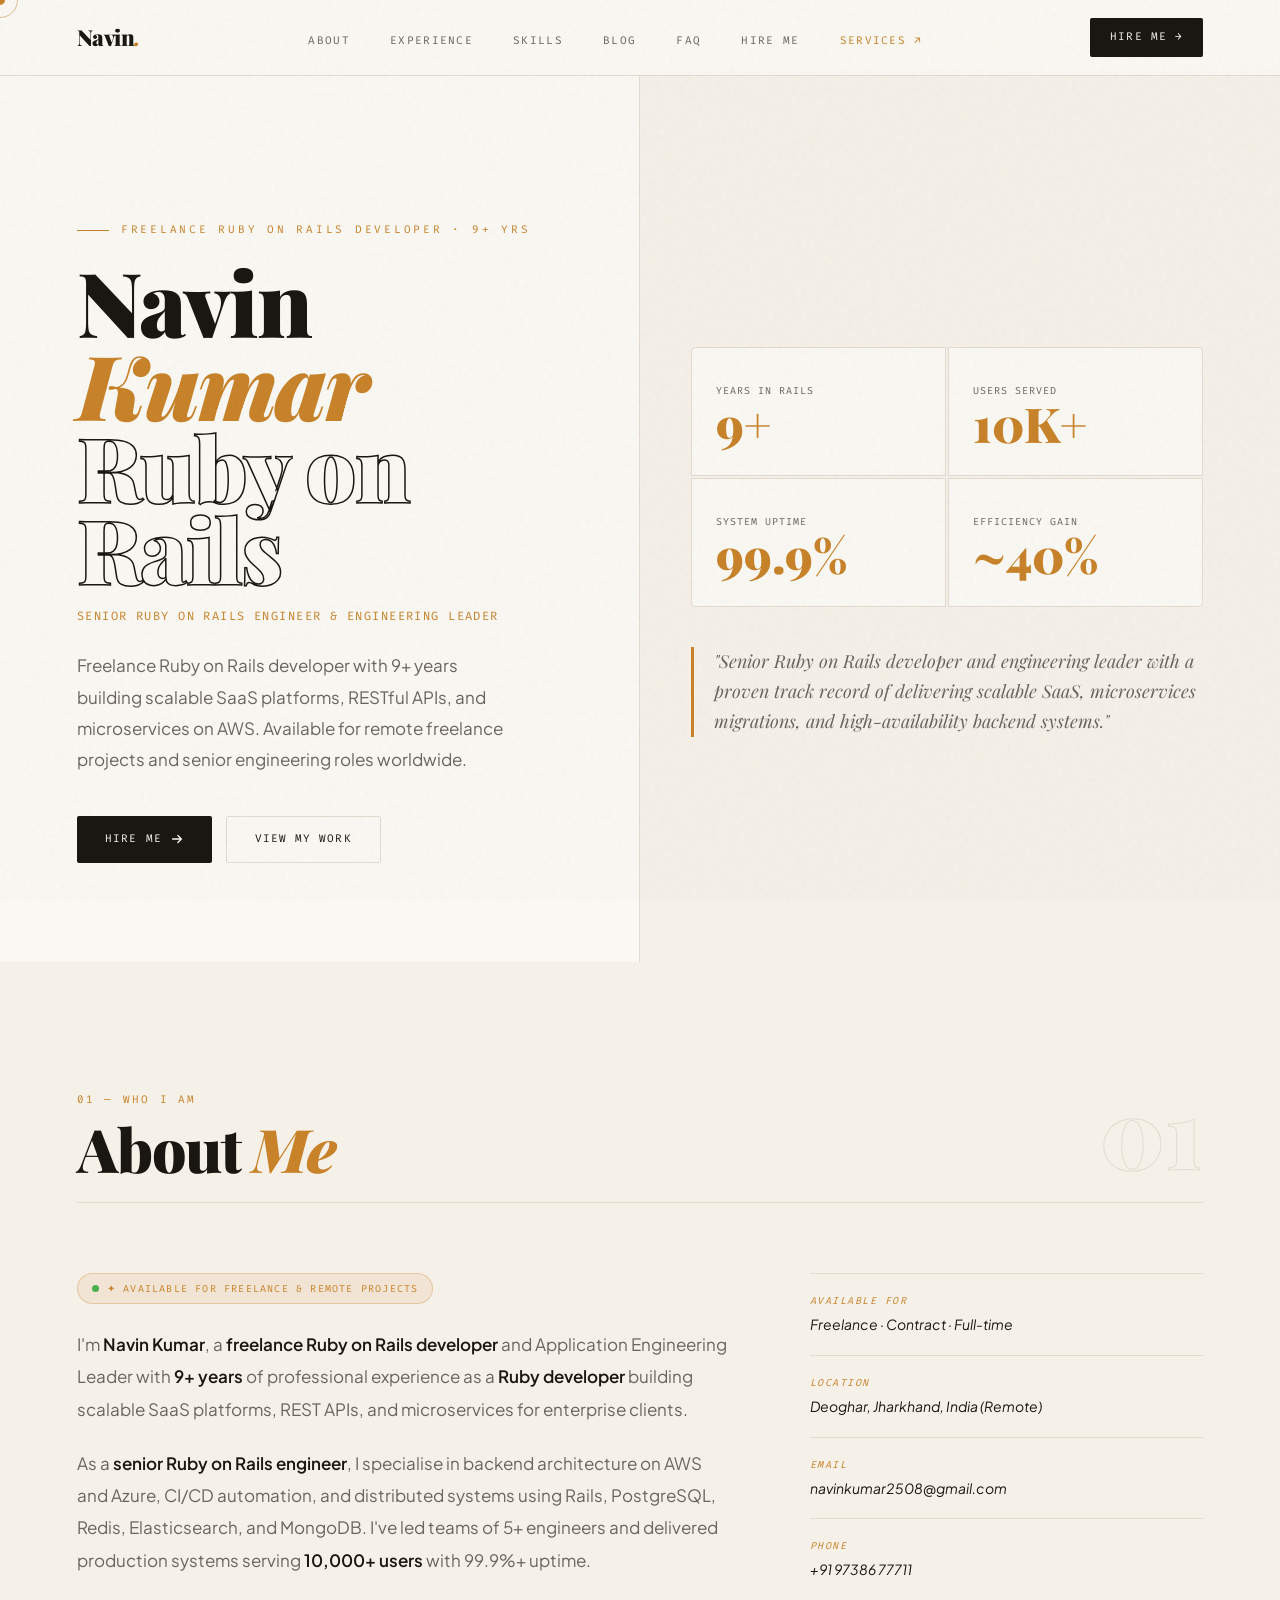
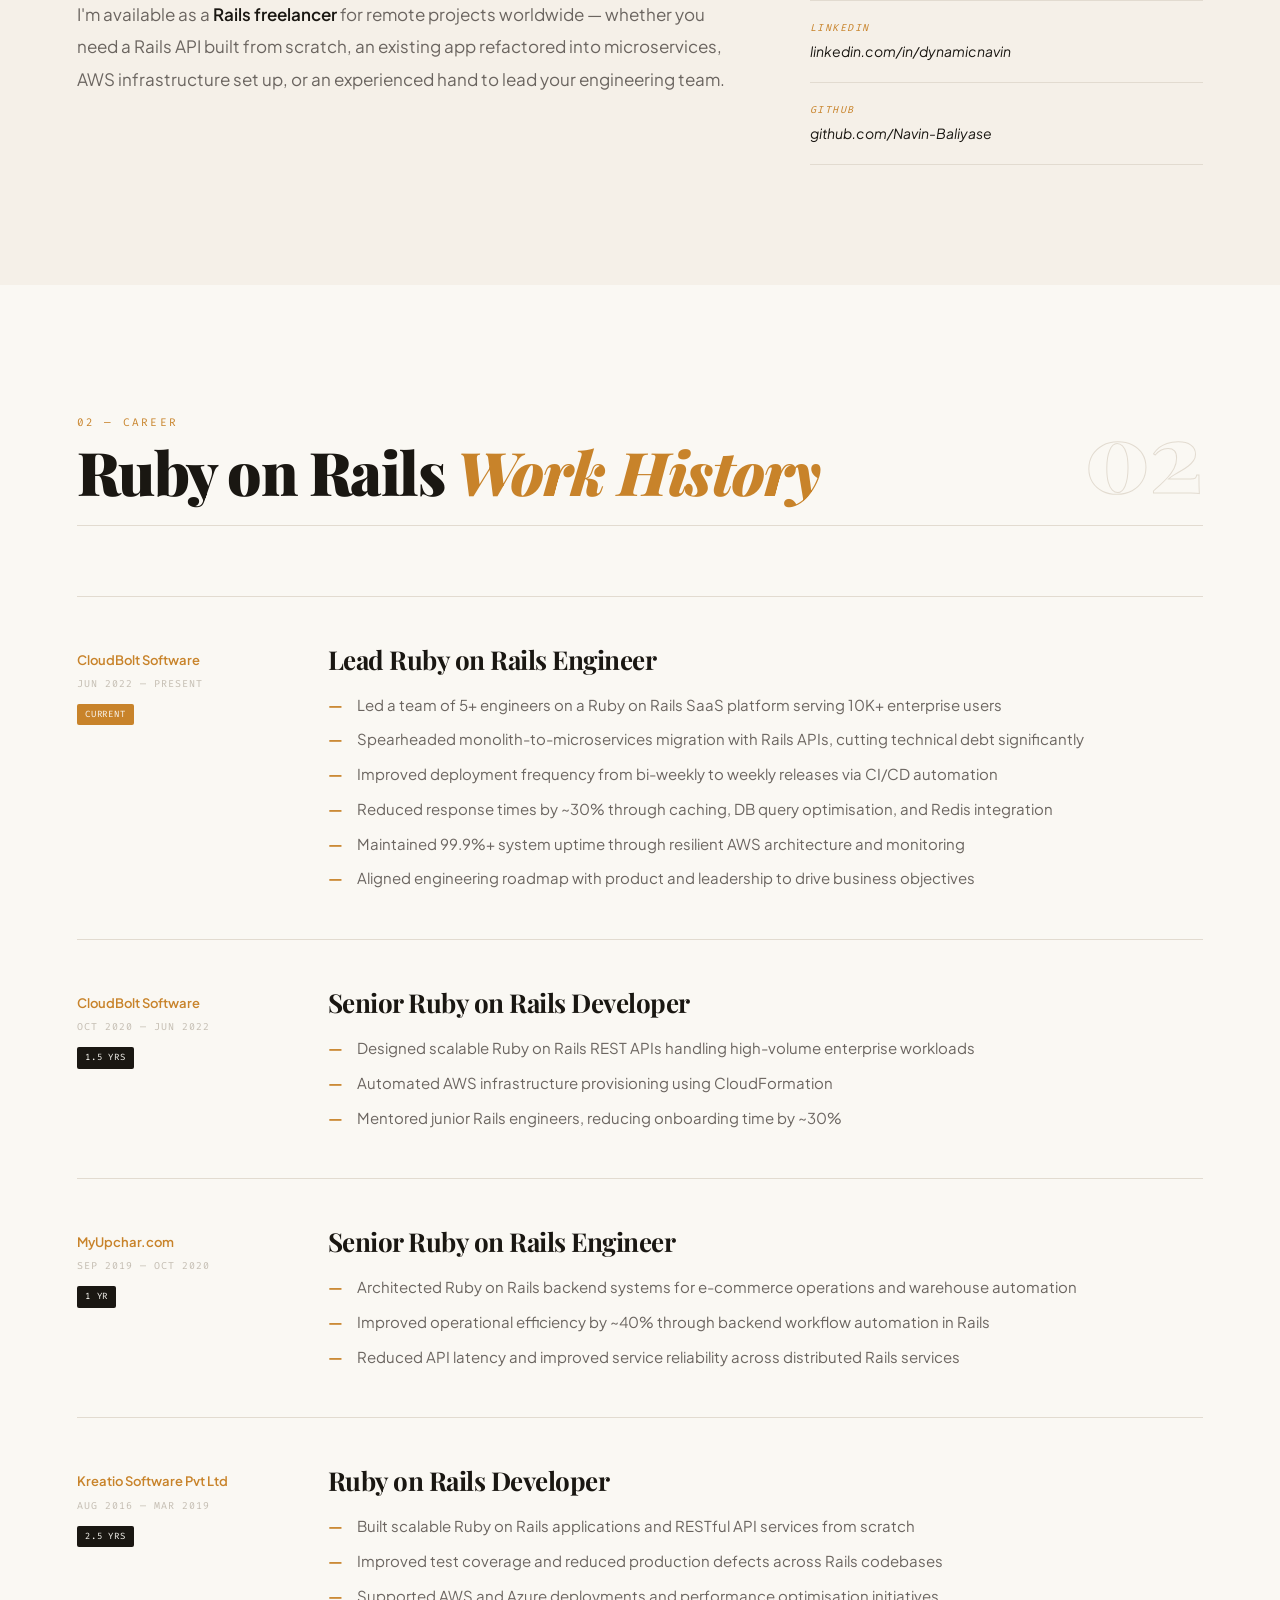
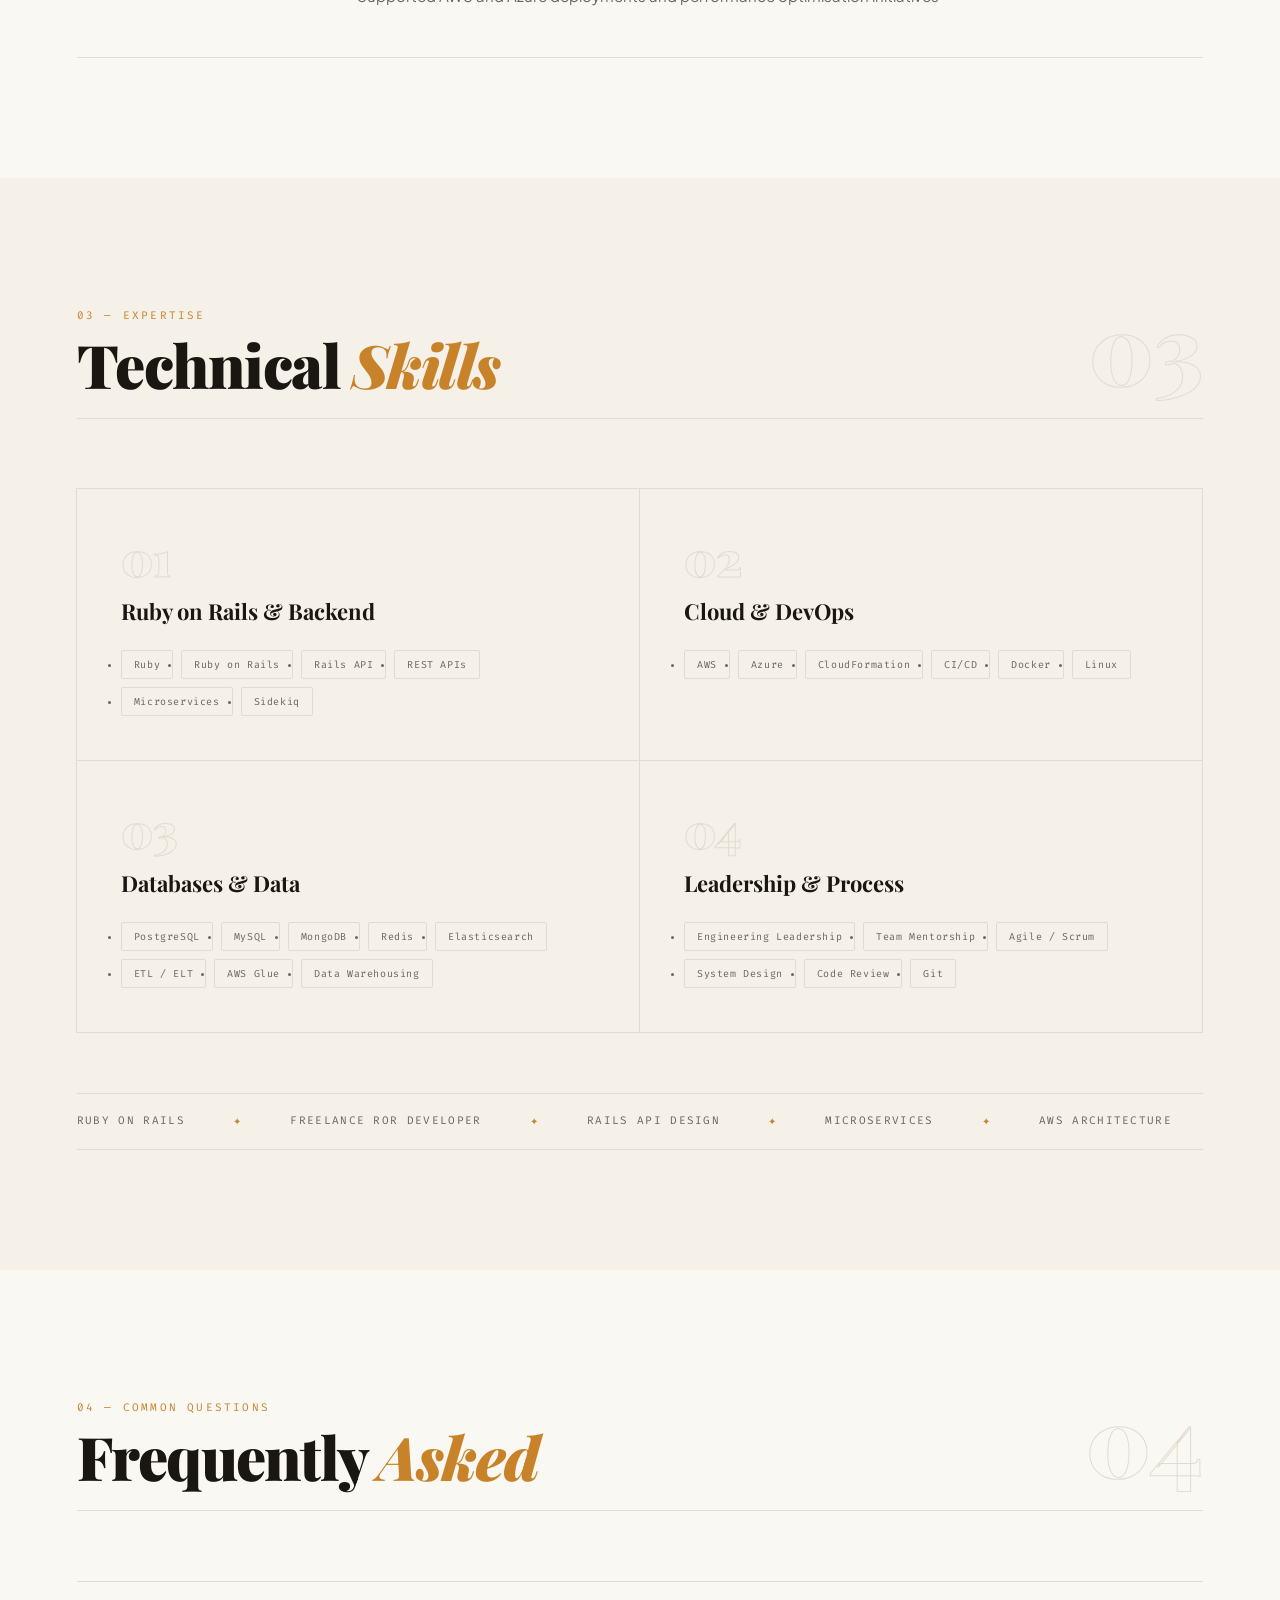
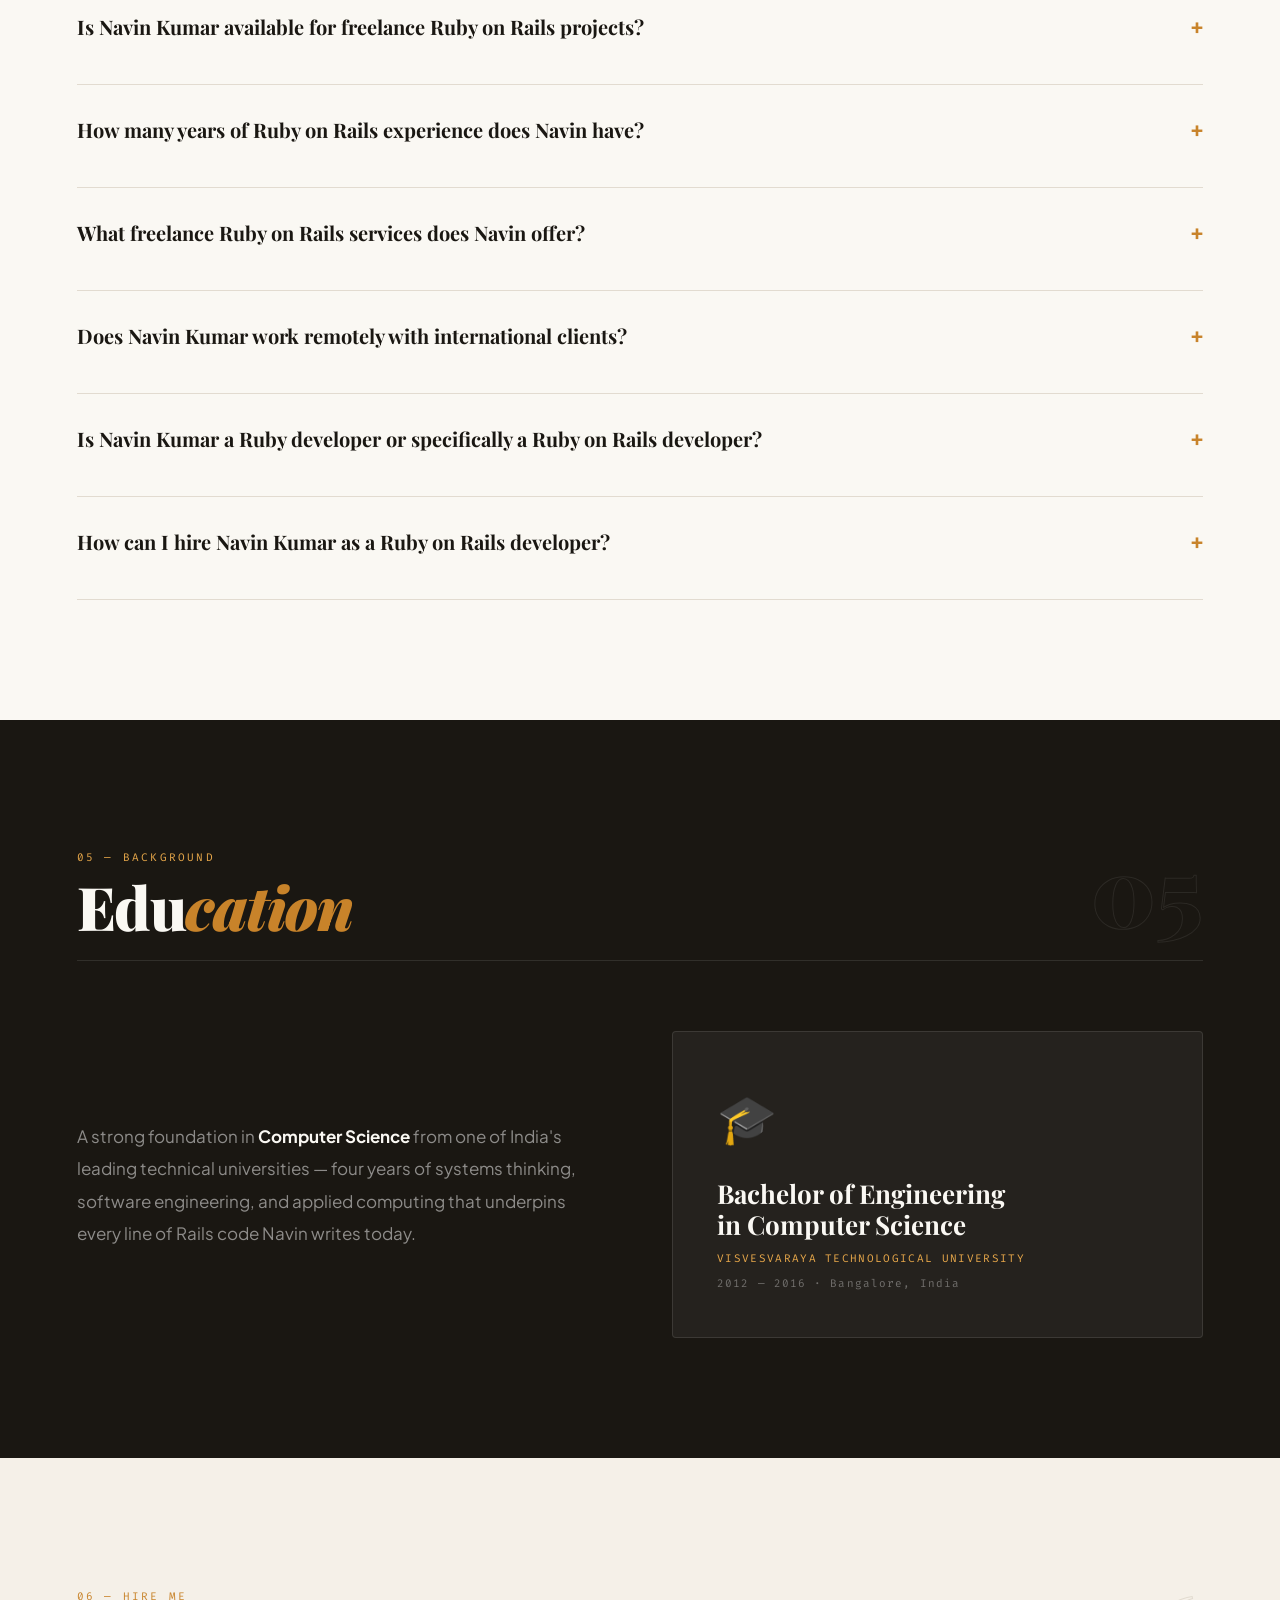
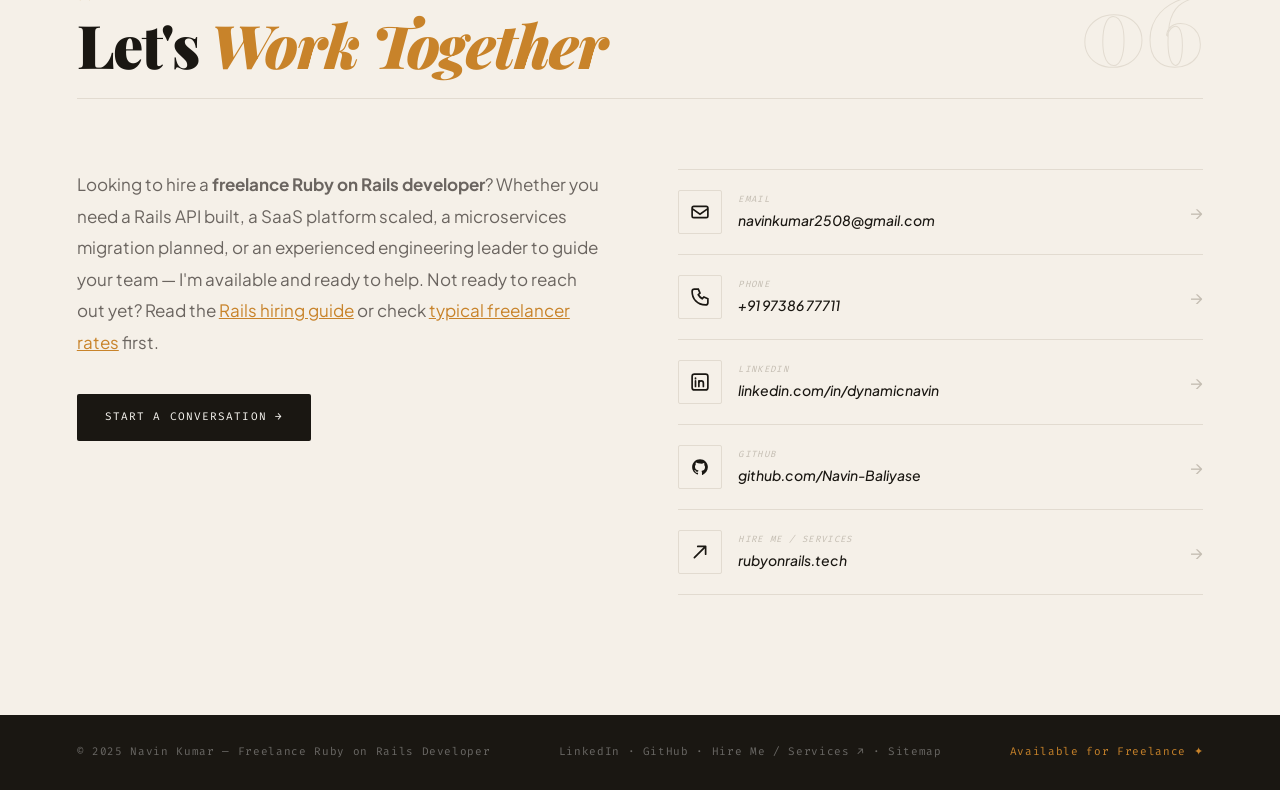
==== index.html @ 0f0fa9a9 "Add missing "Ruby developer" / "Rails freelancer" phrasing Audited visible body text against the tar" ====
<!DOCTYPE html>
<html lang="en-IN" prefix="og: https://ogp.me/ns#">
<head>
  <meta charset="UTF-8"/>
  <meta name="viewport" content="width=device-width, initial-scale=1.0"/>

  <!--
  ══════════════════════════════════════════════════════════════
   CORE SEO  — keyword-rich, intent-matched, SERP-optimised
   Target queries:
     • "ruby on rails developer"
     • "ruby on rails freelancer"
     • "hire ruby on rails developer india"
     • "freelance ruby on rails developer"
     • "senior ruby on rails engineer"
     • "navin kumar"
  ══════════════════════════════════════════════════════════════
  -->

  <!-- PRIMARY TITLE  — lead keyword | brand | secondary -->
  <title>Navin Kumar — Freelance Ruby on Rails Developer</title>

  <!-- META DESCRIPTION  — matches search intent, under 160 chars, CTA-driven -->
  <meta name="description" content="Hire Navin Kumar, a senior freelance Ruby on Rails developer with 9+ years building scalable SaaS, APIs, and microservices on AWS. India-based, works globally."/>

  <!-- KEYWORDS — long-tail + short-tail blend -->
  <meta name="keywords" content="Ruby on Rails developer, freelance Ruby on Rails, hire Ruby on Rails developer, RoR freelancer, senior Ruby on Rails engineer, Ruby on Rails India, backend developer for hire, Navin Kumar, Ruby on Rails consultant, microservices developer, AWS developer, SaaS developer, Rails API developer, freelance backend developer India, Ruby developer remote"/>

  <meta name="author"       content="Navin Kumar"/>
  <meta name="robots"       content="index, follow, max-snippet:-1, max-image-preview:large, max-video-preview:-1"/>
  <meta name="theme-color"  content="#faf8f3"/>
  <meta name="geo.region"   content="IN-JH"/>
  <meta name="geo.placename" content="Deoghar, Jharkhand, India"/>
  <meta name="rating"       content="general"/>
  <meta name="revisit-after" content="7 days"/>

  <!-- CANONICAL -->
  <link rel="canonical" href="https://rubyonrails.info/"/>

  <!--
  ══════════════════════════════════════════════════════════════
   OPEN GRAPH  — LinkedIn shares, WhatsApp previews
  ══════════════════════════════════════════════════════════════
  -->
  <meta property="og:type"             content="profile"/>
  <meta property="og:site_name"        content="Navin Kumar — Freelance Ruby on Rails Developer"/>
  <meta property="og:title"            content="Hire Navin Kumar — Freelance Ruby on Rails Developer &amp; Engineering Leader"/>
  <meta property="og:description"      content="9+ years building scalable SaaS on Ruby on Rails. Expert in microservices, AWS, Azure, PostgreSQL &amp; CI/CD. Available for freelance &amp; senior engineering roles globally."/>
  <meta property="og:url"              content="https://rubyonrails.info/"/>
  <meta property="og:image"            content="https://rubyonrails.info/og-image.png"/>
  <meta property="og:image:secure_url" content="https://rubyonrails.info/og-image.png"/>
  <meta property="og:image:type"       content="image/png"/>
  <meta property="og:image:width"      content="1200"/>
  <meta property="og:image:height"     content="630"/>
  <meta property="og:image:alt"        content="Navin Kumar — Freelance Ruby on Rails Developer"/>
  <meta property="og:locale"           content="en_IN"/>
  <meta property="og:locale:alternate" content="en_US"/>
  <meta property="og:locale:alternate" content="en_GB"/>
  <meta property="profile:first_name"  content="Navin"/>
  <meta property="profile:last_name"   content="Kumar"/>
  <meta property="profile:username"    content="dynamicnavin"/>

  <!--
  ══════════════════════════════════════════════════════════════
   TWITTER / X CARD
  ══════════════════════════════════════════════════════════════
  -->
  <meta name="twitter:card"        content="summary_large_image"/>
  <meta name="twitter:title"       content="Hire Navin Kumar — Freelance Ruby on Rails Developer"/>
  <meta name="twitter:description" content="Senior Ruby on Rails developer &amp; engineering leader. 9+ yrs · SaaS · Microservices · AWS · Available for freelance &amp; remote projects."/>
  <meta name="twitter:image"       content="https://rubyonrails.info/og-image.png"/>
  <meta name="twitter:image:alt"   content="Navin Kumar Ruby on Rails Developer"/>
  <meta name="twitter:creator"     content="@dynamicnavin"/>
  <meta name="twitter:site"        content="@dynamicnavin"/>

  <!--
  ══════════════════════════════════════════════════════════════
   JSON-LD STRUCTURED DATA
   • Person (with freelance offer + knowsAbout keywords)
   • ProfilePage
   • BreadcrumbList
   • FAQPage  ← generates rich results in Google SERP
   • ItemList (work history)
  ══════════════════════════════════════════════════════════════
  -->
  <script type="application/ld+json">
  {
    "@context": "https://schema.org",
    "@graph": [

      {
        "@type": "Person",
        "@id": "https://rubyonrails.info/#person",
        "name": "Navin Kumar",
        "givenName": "Navin",
        "familyName": "Kumar",
        "jobTitle": "Freelance Ruby on Rails Developer &amp; Engineering Leader",
        "description": "Senior Ruby on Rails developer and Engineering Leader with 9+ years building scalable SaaS platforms. Available as a freelancer for Ruby on Rails projects, microservices architecture, AWS integrations, and backend engineering.",
        "url": "https://rubyonrails.info/",
        "email": "mailto:navinkumar2508@gmail.com",
        "telephone": "+919738677711",
        "image": "https://rubyonrails.info/og-image.png",
        "address": {
          "@type": "PostalAddress",
          "addressLocality": "Deoghar",
          "addressRegion": "Jharkhand",
          "addressCountry": "IN",
          "postalCode": "814112"
        },
        "sameAs": [
          "https://linkedin.com/in/dynamicnavin",
          "https://github.com/Navin-Baliyase",
          "https://rubyonrails.tech/"
        ],
        "knowsAbout": [
          "Ruby on Rails",
          "Ruby",
          "Freelance Ruby on Rails Development",
          "Ruby on Rails API Development",
          "Microservices Architecture",
          "Amazon Web Services",
          "Microsoft Azure",
          "AWS CloudFormation",
          "CI/CD Pipeline Automation",
          "DevOps",
          "PostgreSQL",
          "MySQL",
          "MongoDB",
          "Redis",
          "Elasticsearch",
          "ETL Data Pipelines",
          "Data Warehousing",
          "AWS Glue",
          "RESTful API Design",
          "SaaS Platform Development",
          "Engineering Leadership",
          "System Architecture",
          "Agile Scrum",
          "Git"
        ],
        "hasOccupation": [
          {
            "@type": "Occupation",
            "name": "Ruby on Rails Developer",
            "description": "Freelance and senior Ruby on Rails developer specialising in scalable backend APIs, SaaS platforms, and microservices.",
            "occupationLocation": {
              "@type": "Country",
              "name": "India"
            },
            "skills": "Ruby on Rails, PostgreSQL, Redis, AWS, Microservices, REST APIs, CI/CD",
            "estimatedSalary": {
              "@type": "MonetaryAmountDistribution",
              "currency": "USD",
              "duration": "P1H",
              "percentile10": 50,
              "median": 80,
              "percentile90": 120
            }
          },
          {
            "@type": "Occupation",
            "name": "Engineering Leader",
            "description": "Lead Software Engineer managing distributed teams delivering enterprise SaaS for 10K+ users.",
            "occupationLocation": { "@type": "Country", "name": "India" }
          }
        ],
        "makesOffer": {
          "@type": "Offer",
          "name": "Freelance Ruby on Rails Development",
          "description": "Available for freelance Ruby on Rails projects: API development, SaaS platforms, microservices migration, AWS integrations, performance optimisation, and code reviews.",
          "seller": { "@id": "https://rubyonrails.info/#person" },
          "areaServed": "Worldwide",
          "availableChannel": {
            "@type": "ServiceChannel",
            "serviceUrl": "https://rubyonrails.info/#contact",
            "servicePhone": "+919738677711",
            "serviceEmail": "navinkumar2508@gmail.com"
          }
        },
        "alumniOf": {
          "@type": "CollegeOrUniversity",
          "name": "Visvesvaraya Technological University",
          "address": {
            "@type": "PostalAddress",
            "addressLocality": "Bangalore",
            "addressCountry": "IN"
          }
        },
        "worksFor": {
          "@type": "Organization",
          "name": "CloudBolt Software",
          "url": "https://www.cloudbolt.io"
        }
      },

      {
        "@type": "ProfilePage",
        "@id": "https://rubyonrails.info/#page",
        "name": "Navin Kumar — Freelance Ruby on Rails Developer &amp; Engineering Leader",
        "description": "Portfolio of Navin Kumar, a senior freelance Ruby on Rails developer with 9+ years experience in SaaS, microservices, AWS, and backend engineering.",
        "url": "https://rubyonrails.info/",
        "inLanguage": "en-IN",
        "mainEntity": { "@id": "https://rubyonrails.info/#person" },
        "datePublished": "2025-01-01",
        "dateModified": "2026-03-28",
        "breadcrumb": { "@id": "https://rubyonrails.info/#breadcrumb" }
      },

      {
        "@type": "BreadcrumbList",
        "@id": "https://rubyonrails.info/#breadcrumb",
        "itemListElement": [
          { "@type": "ListItem", "position": 1, "name": "Home",        "item": "https://rubyonrails.info/" },
          { "@type": "ListItem", "position": 2, "name": "About",       "item": "https://rubyonrails.info/#about" },
          { "@type": "ListItem", "position": 3, "name": "Experience",  "item": "https://rubyonrails.info/#experience" },
          { "@type": "ListItem", "position": 4, "name": "Skills",      "item": "https://rubyonrails.info/#skills" },
          { "@type": "ListItem", "position": 5, "name": "Education",   "item": "https://rubyonrails.info/#education" },
          { "@type": "ListItem", "position": 6, "name": "Hire Me",     "item": "https://rubyonrails.info/#contact" }
        ]
      },

      {
        "@type": "FAQPage",
        "@id": "https://rubyonrails.info/#faq",
        "mainEntity": [
          {
            "@type": "Question",
            "name": "Is Navin Kumar available for freelance Ruby on Rails projects?",
            "acceptedAnswer": {
              "@type": "Answer",
              "text": "Yes. Navin Kumar is available for freelance Ruby on Rails development projects worldwide. He specialises in Rails API development, SaaS platform building, microservices architecture, and AWS-backed backend systems."
            }
          },
          {
            "@type": "Question",
            "name": "How many years of Ruby on Rails experience does Navin Kumar have?",
            "acceptedAnswer": {
              "@type": "Answer",
              "text": "Navin Kumar has 9+ years of professional Ruby on Rails experience, having worked on enterprise SaaS platforms serving 10,000+ users, building RESTful APIs, and leading engineering teams at companies like CloudBolt Software."
            }
          },
          {
            "@type": "Question",
            "name": "What services does Navin Kumar offer as a freelance Ruby on Rails developer?",
            "acceptedAnswer": {
              "@type": "Answer",
              "text": "Navin offers freelance services including: Ruby on Rails API development, SaaS platform engineering, monolith-to-microservices migration, AWS infrastructure setup (CloudFormation, Glue), PostgreSQL/Redis/Elasticsearch optimisation, CI/CD pipeline setup, code review, and technical leadership consulting."
            }
          },
          {
            "@type": "Question",
            "name": "Does Navin Kumar work remotely with international clients?",
            "acceptedAnswer": {
              "@type": "Answer",
              "text": "Yes. Navin is based in India and works remotely with clients globally. He has collaborated with international product and engineering teams throughout his 9+ year career."
            }
          },
          {
            "@type": "Question",
            "name": "Is Navin Kumar a Ruby developer or specifically a Ruby on Rails developer?",
            "acceptedAnswer": {
              "@type": "Answer",
              "text": "Both. Ruby on Rails is a framework built on the Ruby language, so day-to-day work as a Rails developer is also Ruby developer work — ActiveRecord, background jobs, and gem-level code all sit on top of core Ruby. Navin writes plain Ruby (scripts, gems, backend services) as comfortably as Rails-specific code, and takes on either kind of engagement."
            }
          },
          {
            "@type": "Question",
            "name": "How can I hire Navin Kumar as a Ruby on Rails developer?",
            "acceptedAnswer": {
              "@type": "Answer",
              "text": "You can contact Navin directly by email at navinkumar2508@gmail.com, by phone at +91 97386 77711, or via LinkedIn at linkedin.com/in/dynamicnavin. He is open to freelance projects, contract roles, and senior full-time engineering positions."
            }
          }
        ]
      },

      {
        "@type": "ItemList",
        "@id": "https://rubyonrails.info/#workhistory",
        "name": "Navin Kumar — Ruby on Rails Work History",
        "itemListElement": [
          {
            "@type": "ListItem", "position": 1,
            "item": {
              "@type": "WorkExperience",
              "name": "Lead Software Engineer (Ruby on Rails) — CloudBolt Software",
              "description": "Led 5+ engineers on enterprise SaaS for 10K+ users. Drove monolith-to-microservices with Ruby on Rails, improved deployments from bi-weekly to weekly, cut response times ~30%, maintained 99.9%+ uptime.",
              "startDate": "2022-06",
              "worksFor": { "@type": "Organization", "name": "CloudBolt Software", "url": "https://www.cloudbolt.io" }
            }
          },
          {
            "@type": "ListItem", "position": 2,
            "item": {
              "@type": "WorkExperience",
              "name": "Senior Ruby on Rails Engineer — CloudBolt Software",
              "description": "Designed scalable REST APIs with Ruby on Rails, automated AWS CloudFormation infra, mentored engineers reducing onboarding by ~30%.",
              "startDate": "2020-10", "endDate": "2022-06",
              "worksFor": { "@type": "Organization", "name": "CloudBolt Software" }
            }
          },
          {
            "@type": "ListItem", "position": 3,
            "item": {
              "@type": "WorkExperience",
              "name": "Senior Software Development Engineer — MyUpchar.com",
              "description": "Architected Ruby on Rails backend systems for e-commerce and warehouse automation. Improved operational efficiency ~40%.",
              "startDate": "2019-09", "endDate": "2020-10",
              "worksFor": { "@type": "Organization", "name": "MyUpchar.com" }
            }
          },
          {
            "@type": "ListItem", "position": 4,
            "item": {
              "@type": "WorkExperience",
              "name": "Ruby on Rails Software Engineer — Kreatio Software",
              "description": "Built scalable Ruby on Rails applications and RESTful services, improved test coverage, supported AWS/Azure deployments.",
              "startDate": "2016-08", "endDate": "2019-03",
              "worksFor": { "@type": "Organization", "name": "Kreatio Software Pvt Ltd" }
            }
          }
        ]
      }

    ]
  }
  </script>

  <!-- Feeds -->
  <link rel="alternate" type="application/atom+xml"  title="Navin Kumar — Atom Feed" href="https://rubyonrails.info/feed.xml"/>
  <link rel="alternate" type="application/rss+xml"   title="Navin Kumar — RSS Feed"  href="https://rubyonrails.info/rss.xml"/>
  <link rel="alternate" type="application/feed+json" title="Navin Kumar — JSON Feed" href="https://rubyonrails.info/feed.json"/>

  <!-- Favicon & Manifest -->
  <link rel="icon"             type="image/svg+xml" href="/favicon.svg"/>
  <link rel="icon"             type="image/x-icon"  href="/favicon.ico"/>
  <link rel="apple-touch-icon"                      href="/apple-touch-icon.png" sizes="180x180"/>
  <link rel="manifest"                              href="/site.webmanifest"/>
  <link rel="sitemap"          type="application/xml" href="/sitemap.xml"/>

  <!-- Performance -->
  <link rel="preconnect" href="https://fonts.googleapis.com"/>
  <link rel="preconnect" href="https://fonts.gstatic.com" crossorigin/>
  <link href="https://fonts.googleapis.com/css2?family=Playfair+Display:ital,wght@0,400;0,700;0,900;1,400;1,700&family=Plus+Jakarta+Sans:wght@300;400;500;600;700&family=Fira+Code:wght@300;400;500&display=swap" rel="stylesheet"/>

  <style>
    *, *::before, *::after { box-sizing: border-box; margin: 0; padding: 0; }

    :root {
      --cream:   #f5f0e8;
      --paper:   #faf8f3;
      --ink:     #1a1712;
      --mid:     #6b6560;
      --light:   #c4bdb2;
      --amber:   #c8832a;
      --amber-l: #e8a84a;
      --border:  #e2dbd0;
      --serif: 'Playfair Display', Georgia, serif;
      --sans:  'Plus Jakarta Sans', sans-serif;
      --mono:  'Fira Code', monospace;
      --px:  clamp(20px, 6vw, 80px);
      --spy: clamp(64px, 10vw, 120px);
    }

    html { scroll-behavior: smooth; }

    body {
      background: var(--paper);
      color: var(--ink);
      font-family: var(--sans);
      font-size: 15px;
      line-height: 1.7;
      overflow-x: hidden;
      cursor: none;
    }

    body::before {
      content: ''; position: fixed; inset: 0; z-index: 9000;
      pointer-events: none;
      background-image: url("data:image/svg+xml,%3Csvg viewBox='0 0 256 256' xmlns='http://www.w3.org/2000/svg'%3E%3Cfilter id='n'%3E%3CfeTurbulence type='fractalNoise' baseFrequency='0.75' numOctaves='4' stitchTiles='stitch'/%3E%3C/filter%3E%3Crect width='100%25' height='100%25' filter='url(%23n)' opacity='0.055'/%3E%3C/svg%3E");
      mix-blend-mode: multiply;
    }

    .skip-link {
      position: absolute; top: -44px; left: 16px;
      background: var(--amber); color: var(--ink);
      padding: 8px 16px; border-radius: 0 0 4px 4px;
      font-family: var(--mono); font-size: 12px;
      text-decoration: none; z-index: 10000; transition: top .2s;
    }
    .skip-link:focus { top: 0; }

    /* cursor */
    .cursor      { position: fixed; width: 10px; height: 10px; background: var(--amber); border-radius: 50%; pointer-events: none; z-index: 9999; transform: translate(-50%,-50%); }
    .cursor-ring { position: fixed; width: 36px; height: 36px; border: 1.5px solid var(--amber); border-radius: 50%; pointer-events: none; z-index: 9998; transform: translate(-50%,-50%); opacity: .5; transition: width .2s, height .2s, opacity .2s; }

    /* ── NAV ── */
    .site-nav {
      position: fixed; top: 0; left: 0; right: 0; z-index: 500;
      background: rgba(250,248,243,.93); backdrop-filter: blur(14px);
      border-bottom: 1px solid var(--border);
    }
    .site-nav__inner {
      display: flex; align-items: center; justify-content: space-between;
      padding: 18px var(--px); max-width: 1440px; margin: 0 auto;
    }
    .logo { font-family: var(--serif); font-size: 22px; font-weight: 900; color: var(--ink); text-decoration: none; letter-spacing: -.5px; }
    .logo em { color: var(--amber); font-style: italic; }

    .nav-list { display: flex; gap: 40px; list-style: none; }
    .nav-list a {
      font-family: var(--mono); font-size: 11px; letter-spacing: .12em; text-transform: uppercase;
      color: var(--mid); text-decoration: none; position: relative; transition: color .2s;
    }
    .nav-list a::after {
      content: ''; position: absolute; bottom: -2px; left: 0; right: 0;
      height: 1px; background: var(--amber);
      transform: scaleX(0); transform-origin: left; transition: transform .25s;
    }
    .nav-list a:hover, .nav-list a.active { color: var(--ink); }
    .nav-list a:hover::after, .nav-list a.active::after { transform: scaleX(1); }

    .nav-cta {
      font-family: var(--mono); font-size: 11px; letter-spacing: .1em; text-transform: uppercase;
      background: var(--ink); color: var(--paper); padding: 10px 20px; border-radius: 2px;
      text-decoration: none; transition: background .2s;
    }
    .nav-cta:hover { background: var(--amber); }

    .burger { display: none; flex-direction: column; gap: 5px; background: none; border: none; cursor: none; padding: 6px; }
    .burger span { display: block; width: 22px; height: 1.5px; background: var(--ink); transition: all .3s; }
    .burger.open span:nth-child(1) { transform: translateY(6.5px) rotate(45deg); }
    .burger.open span:nth-child(2) { opacity: 0; }
    .burger.open span:nth-child(3) { transform: translateY(-6.5px) rotate(-45deg); }

    .drawer {
      display: none; position: fixed; inset: 0; z-index: 400;
      background: var(--cream); flex-direction: column;
      align-items: flex-start; justify-content: center; gap: 24px; padding: 0 var(--px);
    }
    .drawer.open { display: flex; }
    .drawer a { font-family: var(--serif); font-size: clamp(32px,10vw,56px); font-weight: 900; color: var(--ink); text-decoration: none; transition: color .2s; }
    .drawer a:hover { color: var(--amber); }

    /* ── MAIN ── */
    main { padding-top: 62px; }
    section { position: relative; }

    .sec-wrap { max-width: 1280px; margin: 0 auto; padding: var(--spy) var(--px); }

    /* section heading row — always a <div>, NEVER a <header> tag */
    .sec-header {
      display: flex; align-items: flex-end; justify-content: space-between;
      flex-wrap: wrap; gap: 16px;
      margin-bottom: clamp(40px,6vw,70px);
      border-bottom: 1px solid var(--border); padding-bottom: 24px;
    }
    .sec-label { font-family: var(--mono); font-size: 11px; letter-spacing: .2em; text-transform: uppercase; color: var(--amber); margin-bottom: 8px; }
    h2 { font-family: var(--serif); font-size: clamp(32px,5vw,60px); font-weight: 900; letter-spacing: -1.5px; line-height: 1; }
    h2 em { font-style: italic; color: var(--amber); }
    .sec-count { font-family: var(--serif); font-size: clamp(60px,8vw,96px); font-weight: 900; -webkit-text-stroke: 1px var(--border); color: transparent; flex-shrink: 0; line-height: 1; }

    /* ── HERO ── */
    #hero { min-height: 100svh; display: grid; grid-template-columns: 1fr 1fr; }

    .hero-left {
      padding: clamp(60px,10vw,120px) clamp(20px,4vw,60px) 60px var(--px);
      display: flex; flex-direction: column; justify-content: center;
      border-right: 1px solid var(--border);
    }
    .hero-eyebrow { font-family: var(--mono); font-size: 11px; letter-spacing: .25em; text-transform: uppercase; color: var(--amber); margin-bottom: 20px; display: flex; align-items: center; gap: 12px; }
    .hero-eyebrow::before { content: ''; width: 32px; height: 1px; background: var(--amber); }

    h1 { font-family: var(--serif); font-size: clamp(48px,7vw,100px); font-weight: 900; line-height: .92; letter-spacing: -2px; margin-bottom: 16px; animation: slideUp .9s ease both; }
    h1 .italic { font-style: italic; color: var(--amber); display: block; }
    h1 .stroke { -webkit-text-stroke: 1.5px var(--ink); color: transparent; display: block; }

    /* Keyword-rich subtitle visible to Google */
    .hero-role {
      font-family: var(--mono); font-size: 12px; letter-spacing: .12em; text-transform: uppercase;
      color: var(--amber); margin-bottom: 24px;
      animation: slideUp .9s .08s ease both;
    }

    .hero-desc {
      font-family: var(--sans); font-size: clamp(15px,1.6vw,17px);
      color: var(--mid); line-height: 1.85; max-width: 440px;
      margin-bottom: 40px; animation: slideUp .9s .15s ease both;
    }
    .ctas { display: flex; gap: 14px; flex-wrap: wrap; animation: slideUp .9s .25s ease both; }

    .btn-solid { font-family: var(--mono); font-size: 11px; letter-spacing: .1em; text-transform: uppercase; background: var(--ink); color: var(--paper); padding: 14px 28px; border-radius: 2px; text-decoration: none; display: inline-flex; align-items: center; gap: 8px; transition: background .2s; }
    .btn-solid:hover { background: var(--amber); }
    .btn-outline { font-family: var(--mono); font-size: 11px; letter-spacing: .1em; text-transform: uppercase; background: transparent; color: var(--ink); padding: 13px 28px; border-radius: 2px; border: 1px solid var(--border); text-decoration: none; display: inline-flex; align-items: center; gap: 8px; transition: border-color .2s; }
    .btn-outline:hover { border-color: var(--ink); }

    .hero-right {
      padding: clamp(60px,10vw,120px) var(--px) 60px clamp(20px,4vw,60px);
      display: flex; flex-direction: column; justify-content: center; gap: 40px;
      background: var(--cream);
    }
    .stat-strip { display: grid; grid-template-columns: 1fr 1fr; gap: 2px; }
    .stat-box { background: var(--paper); padding: 28px 24px; border: 1px solid var(--border); }
    .stat-box:nth-child(1){border-radius:4px 0 0 0} .stat-box:nth-child(2){border-radius:0 4px 0 0}
    .stat-box:nth-child(3){border-radius:0 0 0 4px} .stat-box:nth-child(4){border-radius:0 0 4px 0}
    .stat-n { font-family: var(--serif); font-size: clamp(32px,4vw,48px); font-weight: 900; color: var(--amber); line-height: 1; }
    .stat-l { font-family: var(--mono); font-size: 10px; letter-spacing: .1em; text-transform: uppercase; color: var(--mid); margin-top: 6px; }
    .hero-quote { font-family: var(--serif); font-style: italic; font-size: clamp(15px,1.8vw,18px); color: var(--mid); line-height: 1.65; padding-left: 20px; border-left: 3px solid var(--amber); }

    @keyframes slideUp { from{opacity:0;transform:translateY(28px)} to{opacity:1;transform:translateY(0)} }

    /* ── ABOUT ── */
    #about { background: var(--cream); }
    .about-layout { display: grid; grid-template-columns: 5fr 3fr; gap: clamp(40px,6vw,80px); }
    .about-body p { font-family: var(--sans); font-size: clamp(15px,1.6vw,17px); color: var(--mid); line-height: 1.9; margin-bottom: 22px; }
    .about-body p strong { color: var(--ink); font-weight: 600; }

    /* availability badge */
    .available-badge {
      display: inline-flex; align-items: center; gap: 8px;
      background: rgba(200,131,42,.1); border: 1px solid rgba(200,131,42,.3);
      border-radius: 100px; padding: 6px 14px;
      font-family: var(--mono); font-size: 10px; letter-spacing: .12em; text-transform: uppercase;
      color: var(--amber); margin-bottom: 24px;
    }
    .available-badge::before { content: ''; width: 7px; height: 7px; background: #4caf50; border-radius: 50%; animation: pulse 2s infinite; }
    @keyframes pulse { 0%,100%{opacity:1;transform:scale(1)} 50%{opacity:.5;transform:scale(1.4)} }

    .about-aside { display: flex; flex-direction: column; }
    .info-row { padding: 18px 0; border-bottom: 1px solid var(--border); }
    .info-row:first-child { border-top: 1px solid var(--border); }
    .info-key { font-family: var(--mono); font-size: 10px; letter-spacing: .15em; text-transform: uppercase; color: var(--amber); margin-bottom: 4px; }
    .info-val { font-family: var(--sans); font-size: 14px; color: var(--ink); }
    .info-val a { color: var(--ink); text-decoration: none; transition: color .2s; }
    .info-val a:hover { color: var(--amber); }

    /* ── EXPERIENCE ── */
    #experience { background: var(--paper); }
    .exp-item {
      display: grid; grid-template-columns: 200px 1fr; gap: clamp(24px,4vw,60px);
      padding: clamp(32px,4vw,48px) 0; border-bottom: 1px solid var(--border);
      opacity: 1; transform: none; transition: opacity .6s ease, transform .6s ease;
    }
    .exp-item:first-child { border-top: 1px solid var(--border); }
    .exp-item.will-animate { opacity: 0; transform: translateY(20px); }
    .exp-item.will-animate.vis { opacity: 1; transform: translateY(0); }

    .exp-left { padding-top: 4px; }
    .exp-co { font-family: var(--sans); font-size: 13px; font-weight: 600; color: var(--amber); margin-bottom: 4px; }
    .exp-dt { font-family: var(--mono); font-size: 10px; letter-spacing: .1em; text-transform: uppercase; color: var(--light); }
    .exp-badge { display: inline-block; margin-top: 12px; font-family: var(--mono); font-size: 9px; letter-spacing: .1em; text-transform: uppercase; background: var(--ink); color: var(--paper); padding: 3px 8px; border-radius: 2px; }
    .exp-item:first-child .exp-badge { background: var(--amber); }
    .exp-title { font-family: var(--serif); font-size: clamp(18px,2.5vw,26px); font-weight: 700; letter-spacing: -.5px; margin-bottom: 18px; line-height: 1.15; }
    .exp-bullets { list-style: none; display: flex; flex-direction: column; gap: 10px; }
    .exp-bullets li { display: flex; gap: 14px; font-family: var(--sans); font-size: clamp(13px,1.4vw,15px); color: var(--mid); line-height: 1.65; }
    .exp-bullets li::before { content: '—'; color: var(--amber); flex-shrink: 0; font-weight: 700; }

    /* ── SKILLS ── */
    #skills { background: var(--cream); }
    .skills-layout { display: grid; grid-template-columns: repeat(2,1fr); gap: 0; }
    .sk-group {
      padding: clamp(28px,4vw,44px); border: 1px solid var(--border); margin: -1px 0 0 -1px;
      opacity: 1; transform: none; transition: opacity .5s ease, transform .5s ease, background .2s;
    }
    .sk-group.will-animate { opacity: 0; transform: translateY(16px); }
    .sk-group.will-animate.vis { opacity: 1; transform: translateY(0); }
    .sk-group:hover { background: var(--paper); position: relative; z-index: 1; }
    .sk-num { font-family: var(--serif); font-size: 48px; font-weight: 900; -webkit-text-stroke: 1px var(--border); color: transparent; margin-bottom: 12px; line-height: 1; }
    .sk-name { font-family: var(--serif); font-size: clamp(18px,2vw,22px); font-weight: 700; margin-bottom: 20px; }
    .sk-tags { display: flex; flex-wrap: wrap; gap: 8px; }
    .sk-tag { font-family: var(--mono); font-size: 10px; letter-spacing: .06em; border: 1px solid var(--border); color: var(--mid); padding: 5px 12px; border-radius: 2px; transition: all .2s; }
    .sk-tag:hover { border-color: var(--amber); color: var(--amber); background: rgba(200,131,42,.06); }

    /* marquee */
    .marquee-wrap { margin-top: 60px; overflow: hidden; border-top: 1px solid var(--border); border-bottom: 1px solid var(--border); padding: 18px 0; }
    .marquee-track { display: flex; gap: 48px; width: max-content; animation: marquee 30s linear infinite; }
    .marquee-item { font-family: var(--mono); font-size: 11px; letter-spacing: .12em; text-transform: uppercase; color: var(--mid); white-space: nowrap; display: flex; align-items: center; gap: 48px; }
    .marquee-item::after { content: '✦'; color: var(--amber); font-size: 10px; }
    @keyframes marquee { to { transform: translateX(-50%); } }

    /* ── FAQ  (SEO rich result section) ── */
    #faq { background: var(--paper); }
    .faq-list { display: flex; flex-direction: column; gap: 0; }
    .faq-item {
      border-bottom: 1px solid var(--border); padding: 28px 0;
      opacity: 1; transform: none; transition: opacity .5s ease, transform .5s ease;
    }
    .faq-item:first-child { border-top: 1px solid var(--border); }
    .faq-item.will-animate { opacity: 0; transform: translateY(12px); }
    .faq-item.will-animate.vis { opacity: 1; transform: translateY(0); }

    .faq-q {
      font-family: var(--serif); font-size: clamp(16px,2vw,20px);
      font-weight: 700; color: var(--ink); margin-bottom: 12px;
      cursor: pointer; display: flex; justify-content: space-between;
      align-items: flex-start; gap: 16px;
    }
    .faq-q::after { content: '+'; font-family: var(--mono); font-size: 20px; color: var(--amber); flex-shrink: 0; transition: transform .25s; }
    .faq-item.open .faq-q::after { transform: rotate(45deg); }
    .faq-a {
      font-family: var(--sans); font-size: clamp(14px,1.5vw,16px);
      color: var(--mid); line-height: 1.85;
      display: none;
    }
    .faq-item.open .faq-a { display: block; }

    /* ── EDUCATION ── */
    #education { background: var(--ink); color: var(--paper); }
    #education .sec-label { color: var(--amber-l); }
    #education h2 { color: var(--paper); }
    #education .sec-count { -webkit-text-stroke-color: rgba(255,255,255,.08); }
    #education .sec-header { border-bottom-color: rgba(255,255,255,.1); }
    .edu-layout { display: grid; grid-template-columns: 1fr 1fr; gap: clamp(32px,5vw,80px); align-items: center; }
    .edu-big { font-family: var(--sans); font-size: clamp(15px,1.6vw,17px); color: rgba(255,255,255,.5); line-height: 1.9; }
    .edu-big strong { color: var(--paper); }
    .edu-card { background: rgba(255,255,255,.05); border: 1px solid rgba(255,255,255,.1); border-radius: 4px; padding: clamp(28px,4vw,44px); }
    .edu-icon { font-size: 48px; margin-bottom: 20px; }
    .edu-degree { font-family: var(--serif); font-size: clamp(18px,2.5vw,26px); font-weight: 700; margin-bottom: 10px; color: var(--paper); line-height: 1.2; }
    .edu-school { font-family: var(--mono); font-size: 11px; letter-spacing: .12em; text-transform: uppercase; color: var(--amber-l); margin-bottom: 6px; }
    .edu-period { font-family: var(--mono); font-size: 11px; color: rgba(255,255,255,.35); letter-spacing: .1em; }

    /* ── CONTACT ── */
    #contact { background: var(--cream); }
    .contact-layout { display: grid; grid-template-columns: 1fr 1fr; gap: clamp(40px,6vw,80px); align-items: start; }
    .contact-desc { font-family: var(--sans); font-size: clamp(15px,1.6vw,17px); color: var(--mid); line-height: 1.85; margin-bottom: 36px; }

    .c-link { display: flex; align-items: center; gap: 16px; padding: 20px 0; border-bottom: 1px solid var(--border); text-decoration: none; color: var(--ink); transition: all .2s; }
    .c-link:first-child { border-top: 1px solid var(--border); }
    .c-link:hover .c-icon { background: var(--amber); color: var(--paper); border-color: var(--amber); }
    .c-link:hover .c-label { color: var(--amber); }
    .c-icon { width: 44px; height: 44px; flex-shrink: 0; display: flex; align-items: center; justify-content: center; border: 1px solid var(--border); border-radius: 2px; transition: all .2s; }
    .c-icon svg { width: 18px; height: 18px; }
    .c-meta { flex: 1; }
    .c-key { font-family: var(--mono); font-size: 9px; letter-spacing: .15em; text-transform: uppercase; color: var(--light); margin-bottom: 2px; }
    .c-label { font-family: var(--sans); font-size: 14px; font-weight: 500; color: var(--ink); transition: color .2s; word-break: break-all; }
    .c-arrow { color: var(--light); font-size: 18px; margin-left: auto; }

    /* ── FOOTER ── */
    footer { background: var(--ink); color: rgba(255,255,255,.35); padding: 28px var(--px); display: flex; justify-content: space-between; align-items: center; flex-wrap: wrap; gap: 10px; font-family: var(--mono); font-size: 11px; letter-spacing: .06em; }
    footer a { color: rgba(255,255,255,.35); text-decoration: none; transition: color .2s; }
    footer a:hover { color: var(--amber-l); }
    .f-amber { color: var(--amber); }

    ::-webkit-scrollbar { width: 4px; }
    ::-webkit-scrollbar-track { background: var(--paper); }
    ::-webkit-scrollbar-thumb { background: var(--border); border-radius: 2px; }

    /* ── RESPONSIVE ── */
    @media (max-width: 1024px) {
      #hero           { grid-template-columns: 1fr; }
      .hero-right     { border-top: 1px solid var(--border); }
      .about-layout   { grid-template-columns: 1fr; }
      .edu-layout     { grid-template-columns: 1fr; }
      .contact-layout { grid-template-columns: 1fr; }
    }
    @media (max-width: 768px) {
      .nav-list, .nav-cta { display: none; }
      .burger             { display: flex; }
      .exp-item           { grid-template-columns: 1fr; gap: 12px; }
      .skills-layout      { grid-template-columns: 1fr; }
    }
    @media (max-width: 480px) {
      h1 { letter-spacing: -1.5px; }
      body { cursor: auto; }
      .cursor, .cursor-ring { display: none; }
    }
    @media (prefers-reduced-motion: reduce) {
      *, *::before, *::after { animation: none !important; transition-duration: .01ms !important; }
    }
  </style>
</head>
<body>

  <a class="skip-link" href="#main-content">Skip to main content</a>
  <div class="cursor"      id="cur"  aria-hidden="true"></div>
  <div class="cursor-ring" id="ring" aria-hidden="true"></div>

  <!-- NAV -->
  <div class="site-nav" role="navigation" aria-label="Primary navigation">
    <div class="site-nav__inner">
      <a class="logo" href="#hero" aria-label="Navin Kumar — Freelance Ruby on Rails Developer">Navin<em>.</em></a>
      <ul class="nav-list" id="navList" role="list">
        <li><a href="#about">About</a></li>
        <li><a href="#experience">Experience</a></li>
        <li><a href="#skills">Skills</a></li>
        <li><a href="/blog/">Blog</a></li>
        <li><a href="#faq">FAQ</a></li>
        <li><a href="#contact">Hire Me</a></li>
        <li><a href="https://rubyonrails.tech/" target="_blank" rel="noopener me" style="color:var(--amber);">Services ↗</a></li>
      </ul>
      <a href="mailto:navinkumar2508@gmail.com" class="nav-cta" aria-label="Hire Navin Kumar as Ruby on Rails developer">Hire Me →</a>
      <button class="burger" id="burger" aria-label="Open menu" aria-expanded="false" aria-controls="drawer">
        <span></span><span></span><span></span>
      </button>
    </div>
  </div>

  <!-- Mobile Drawer -->
  <nav class="drawer" id="drawer" aria-label="Mobile navigation" aria-hidden="true">
    <a href="#about"      onclick="closeDrawer()">About</a>
    <a href="#experience" onclick="closeDrawer()">Experience</a>
    <a href="#skills"     onclick="closeDrawer()">Skills</a>
    <a href="/blog/"      onclick="closeDrawer()">Blog</a>
    <a href="#faq"        onclick="closeDrawer()">FAQ</a>
    <a href="#contact"    onclick="closeDrawer()">Hire Me</a>
    <a href="https://rubyonrails.tech/" target="_blank" rel="noopener me" style="color:var(--amber);">Services ↗</a>
  </nav>

  <!-- MAIN -->
  <main id="main-content">

    <!-- ═══ HERO ═══ -->
    <section id="hero" aria-label="Introduction">
      <div class="hero-left">
        <!-- keyword-visible eyebrow -->
        <p class="hero-eyebrow">Freelance Ruby on Rails Developer · 9+ Yrs</p>
        <h1>
          Navin<br>
          <span class="italic">Kumar</span>
          <span class="stroke">Ruby on Rails</span>
        </h1>
        <!-- keyword-rich sub-role — indexed by Google -->
        <p class="hero-role">Senior Ruby on Rails Engineer &amp; Engineering Leader</p>
        <p class="hero-desc">
          Freelance Ruby on Rails developer with 9+ years building scalable SaaS platforms,
          RESTful APIs, and microservices on AWS. Available for remote freelance projects
          and senior engineering roles worldwide.
        </p>
        <div class="ctas">
          <a href="#contact" class="btn-solid">
            Hire Me
            <svg width="14" height="14" viewBox="0 0 16 16" fill="none" aria-hidden="true">
              <path d="M3 8h10M9 4l4 4-4 4" stroke="currentColor" stroke-width="1.5" stroke-linecap="round"/>
            </svg>
          </a>
          <a href="#experience" class="btn-outline">View My Work</a>
        </div>
      </div>

      <aside class="hero-right" aria-label="Key statistics">
        <dl class="stat-strip">
          <div class="stat-box"><dt class="stat-l">Years in Rails</dt><dd class="stat-n">9+</dd></div>
          <div class="stat-box"><dt class="stat-l">Users served</dt><dd class="stat-n">10K+</dd></div>
          <div class="stat-box"><dt class="stat-l">System uptime</dt><dd class="stat-n">99.9%</dd></div>
          <div class="stat-box"><dt class="stat-l">Efficiency gain</dt><dd class="stat-n">~40%</dd></div>
        </dl>
        <blockquote class="hero-quote">
          "Senior Ruby on Rails developer and engineering leader with a proven track record of
          delivering scalable SaaS, microservices migrations, and high-availability backend systems."
        </blockquote>
      </aside>
    </section>

    <!-- ═══ ABOUT ═══ -->
    <section id="about" aria-labelledby="about-h2">
      <div class="sec-wrap">
        <div class="sec-header">
          <div>
            <p class="sec-label">01 — Who I Am</p>
            <h2 id="about-h2">About <em>Me</em></h2>
          </div>
          <span class="sec-count" aria-hidden="true">01</span>
        </div>

        <div class="about-layout">
          <div class="about-body">
            <!-- Green availability badge — signals "available for hire" to visitors and crawlers -->
            <div class="available-badge">✦ Available for freelance &amp; remote projects</div>

            <p>
              I'm <strong>Navin Kumar</strong>, a <strong>freelance Ruby on Rails developer</strong>
              and Application Engineering Leader with <strong>9+ years</strong> of professional
              experience as a <strong>Ruby developer</strong> building scalable SaaS platforms, REST APIs, and microservices
              for enterprise clients.
            </p>
            <p>
              As a <strong>senior Ruby on Rails engineer</strong>, I specialise in backend
              architecture on AWS and Azure, CI/CD automation, and distributed systems
              using Rails, PostgreSQL, Redis, Elasticsearch, and MongoDB.
              I've led teams of 5+ engineers and delivered production systems serving
              <strong>10,000+ users</strong> with 99.9%+ uptime.
            </p>
            <p>
              I'm available as a <strong>Rails freelancer</strong> for
              remote projects worldwide — whether you need a Rails API built from scratch,
              an existing app refactored into microservices, AWS infrastructure set up,
              or an experienced hand to lead your engineering team.
            </p>
          </div>

          <aside class="about-aside" aria-label="Contact details">
            <address>
              <div class="info-row">
                <p class="info-key">Available for</p>
                <p class="info-val">Freelance · Contract · Full-time</p>
              </div>
              <div class="info-row">
                <p class="info-key">Location</p>
                <p class="info-val">Deoghar, Jharkhand, India (Remote)</p>
              </div>
              <div class="info-row">
                <p class="info-key">Email</p>
                <p class="info-val"><a href="mailto:navinkumar2508@gmail.com">navinkumar2508@gmail.com</a></p>
              </div>
              <div class="info-row">
                <p class="info-key">Phone</p>
                <p class="info-val"><a href="tel:+919738677711">+91 97386 77711</a></p>
              </div>
              <div class="info-row">
                <p class="info-key">LinkedIn</p>
                <p class="info-val"><a href="https://linkedin.com/in/dynamicnavin" target="_blank" rel="noopener me">linkedin.com/in/dynamicnavin</a></p>
              </div>
              <div class="info-row">
                <p class="info-key">GitHub</p>
                <p class="info-val"><a href="https://github.com/Navin-Baliyase" target="_blank" rel="noopener me">github.com/Navin-Baliyase</a></p>
              </div>
            </address>
          </aside>
        </div>
      </div>
    </section>

    <!-- ═══ EXPERIENCE ═══ -->
    <section id="experience" aria-labelledby="exp-h2">
      <div class="sec-wrap">
        <div class="sec-header">
          <div>
            <p class="sec-label">02 — Career</p>
            <h2 id="exp-h2">Ruby on Rails <em>Work History</em></h2>
          </div>
          <span class="sec-count" aria-hidden="true">02</span>
        </div>

        <ol aria-label="Ruby on Rails work history" style="list-style:none;">

          <li class="exp-item will-animate">
            <div class="exp-left">
              <p class="exp-co">CloudBolt Software</p>
              <p class="exp-dt">Jun 2022 — Present</p>
              <span class="exp-badge">Current</span>
            </div>
            <div class="exp-right">
              <h3 class="exp-title">Lead Ruby on Rails Engineer</h3>
              <ul class="exp-bullets">
                <li>Led a team of 5+ engineers on a Ruby on Rails SaaS platform serving 10K+ enterprise users</li>
                <li>Spearheaded monolith-to-microservices migration with Rails APIs, cutting technical debt significantly</li>
                <li>Improved deployment frequency from bi-weekly to weekly releases via CI/CD automation</li>
                <li>Reduced response times by ~30% through caching, DB query optimisation, and Redis integration</li>
                <li>Maintained 99.9%+ system uptime through resilient AWS architecture and monitoring</li>
                <li>Aligned engineering roadmap with product and leadership to drive business objectives</li>
              </ul>
            </div>
          </li>

          <li class="exp-item will-animate">
            <div class="exp-left">
              <p class="exp-co">CloudBolt Software</p>
              <p class="exp-dt">Oct 2020 — Jun 2022</p>
              <span class="exp-badge">1.5 yrs</span>
            </div>
            <div class="exp-right">
              <h3 class="exp-title">Senior Ruby on Rails Developer</h3>
              <ul class="exp-bullets">
                <li>Designed scalable Ruby on Rails REST APIs handling high-volume enterprise workloads</li>
                <li>Automated AWS infrastructure provisioning using CloudFormation</li>
                <li>Mentored junior Rails engineers, reducing onboarding time by ~30%</li>
              </ul>
            </div>
          </li>

          <li class="exp-item will-animate">
            <div class="exp-left">
              <p class="exp-co">MyUpchar.com</p>
              <p class="exp-dt">Sep 2019 — Oct 2020</p>
              <span class="exp-badge">1 yr</span>
            </div>
            <div class="exp-right">
              <h3 class="exp-title">Senior Ruby on Rails Engineer</h3>
              <ul class="exp-bullets">
                <li>Architected Ruby on Rails backend systems for e-commerce operations and warehouse automation</li>
                <li>Improved operational efficiency by ~40% through backend workflow automation in Rails</li>
                <li>Reduced API latency and improved service reliability across distributed Rails services</li>
              </ul>
            </div>
          </li>

          <li class="exp-item will-animate">
            <div class="exp-left">
              <p class="exp-co">Kreatio Software Pvt Ltd</p>
              <p class="exp-dt">Aug 2016 — Mar 2019</p>
              <span class="exp-badge">2.5 yrs</span>
            </div>
            <div class="exp-right">
              <h3 class="exp-title">Ruby on Rails Developer</h3>
              <ul class="exp-bullets">
                <li>Built scalable Ruby on Rails applications and RESTful API services from scratch</li>
                <li>Improved test coverage and reduced production defects across Rails codebases</li>
                <li>Supported AWS and Azure deployments and performance optimisation initiatives</li>
              </ul>
            </div>
          </li>

        </ol>
      </div>
    </section>

    <!-- ═══ SKILLS ═══ -->
    <section id="skills" aria-labelledby="skills-h2">
      <div class="sec-wrap">
        <div class="sec-header">
          <div>
            <p class="sec-label">03 — Expertise</p>
            <h2 id="skills-h2">Technical <em>Skills</em></h2>
          </div>
          <span class="sec-count" aria-hidden="true">03</span>
        </div>

        <div class="skills-layout">
          <div class="sk-group will-animate">
            <p class="sk-num" aria-hidden="true">01</p>
            <h3 class="sk-name">Ruby on Rails &amp; Backend</h3>
            <ul class="sk-tags" aria-label="Ruby on Rails and backend skills">
              <li class="sk-tag">Ruby</li>
              <li class="sk-tag">Ruby on Rails</li>
              <li class="sk-tag">Rails API</li>
              <li class="sk-tag">REST APIs</li>
              <li class="sk-tag">Microservices</li>
              <li class="sk-tag">Sidekiq</li>
            </ul>
          </div>

          <div class="sk-group will-animate">
            <p class="sk-num" aria-hidden="true">02</p>
            <h3 class="sk-name">Cloud &amp; DevOps</h3>
            <ul class="sk-tags" aria-label="Cloud and DevOps skills">
              <li class="sk-tag">AWS</li>
              <li class="sk-tag">Azure</li>
              <li class="sk-tag">CloudFormation</li>
              <li class="sk-tag">CI/CD</li>
              <li class="sk-tag">Docker</li>
              <li class="sk-tag">Linux</li>
            </ul>
          </div>

          <div class="sk-group will-animate">
            <p class="sk-num" aria-hidden="true">03</p>
            <h3 class="sk-name">Databases &amp; Data</h3>
            <ul class="sk-tags" aria-label="Database skills">
              <li class="sk-tag">PostgreSQL</li>
              <li class="sk-tag">MySQL</li>
              <li class="sk-tag">MongoDB</li>
              <li class="sk-tag">Redis</li>
              <li class="sk-tag">Elasticsearch</li>
              <li class="sk-tag">ETL / ELT</li>
              <li class="sk-tag">AWS Glue</li>
              <li class="sk-tag">Data Warehousing</li>
            </ul>
          </div>

          <div class="sk-group will-animate">
            <p class="sk-num" aria-hidden="true">04</p>
            <h3 class="sk-name">Leadership &amp; Process</h3>
            <ul class="sk-tags" aria-label="Leadership skills">
              <li class="sk-tag">Engineering Leadership</li>
              <li class="sk-tag">Team Mentorship</li>
              <li class="sk-tag">Agile / Scrum</li>
              <li class="sk-tag">System Design</li>
              <li class="sk-tag">Code Review</li>
              <li class="sk-tag">Git</li>
            </ul>
          </div>
        </div>

        <div class="marquee-wrap" aria-hidden="true">
          <div class="marquee-track">
            <span class="marquee-item">Ruby on Rails</span>
            <span class="marquee-item">Freelance RoR Developer</span>
            <span class="marquee-item">Rails API Design</span>
            <span class="marquee-item">Microservices</span>
            <span class="marquee-item">AWS Architecture</span>
            <span class="marquee-item">PostgreSQL</span>
            <span class="marquee-item">Redis</span>
            <span class="marquee-item">CI/CD Automation</span>
            <span class="marquee-item">Ruby on Rails</span>
            <span class="marquee-item">Freelance RoR Developer</span>
            <span class="marquee-item">Rails API Design</span>
            <span class="marquee-item">Microservices</span>
            <span class="marquee-item">AWS Architecture</span>
            <span class="marquee-item">PostgreSQL</span>
            <span class="marquee-item">Redis</span>
            <span class="marquee-item">CI/CD Automation</span>
          </div>
        </div>
      </div>
    </section>

    <!-- ═══ FAQ  (Google rich result / People Also Ask) ═══ -->
    <section id="faq" aria-labelledby="faq-h2">
      <div class="sec-wrap">
        <div class="sec-header">
          <div>
            <p class="sec-label">04 — Common Questions</p>
            <h2 id="faq-h2">Frequently <em>Asked</em></h2>
          </div>
          <span class="sec-count" aria-hidden="true">04</span>
        </div>

        <div class="faq-list" itemscope itemtype="https://schema.org/FAQPage">

          <div class="faq-item will-animate" itemscope itemprop="mainEntity" itemtype="https://schema.org/Question">
            <p class="faq-q" itemprop="name" tabindex="0">Is Navin Kumar available for freelance Ruby on Rails projects?</p>
            <div class="faq-a" itemscope itemprop="acceptedAnswer" itemtype="https://schema.org/Answer">
              <p itemprop="text">Yes — Navin is actively available for freelance Ruby on Rails development projects worldwide. He takes on remote projects covering Rails API development, SaaS platform builds, microservices migration, and AWS-backed backend engineering. Reach out via email or LinkedIn to discuss your project.</p>
            </div>
          </div>

          <div class="faq-item will-animate" itemscope itemprop="mainEntity" itemtype="https://schema.org/Question">
            <p class="faq-q" itemprop="name" tabindex="0">How many years of Ruby on Rails experience does Navin have?</p>
            <div class="faq-a" itemscope itemprop="acceptedAnswer" itemtype="https://schema.org/Answer">
              <p itemprop="text">Navin Kumar has 9+ years of professional Ruby on Rails experience — from building Rails APIs and full SaaS applications to leading multi-engineer Rails teams at enterprise software companies like CloudBolt Software, where he serves 10,000+ users.</p>
            </div>
          </div>

          <div class="faq-item will-animate" itemscope itemprop="mainEntity" itemtype="https://schema.org/Question">
            <p class="faq-q" itemprop="name" tabindex="0">What freelance Ruby on Rails services does Navin offer?</p>
            <div class="faq-a" itemscope itemprop="acceptedAnswer" itemtype="https://schema.org/Answer">
              <p itemprop="text">Navin offers: Ruby on Rails API development, Rails SaaS platform engineering, monolith-to-microservices migration, AWS infrastructure setup (CloudFormation, ECS, RDS), PostgreSQL / Redis / Elasticsearch optimisation, CI/CD pipeline implementation, Rails code review and consulting, and technical team leadership.</p>
            </div>
          </div>

          <div class="faq-item will-animate" itemscope itemprop="mainEntity" itemtype="https://schema.org/Question">
            <p class="faq-q" itemprop="name" tabindex="0">Does Navin Kumar work remotely with international clients?</p>
            <div class="faq-a" itemscope itemprop="acceptedAnswer" itemtype="https://schema.org/Answer">
              <p itemprop="text">Yes. Navin is India-based and works 100% remotely with clients across the US, Europe, and globally. He has collaborated with international product and engineering teams throughout his career and is comfortable with async and timezone-flexible workflows.</p>
            </div>
          </div>

          <div class="faq-item will-animate" itemscope itemprop="mainEntity" itemtype="https://schema.org/Question">
            <p class="faq-q" itemprop="name" tabindex="0">Is Navin Kumar a Ruby developer or specifically a Ruby on Rails developer?</p>
            <div class="faq-a" itemscope itemprop="acceptedAnswer" itemtype="https://schema.org/Answer">
              <p itemprop="text">Both. Ruby on Rails is a framework built on the Ruby language, so day-to-day work as a Rails developer is also Ruby developer work — ActiveRecord, background jobs, and gem-level code all sit on top of core Ruby. Navin writes plain Ruby (scripts, gems, backend services) as comfortably as Rails-specific code, and takes on either kind of engagement.</p>
            </div>
          </div>

          <div class="faq-item will-animate" itemscope itemprop="mainEntity" itemtype="https://schema.org/Question">
            <p class="faq-q" itemprop="name" tabindex="0">How can I hire Navin Kumar as a Ruby on Rails developer?</p>
            <div class="faq-a" itemscope itemprop="acceptedAnswer" itemtype="https://schema.org/Answer">
              <p itemprop="text">You can hire Navin by emailing navinkumar2508@gmail.com, calling +91 97386 77711, or messaging him on LinkedIn at linkedin.com/in/dynamicnavin. He is open to freelance projects, contract engagements, and senior full-time engineering positions.</p>
            </div>
          </div>

        </div>
      </div>
    </section>

    <!-- ═══ EDUCATION ═══ -->
    <section id="education" aria-labelledby="edu-h2">
      <div class="sec-wrap">
        <div class="sec-header">
          <div>
            <p class="sec-label">05 — Background</p>
            <h2 id="edu-h2" style="color:var(--paper)">Edu<em>cation</em></h2>
          </div>
          <span class="sec-count" aria-hidden="true">05</span>
        </div>
        <div class="edu-layout">
          <div class="edu-big">
            <p>A strong foundation in <strong>Computer Science</strong> from one of India's leading technical universities — four years of systems thinking, software engineering, and applied computing that underpins every line of Rails code Navin writes today.</p>
          </div>
          <div class="edu-card">
            <div class="edu-icon" aria-hidden="true">🎓</div>
            <h3 class="edu-degree">Bachelor of Engineering<br>in Computer Science</h3>
            <p class="edu-school">Visvesvaraya Technological University</p>
            <p class="edu-period">2012 — 2016 · Bangalore, India</p>
          </div>
        </div>
      </div>
    </section>

    <!-- ═══ CONTACT / HIRE ME ═══ -->
    <section id="contact" aria-labelledby="contact-h2">
      <div class="sec-wrap">
        <div class="sec-header">
          <div>
            <p class="sec-label">06 — Hire Me</p>
            <h2 id="contact-h2">Let's <em>Work Together</em></h2>
          </div>
          <span class="sec-count" aria-hidden="true">06</span>
        </div>

        <div class="contact-layout">
          <div>
            <p class="contact-desc">
              Looking to hire a <strong>freelance Ruby on Rails developer</strong>?
              Whether you need a Rails API built, a SaaS platform scaled, a
              microservices migration planned, or an experienced engineering leader
              to guide your team — I'm available and ready to help. Not ready to reach out yet?
              Read the <a href="/blog/how-to-hire-a-ruby-on-rails-developer.html" style="color:var(--amber);">Rails hiring guide</a>
              or check <a href="/blog/ruby-on-rails-freelancer-rates.html" style="color:var(--amber);">typical freelancer rates</a> first.
            </p>
            <a href="mailto:navinkumar2508@gmail.com" class="btn-solid" aria-label="Hire Navin Kumar as Ruby on Rails developer">
              Start a Conversation →
            </a>
          </div>

          <address aria-label="Contact links">
            <a href="mailto:navinkumar2508@gmail.com" class="c-link">
              <div class="c-icon" aria-hidden="true">
                <svg viewBox="0 0 16 16" fill="none"><rect x="1" y="3" width="14" height="10" rx="1.5" stroke="currentColor" stroke-width="1.5"/><path d="M1 5l7 5 7-5" stroke="currentColor" stroke-width="1.5"/></svg>
              </div>
              <div class="c-meta"><p class="c-key">Email</p><p class="c-label">navinkumar2508@gmail.com</p></div>
              <span class="c-arrow" aria-hidden="true">→</span>
            </a>
            <a href="tel:+919738677711" class="c-link">
              <div class="c-icon" aria-hidden="true">
                <svg viewBox="0 0 16 16" fill="none"><path d="M3 1h3.5l1.5 3.5L6.5 6a9 9 0 003.5 3.5l1.5-1.5L15 9.5V13a2 2 0 01-2 2C5.5 15 1 9.5 1 3a2 2 0 012-2z" stroke="currentColor" stroke-width="1.5"/></svg>
              </div>
              <div class="c-meta"><p class="c-key">Phone</p><p class="c-label">+91 97386 77711</p></div>
              <span class="c-arrow" aria-hidden="true">→</span>
            </a>
            <a href="https://linkedin.com/in/dynamicnavin" target="_blank" rel="noopener me" class="c-link">
              <div class="c-icon" aria-hidden="true">
                <svg viewBox="0 0 16 16" fill="none"><rect x="1" y="1" width="14" height="14" rx="2" stroke="currentColor" stroke-width="1.5"/><path d="M4 7v5M4 4.5v.5M7 12V9a2 2 0 014 0v3M7 7v5" stroke="currentColor" stroke-width="1.5" stroke-linecap="round"/></svg>
              </div>
              <div class="c-meta"><p class="c-key">LinkedIn</p><p class="c-label">linkedin.com/in/dynamicnavin</p></div>
              <span class="c-arrow" aria-hidden="true">→</span>
            </a>
            <a href="https://github.com/Navin-Baliyase" target="_blank" rel="noopener me" class="c-link">
              <div class="c-icon" aria-hidden="true">
                <svg viewBox="0 0 16 16" fill="none"><path d="M8 1C4.134 1 1 4.134 1 8c0 3.09 2.003 5.715 4.784 6.641.35.064.48-.152.48-.336v-1.18c-1.946.423-2.357-.94-2.357-.94-.318-.808-.777-1.023-.777-1.023-.635-.434.048-.425.048-.425.703.049 1.073.72 1.073.72.624 1.07 1.638.761 2.037.582.063-.452.244-.762.444-.937-1.554-.177-3.188-.777-3.188-3.457 0-.764.273-1.388.72-1.878-.072-.177-.312-.888.068-1.851 0 0 .587-.188 1.923.717A6.7 6.7 0 018 4.863a6.7 6.7 0 011.752.236c1.335-.905 1.921-.717 1.921-.717.381.963.141 1.674.069 1.851.448.49.72 1.114.72 1.878 0 2.687-1.638 3.278-3.197 3.45.251.217.475.645.475 1.3v1.926c0 .186.128.403.482.334C12.998 13.713 15 11.09 15 8c0-3.866-3.134-7-7-7z" fill="currentColor"/></svg>
              </div>
              <div class="c-meta"><p class="c-key">GitHub</p><p class="c-label">github.com/Navin-Baliyase</p></div>
              <span class="c-arrow" aria-hidden="true">→</span>
            </a>
            <a href="https://rubyonrails.tech/" target="_blank" rel="noopener me" class="c-link">
              <div class="c-icon" aria-hidden="true">
                <svg viewBox="0 0 16 16" fill="none"><path d="M6 3h7v7M13 3L3 13" stroke="currentColor" stroke-width="1.5" stroke-linecap="round" stroke-linejoin="round"/></svg>
              </div>
              <div class="c-meta"><p class="c-key">Hire Me / Services</p><p class="c-label">rubyonrails.tech</p></div>
              <span class="c-arrow" aria-hidden="true">→</span>
            </a>
          </address>
        </div>
      </div>
    </section>

  </main>

  <!-- FOOTER -->
  <footer>
    <span>© <time datetime="2025">2025</time> Navin Kumar — Freelance Ruby on Rails Developer</span>
    <nav aria-label="Footer links">
      <a href="https://linkedin.com/in/dynamicnavin" target="_blank" rel="noopener me">LinkedIn</a> ·
      <a href="https://github.com/Navin-Baliyase"    target="_blank" rel="noopener me">GitHub</a> ·
      <a href="https://rubyonrails.tech/" target="_blank" rel="noopener me">Hire Me / Services ↗</a> ·
      <a href="/sitemap.xml">Sitemap</a>
    </nav>
    <span class="f-amber">Available for Freelance ✦</span>
  </footer>

  <script>
    // ── Cursor ──────────────────────────────────────────────────────────────
    if (window.matchMedia('(pointer:fine)').matches) {
      var cur  = document.getElementById('cur');
      var ring = document.getElementById('ring');
      var mx = 0, my = 0, rx = 0, ry = 0;
      document.addEventListener('mousemove', function(e){ mx = e.clientX; my = e.clientY; });
      (function tick(){
        cur.style.left  = mx + 'px'; cur.style.top  = my + 'px';
        rx += (mx - rx) * 0.12;     ry += (my - ry) * 0.12;
        ring.style.left = rx + 'px'; ring.style.top = ry + 'px';
        requestAnimationFrame(tick);
      })();
      document.querySelectorAll('a, button, .sk-tag, .faq-q').forEach(function(el){
        el.addEventListener('mouseenter', function(){ ring.style.width='56px'; ring.style.height='56px'; ring.style.opacity='0.8'; });
        el.addEventListener('mouseleave', function(){ ring.style.width='36px'; ring.style.height='36px'; ring.style.opacity='0.5'; });
      });
    }

    // ── Hamburger ────────────────────────────────────────────────────────────
    var burger = document.getElementById('burger');
    var drawer = document.getElementById('drawer');
    function closeDrawer(){
      drawer.classList.remove('open');
      drawer.setAttribute('aria-hidden','true');
      burger.classList.remove('open');
      burger.setAttribute('aria-expanded','false');
      document.body.style.overflow = '';
    }
    burger.addEventListener('click', function(){
      var o = drawer.classList.toggle('open');
      drawer.setAttribute('aria-hidden', String(!o));
      burger.setAttribute('aria-expanded', String(o));
      burger.classList.toggle('open', o);
      document.body.style.overflow = o ? 'hidden' : '';
    });

    // ── Scroll-reveal (progressive enhancement) ──────────────────────────────
    var io = new IntersectionObserver(function(entries){
      entries.forEach(function(entry, i){
        if (entry.isIntersecting){
          setTimeout(function(){ entry.target.classList.add('vis'); }, i * 80);
          io.unobserve(entry.target);
        }
      });
    }, { threshold: 0.08 });
    document.querySelectorAll('.will-animate').forEach(function(el){ io.observe(el); });

    // ── Active nav ────────────────────────────────────────────────────────────
    var secs  = Array.prototype.slice.call(document.querySelectorAll('section[id]'));
    var navAs = Array.prototype.slice.call(document.querySelectorAll('.nav-list a'));
    window.addEventListener('scroll', function(){
      var y = window.scrollY + 140, cur2 = '';
      secs.forEach(function(s){ if(y >= s.offsetTop) cur2 = s.id; });
      navAs.forEach(function(a){
        var act = a.getAttribute('href') === '#' + cur2;
        a.classList.toggle('active', act);
        a.setAttribute('aria-current', act ? 'page' : 'false');
      });
    }, { passive: true });

    // ── FAQ accordion ─────────────────────────────────────────────────────────
    document.querySelectorAll('.faq-q').forEach(function(q){
      q.addEventListener('click', function(){
        var item = q.parentElement;
        var wasOpen = item.classList.contains('open');
        // close all
        document.querySelectorAll('.faq-item').forEach(function(i){ i.classList.remove('open'); });
        // open clicked if it was closed
        if (!wasOpen) item.classList.add('open');
      });
      q.addEventListener('keydown', function(e){
        if (e.key === 'Enter' || e.key === ' '){ e.preventDefault(); q.click(); }
      });
    });
  </script>

</body>
</html>
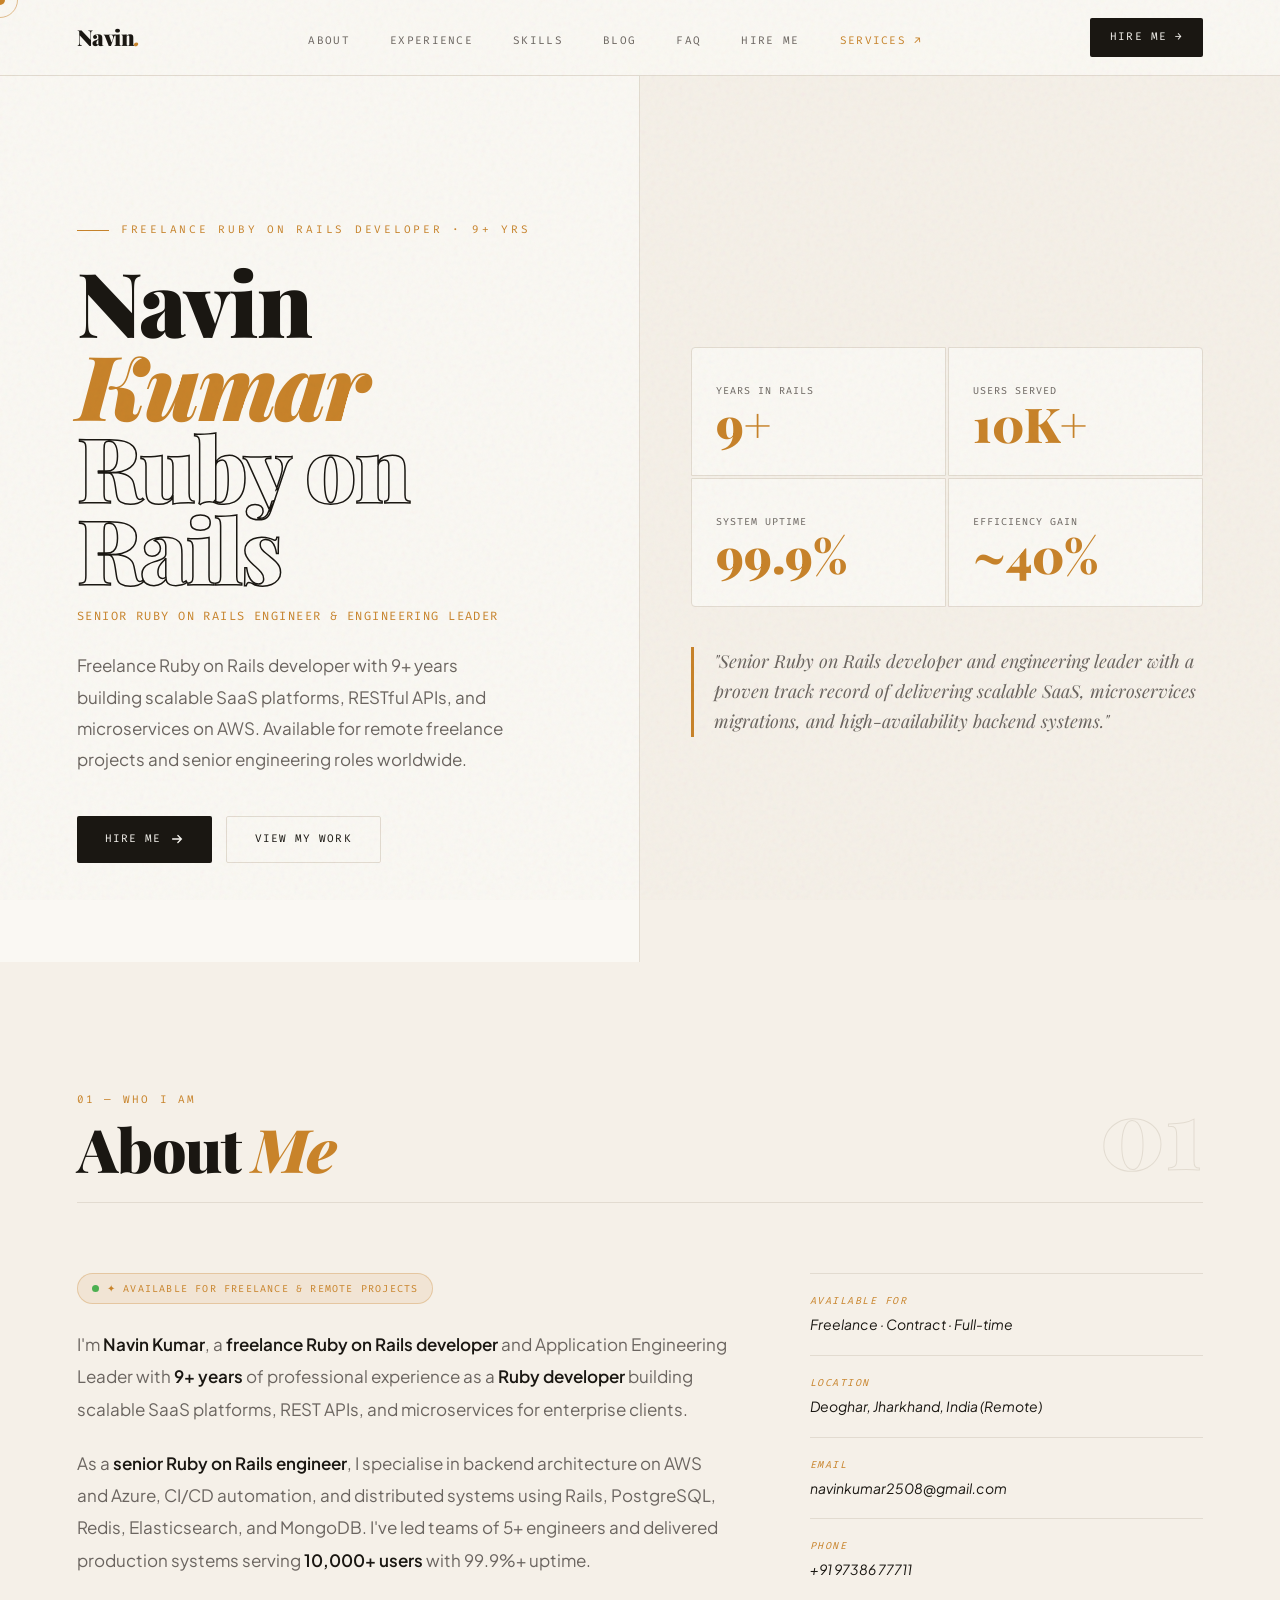
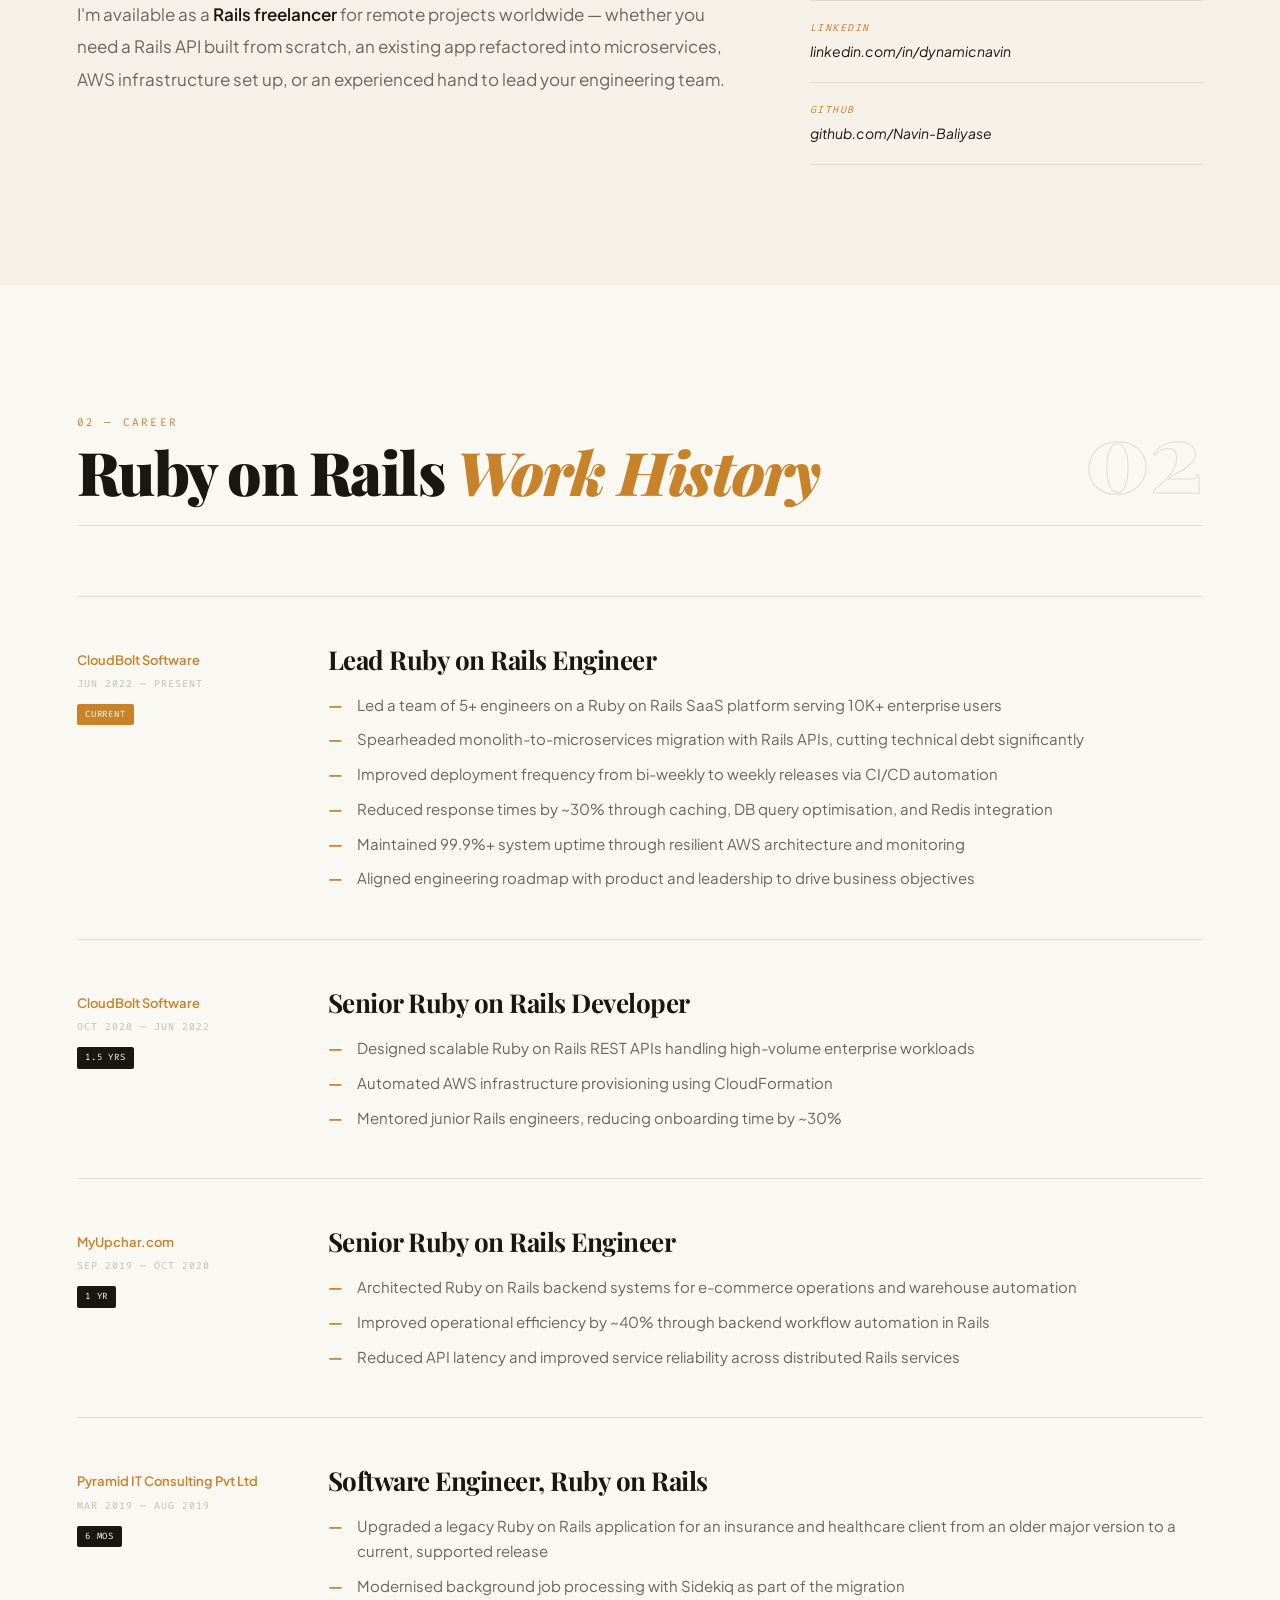
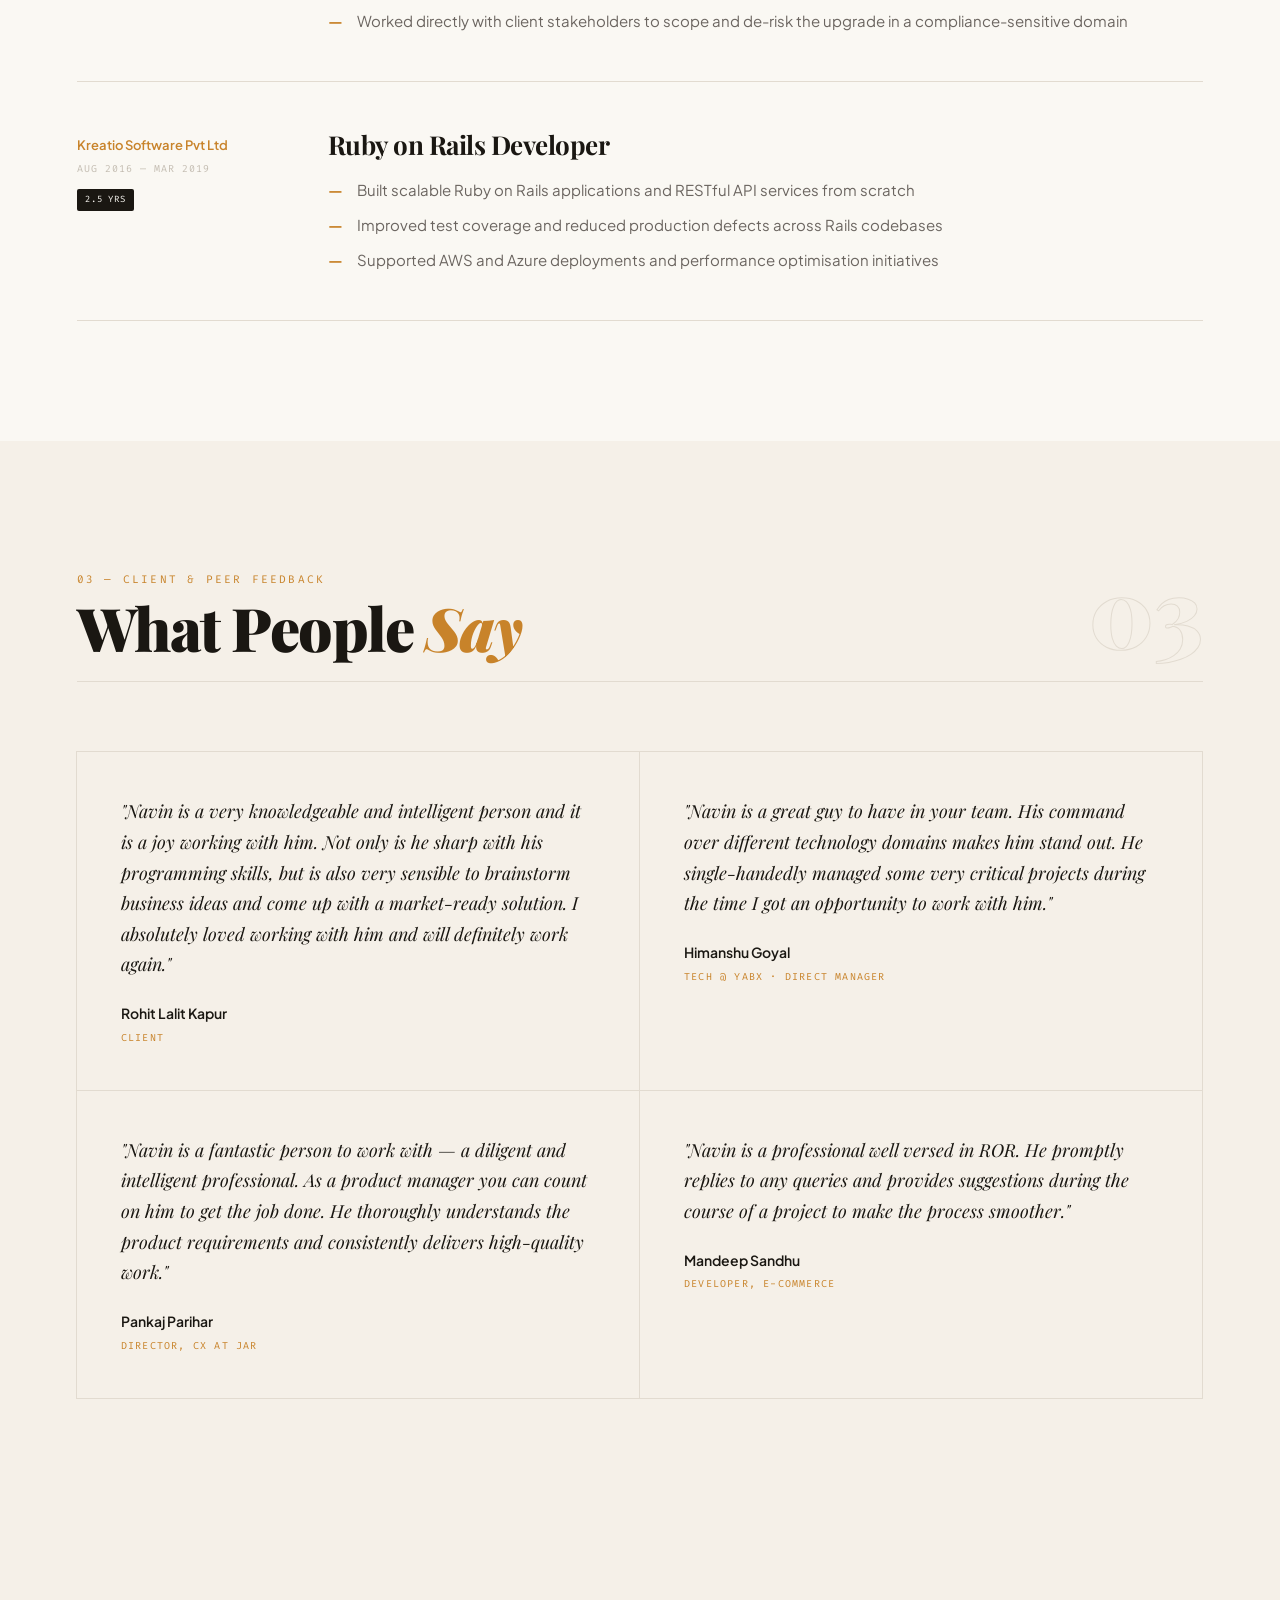
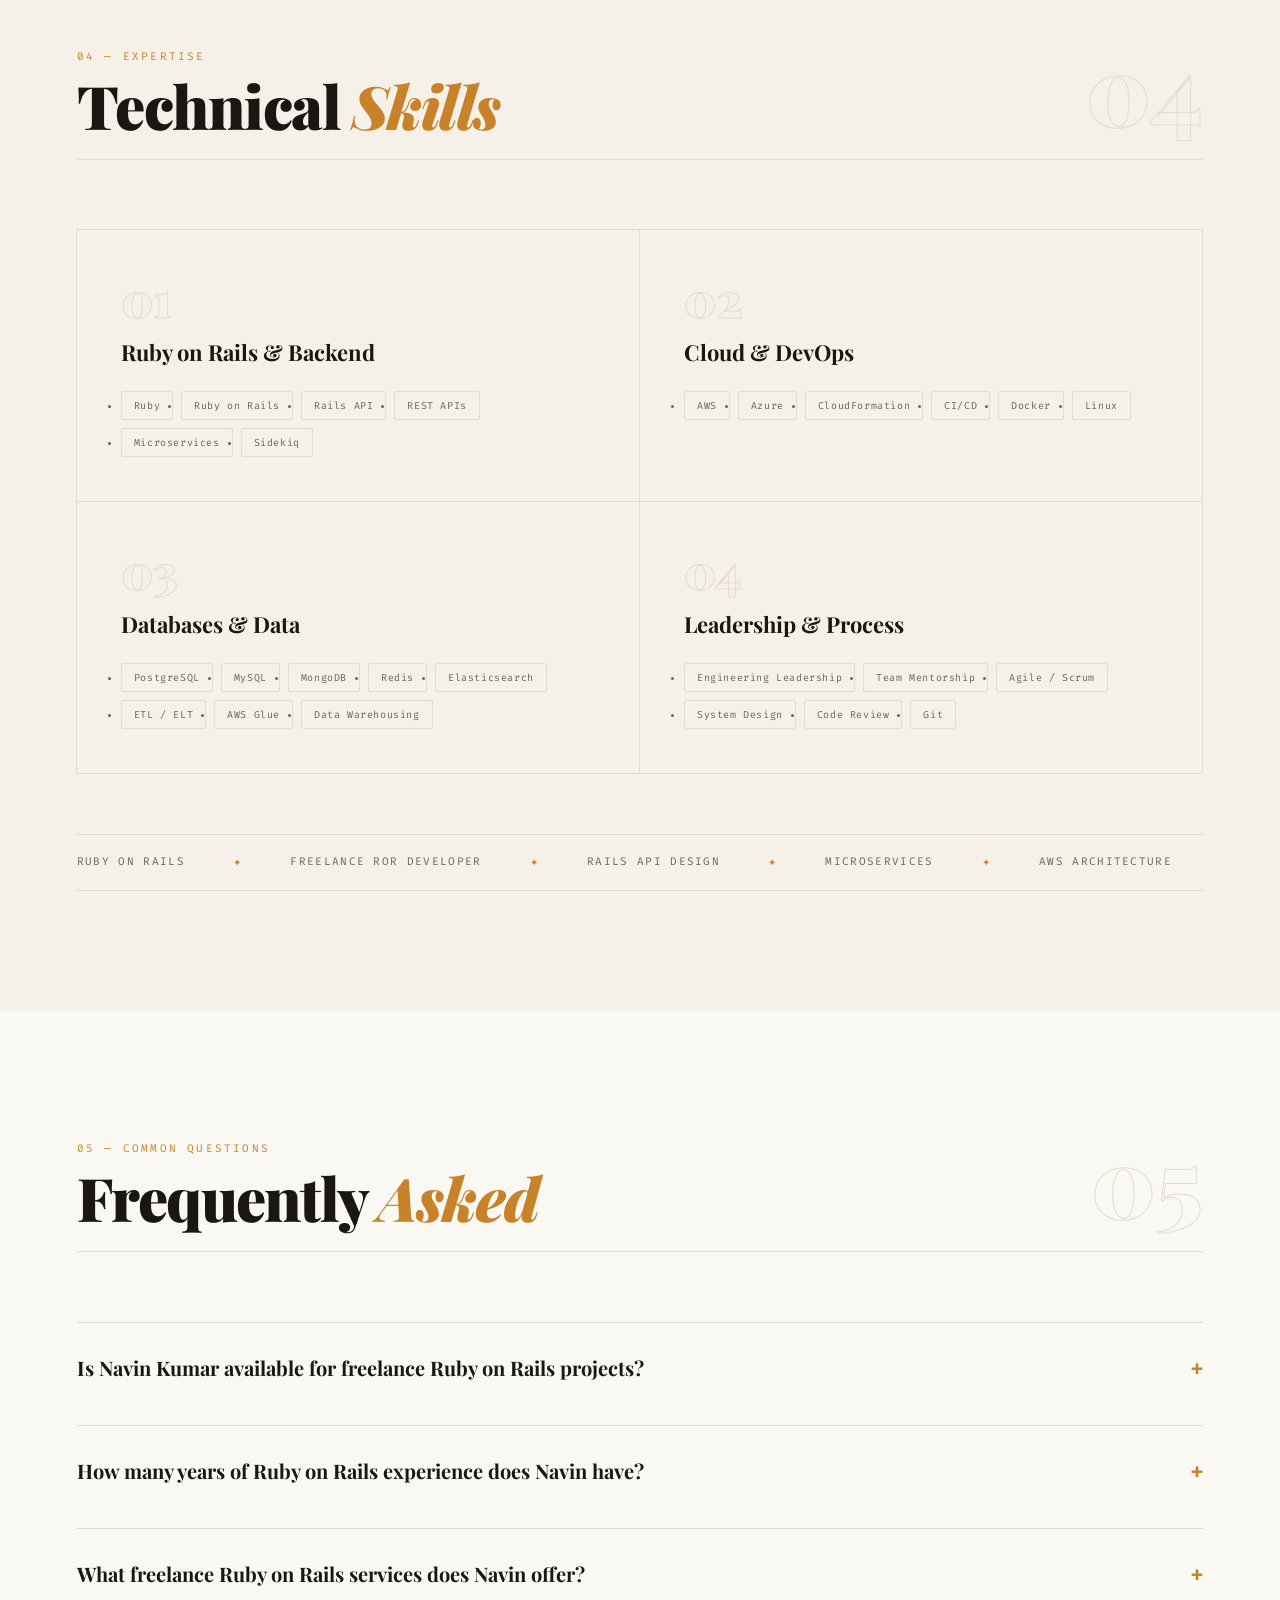
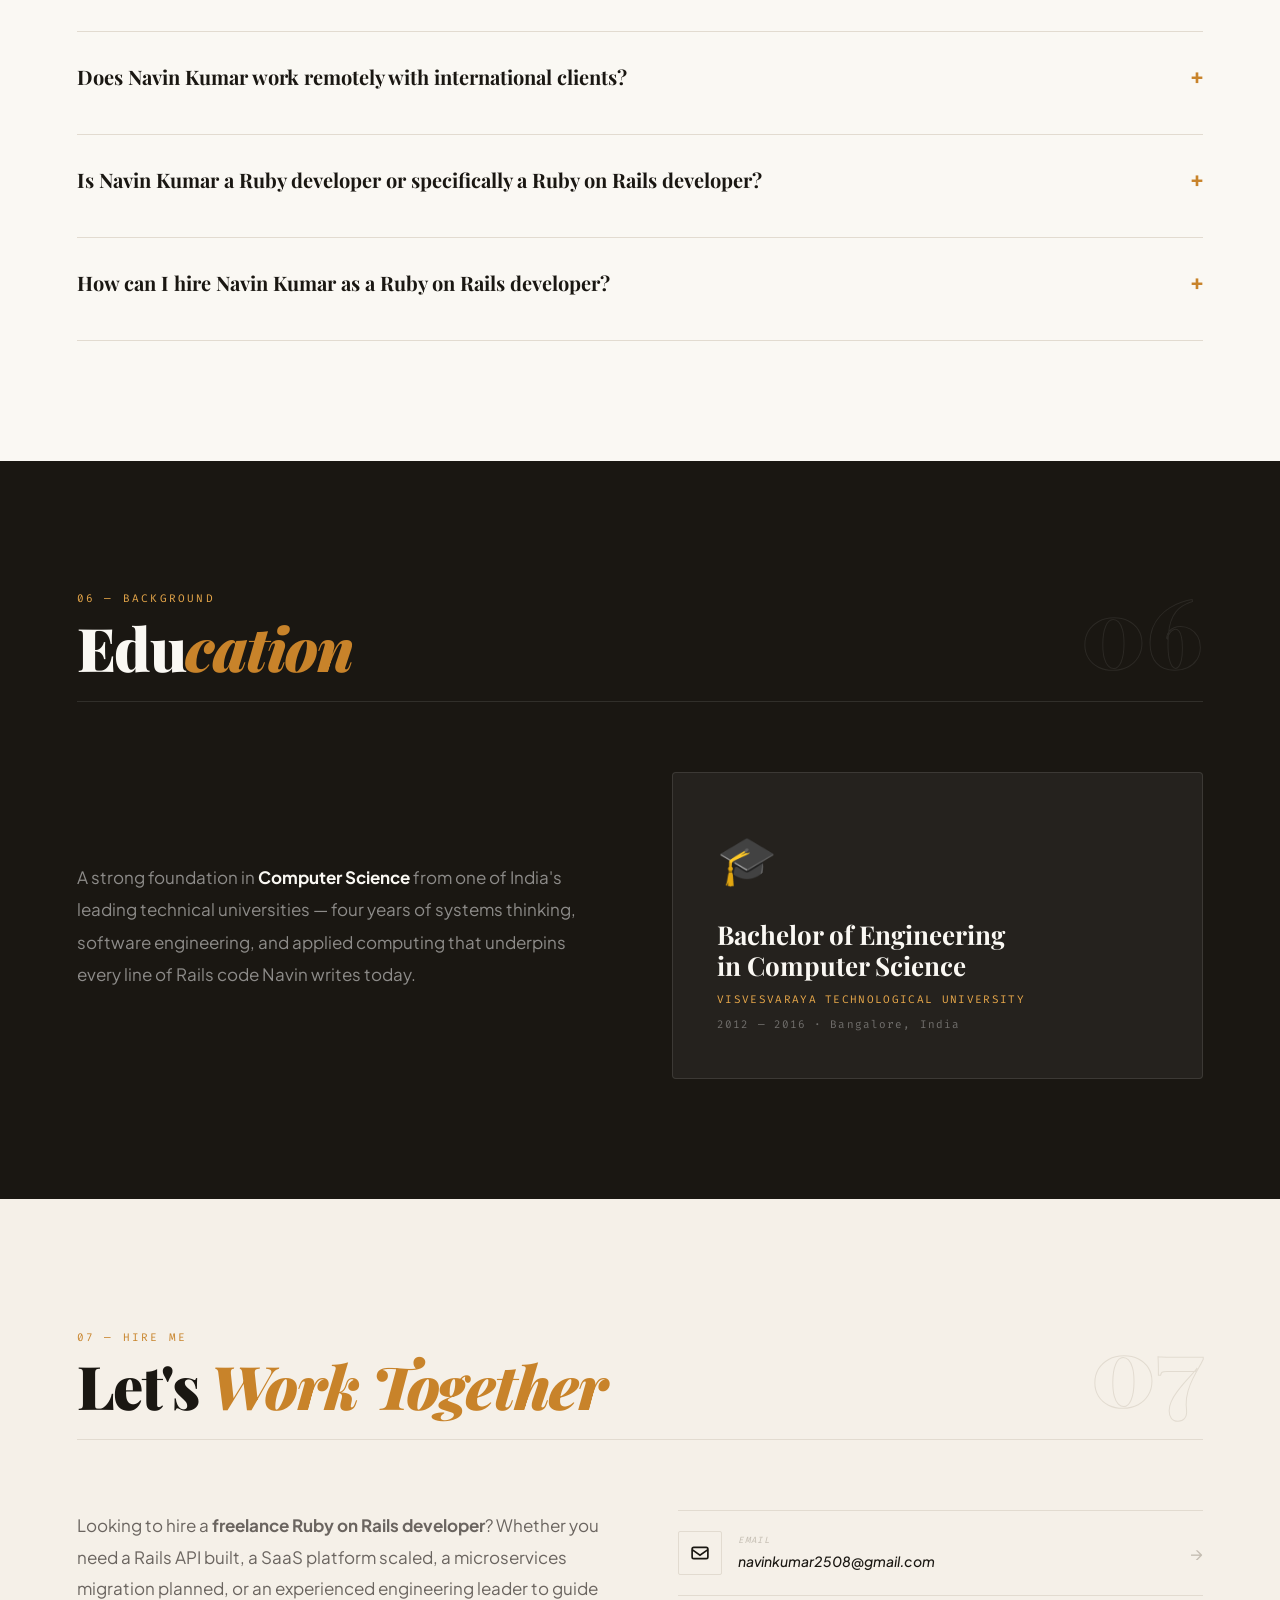
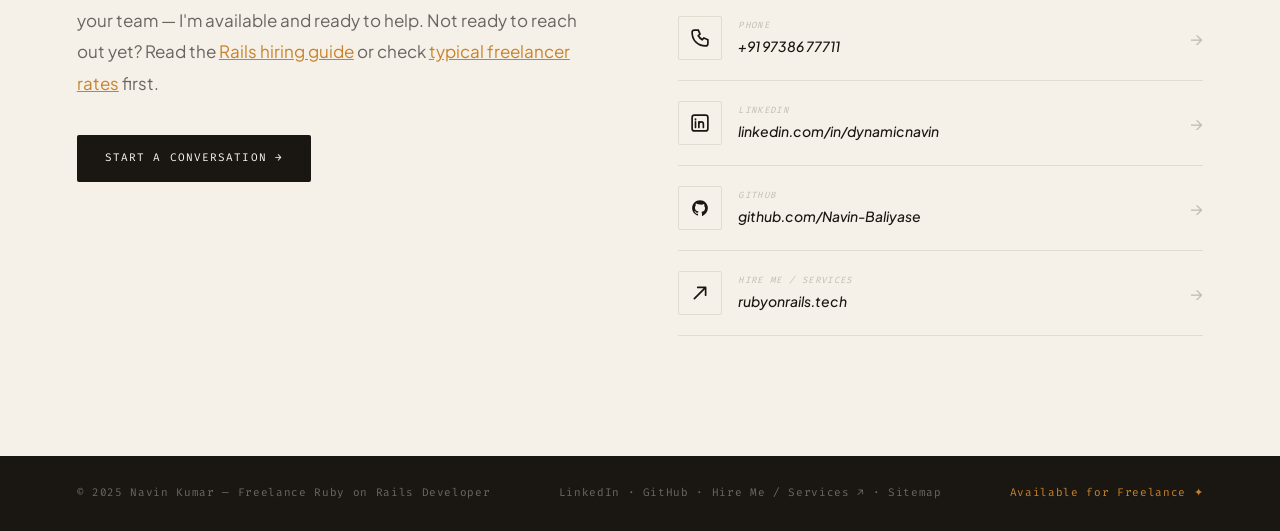
==== commit e5772d65: "Add missing Pyramid IT Consulting role + real testimonials section - Cross-checked LinkedIn (public " ====
--- a/index.html
+++ b/index.html
@@ -210,12 +210,13 @@
         "@type": "BreadcrumbList",
         "@id": "https://rubyonrails.info/#breadcrumb",
         "itemListElement": [
-          { "@type": "ListItem", "position": 1, "name": "Home",        "item": "https://rubyonrails.info/" },
-          { "@type": "ListItem", "position": 2, "name": "About",       "item": "https://rubyonrails.info/#about" },
-          { "@type": "ListItem", "position": 3, "name": "Experience",  "item": "https://rubyonrails.info/#experience" },
-          { "@type": "ListItem", "position": 4, "name": "Skills",      "item": "https://rubyonrails.info/#skills" },
-          { "@type": "ListItem", "position": 5, "name": "Education",   "item": "https://rubyonrails.info/#education" },
-          { "@type": "ListItem", "position": 6, "name": "Hire Me",     "item": "https://rubyonrails.info/#contact" }
+          { "@type": "ListItem", "position": 1, "name": "Home",          "item": "https://rubyonrails.info/" },
+          { "@type": "ListItem", "position": 2, "name": "About",         "item": "https://rubyonrails.info/#about" },
+          { "@type": "ListItem", "position": 3, "name": "Experience",    "item": "https://rubyonrails.info/#experience" },
+          { "@type": "ListItem", "position": 4, "name": "Testimonials",  "item": "https://rubyonrails.info/#testimonials" },
+          { "@type": "ListItem", "position": 5, "name": "Skills",        "item": "https://rubyonrails.info/#skills" },
+          { "@type": "ListItem", "position": 6, "name": "Education",     "item": "https://rubyonrails.info/#education" },
+          { "@type": "ListItem", "position": 7, "name": "Hire Me",       "item": "https://rubyonrails.info/#contact" }
         ]
       },
 
@@ -313,6 +314,16 @@
             "@type": "ListItem", "position": 4,
             "item": {
               "@type": "WorkExperience",
+              "name": "Software Engineer, Ruby on Rails — Pyramid IT Consulting",
+              "description": "Upgraded a legacy Ruby on Rails application for an insurance and healthcare client to a current supported release, including Sidekiq-based background job processing.",
+              "startDate": "2019-03", "endDate": "2019-08",
+              "worksFor": { "@type": "Organization", "name": "Pyramid IT Consulting Pvt Ltd" }
+            }
+          },
+          {
+            "@type": "ListItem", "position": 5,
+            "item": {
+              "@type": "WorkExperience",
               "name": "Ruby on Rails Software Engineer — Kreatio Software",
               "description": "Built scalable Ruby on Rails applications and RESTful services, improved test coverage, supported AWS/Azure deployments.",
               "startDate": "2016-08", "endDate": "2019-03",
@@ -554,6 +565,19 @@
     .exp-bullets { list-style: none; display: flex; flex-direction: column; gap: 10px; }
     .exp-bullets li { display: flex; gap: 14px; font-family: var(--sans); font-size: clamp(13px,1.4vw,15px); color: var(--mid); line-height: 1.65; }
     .exp-bullets li::before { content: '—'; color: var(--amber); flex-shrink: 0; font-weight: 700; }
+
+    /* ── TESTIMONIALS ── */
+    #testimonials { background: var(--cream); }
+    .testi-grid { display: grid; grid-template-columns: repeat(2,1fr); gap: 0; }
+    .testi-card {
+      padding: clamp(28px,4vw,44px); border: 1px solid var(--border); margin: -1px 0 0 -1px;
+      opacity: 1; transform: none; transition: opacity .5s ease, transform .5s ease;
+    }
+    .testi-card.will-animate { opacity: 0; transform: translateY(16px); }
+    .testi-card.will-animate.vis { opacity: 1; transform: translateY(0); }
+    .testi-quote { font-family: var(--serif); font-style: italic; font-size: clamp(15px,1.7vw,18px); color: var(--ink); line-height: 1.7; margin-bottom: 22px; }
+    .testi-name { font-family: var(--sans); font-weight: 600; font-size: 14px; color: var(--ink); }
+    .testi-role { font-family: var(--mono); font-size: 10px; letter-spacing: .12em; text-transform: uppercase; color: var(--amber); margin-top: 3px; }
 
     /* ── SKILLS ── */
     #skills { background: var(--cream); }
@@ -886,6 +910,22 @@
 
           <li class="exp-item will-animate">
             <div class="exp-left">
+              <p class="exp-co">Pyramid IT Consulting Pvt Ltd</p>
+              <p class="exp-dt">Mar 2019 — Aug 2019</p>
+              <span class="exp-badge">6 mos</span>
+            </div>
+            <div class="exp-right">
+              <h3 class="exp-title">Software Engineer, Ruby on Rails</h3>
+              <ul class="exp-bullets">
+                <li>Upgraded a legacy Ruby on Rails application for an insurance and healthcare client from an older major version to a current, supported release</li>
+                <li>Modernised background job processing with Sidekiq as part of the migration</li>
+                <li>Worked directly with client stakeholders to scope and de-risk the upgrade in a compliance-sensitive domain</li>
+              </ul>
+            </div>
+          </li>
+
+          <li class="exp-item will-animate">
+            <div class="exp-left">
               <p class="exp-co">Kreatio Software Pvt Ltd</p>
               <p class="exp-dt">Aug 2016 — Mar 2019</p>
               <span class="exp-badge">2.5 yrs</span>
@@ -904,15 +944,62 @@
       </div>
     </section>
 
+    <!-- ═══ TESTIMONIALS ═══ -->
+    <section id="testimonials" aria-labelledby="testi-h2">
+      <div class="sec-wrap">
+        <div class="sec-header">
+          <div>
+            <p class="sec-label">03 — Client &amp; Peer Feedback</p>
+            <h2 id="testi-h2">What People <em>Say</em></h2>
+          </div>
+          <span class="sec-count" aria-hidden="true">03</span>
+        </div>
+
+        <div class="testi-grid">
+          <blockquote class="testi-card will-animate">
+            <p class="testi-quote">"Navin is a very knowledgeable and intelligent person and it is a joy working with him. Not only is he sharp with his programming skills, but is also very sensible to brainstorm business ideas and come up with a market-ready solution. I absolutely loved working with him and will definitely work again."</p>
+            <div class="testi-footer">
+              <p class="testi-name">Rohit Lalit Kapur</p>
+              <p class="testi-role">Client</p>
+            </div>
+          </blockquote>
+
+          <blockquote class="testi-card will-animate">
+            <p class="testi-quote">"Navin is a great guy to have in your team. His command over different technology domains makes him stand out. He single-handedly managed some very critical projects during the time I got an opportunity to work with him."</p>
+            <div class="testi-footer">
+              <p class="testi-name">Himanshu Goyal</p>
+              <p class="testi-role">Tech @ Yabx · Direct Manager</p>
+            </div>
+          </blockquote>
+
+          <blockquote class="testi-card will-animate">
+            <p class="testi-quote">"Navin is a fantastic person to work with — a diligent and intelligent professional. As a product manager you can count on him to get the job done. He thoroughly understands the product requirements and consistently delivers high-quality work."</p>
+            <div class="testi-footer">
+              <p class="testi-name">Pankaj Parihar</p>
+              <p class="testi-role">Director, CX at Jar</p>
+            </div>
+          </blockquote>
+
+          <blockquote class="testi-card will-animate">
+            <p class="testi-quote">"Navin is a professional well versed in ROR. He promptly replies to any queries and provides suggestions during the course of a project to make the process smoother."</p>
+            <div class="testi-footer">
+              <p class="testi-name">Mandeep Sandhu</p>
+              <p class="testi-role">Developer, E-commerce</p>
+            </div>
+          </blockquote>
+        </div>
+      </div>
+    </section>
+
     <!-- ═══ SKILLS ═══ -->
     <section id="skills" aria-labelledby="skills-h2">
       <div class="sec-wrap">
         <div class="sec-header">
           <div>
-            <p class="sec-label">03 — Expertise</p>
+            <p class="sec-label">04 — Expertise</p>
             <h2 id="skills-h2">Technical <em>Skills</em></h2>
           </div>
-          <span class="sec-count" aria-hidden="true">03</span>
+          <span class="sec-count" aria-hidden="true">04</span>
         </div>
 
         <div class="skills-layout">
@@ -999,10 +1086,10 @@
       <div class="sec-wrap">
         <div class="sec-header">
           <div>
-            <p class="sec-label">04 — Common Questions</p>
+            <p class="sec-label">05 — Common Questions</p>
             <h2 id="faq-h2">Frequently <em>Asked</em></h2>
           </div>
-          <span class="sec-count" aria-hidden="true">04</span>
+          <span class="sec-count" aria-hidden="true">05</span>
         </div>
 
         <div class="faq-list" itemscope itemtype="https://schema.org/FAQPage">
@@ -1058,10 +1145,10 @@
       <div class="sec-wrap">
         <div class="sec-header">
           <div>
-            <p class="sec-label">05 — Background</p>
+            <p class="sec-label">06 — Background</p>
             <h2 id="edu-h2" style="color:var(--paper)">Edu<em>cation</em></h2>
           </div>
-          <span class="sec-count" aria-hidden="true">05</span>
+          <span class="sec-count" aria-hidden="true">06</span>
         </div>
         <div class="edu-layout">
           <div class="edu-big">
@@ -1082,10 +1169,10 @@
       <div class="sec-wrap">
         <div class="sec-header">
           <div>
-            <p class="sec-label">06 — Hire Me</p>
+            <p class="sec-label">07 — Hire Me</p>
             <h2 id="contact-h2">Let's <em>Work Together</em></h2>
           </div>
-          <span class="sec-count" aria-hidden="true">06</span>
+          <span class="sec-count" aria-hidden="true">07</span>
         </div>
 
         <div class="contact-layout">
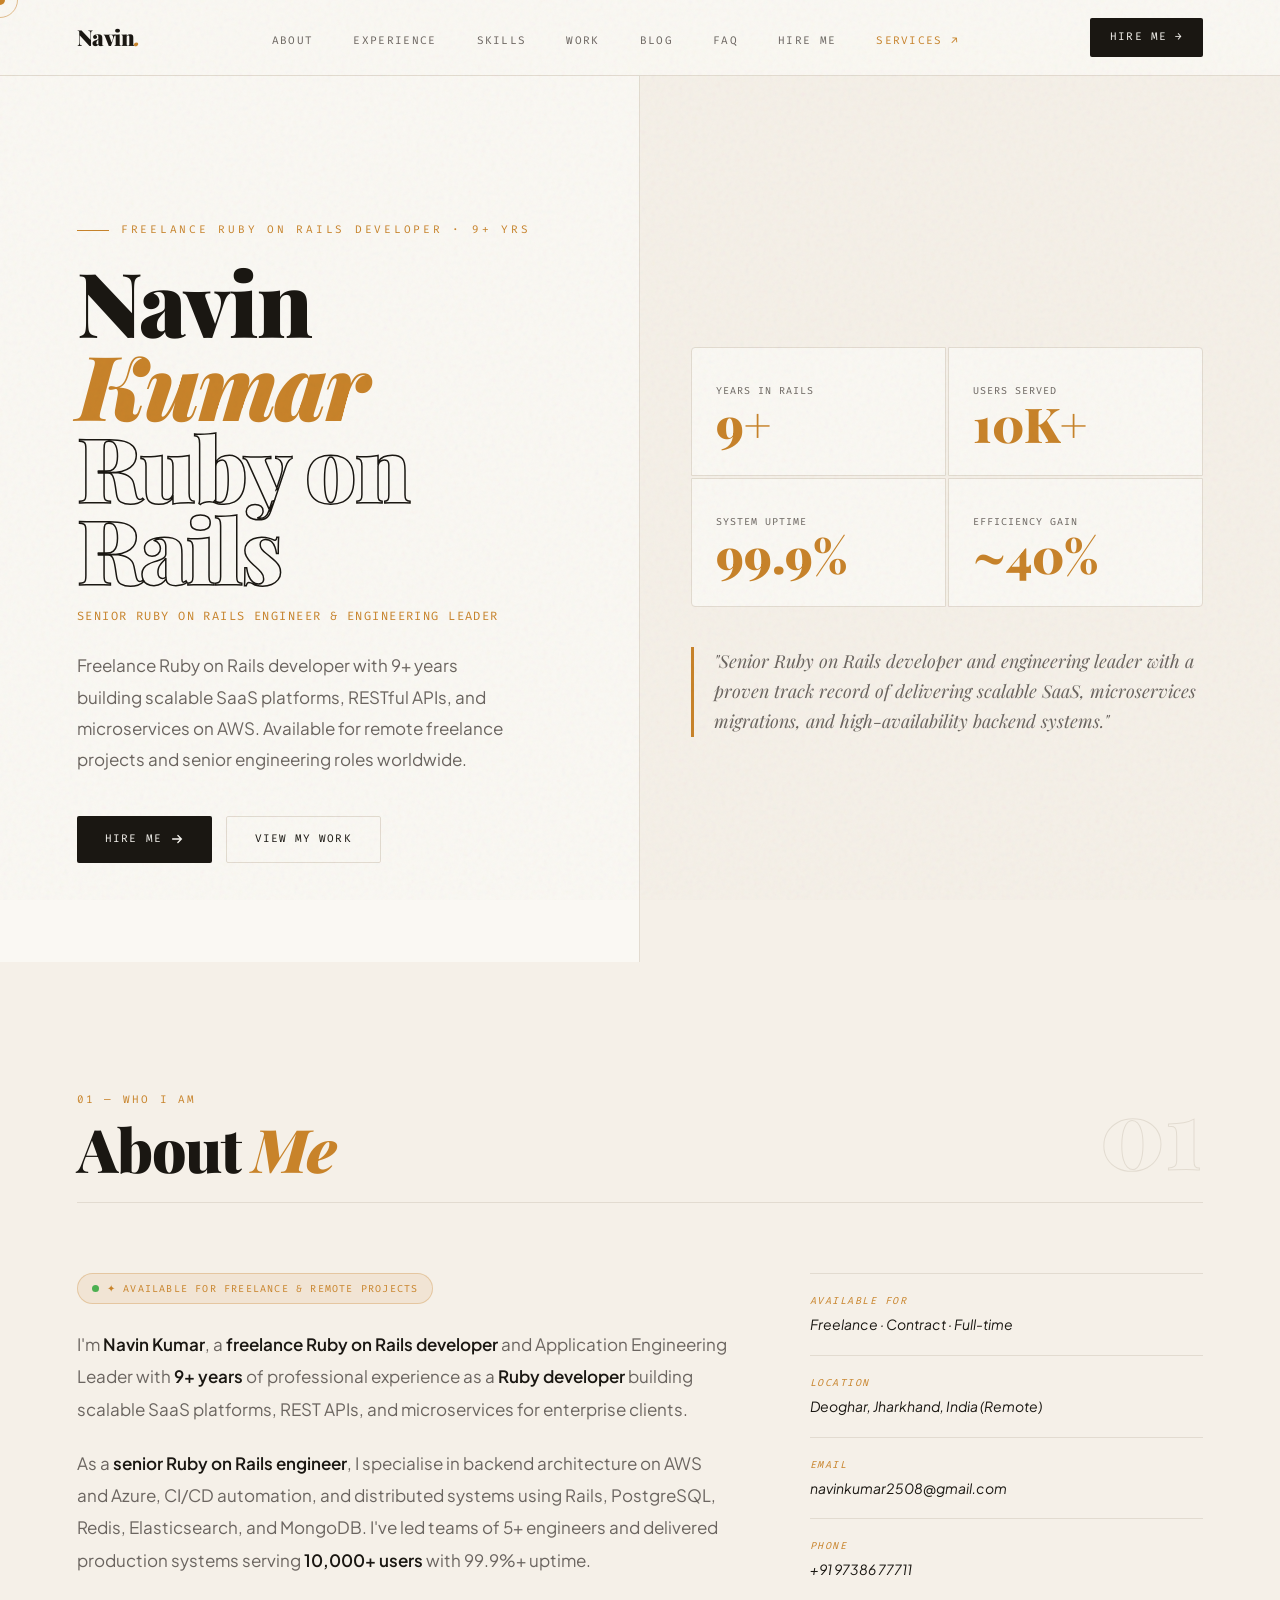
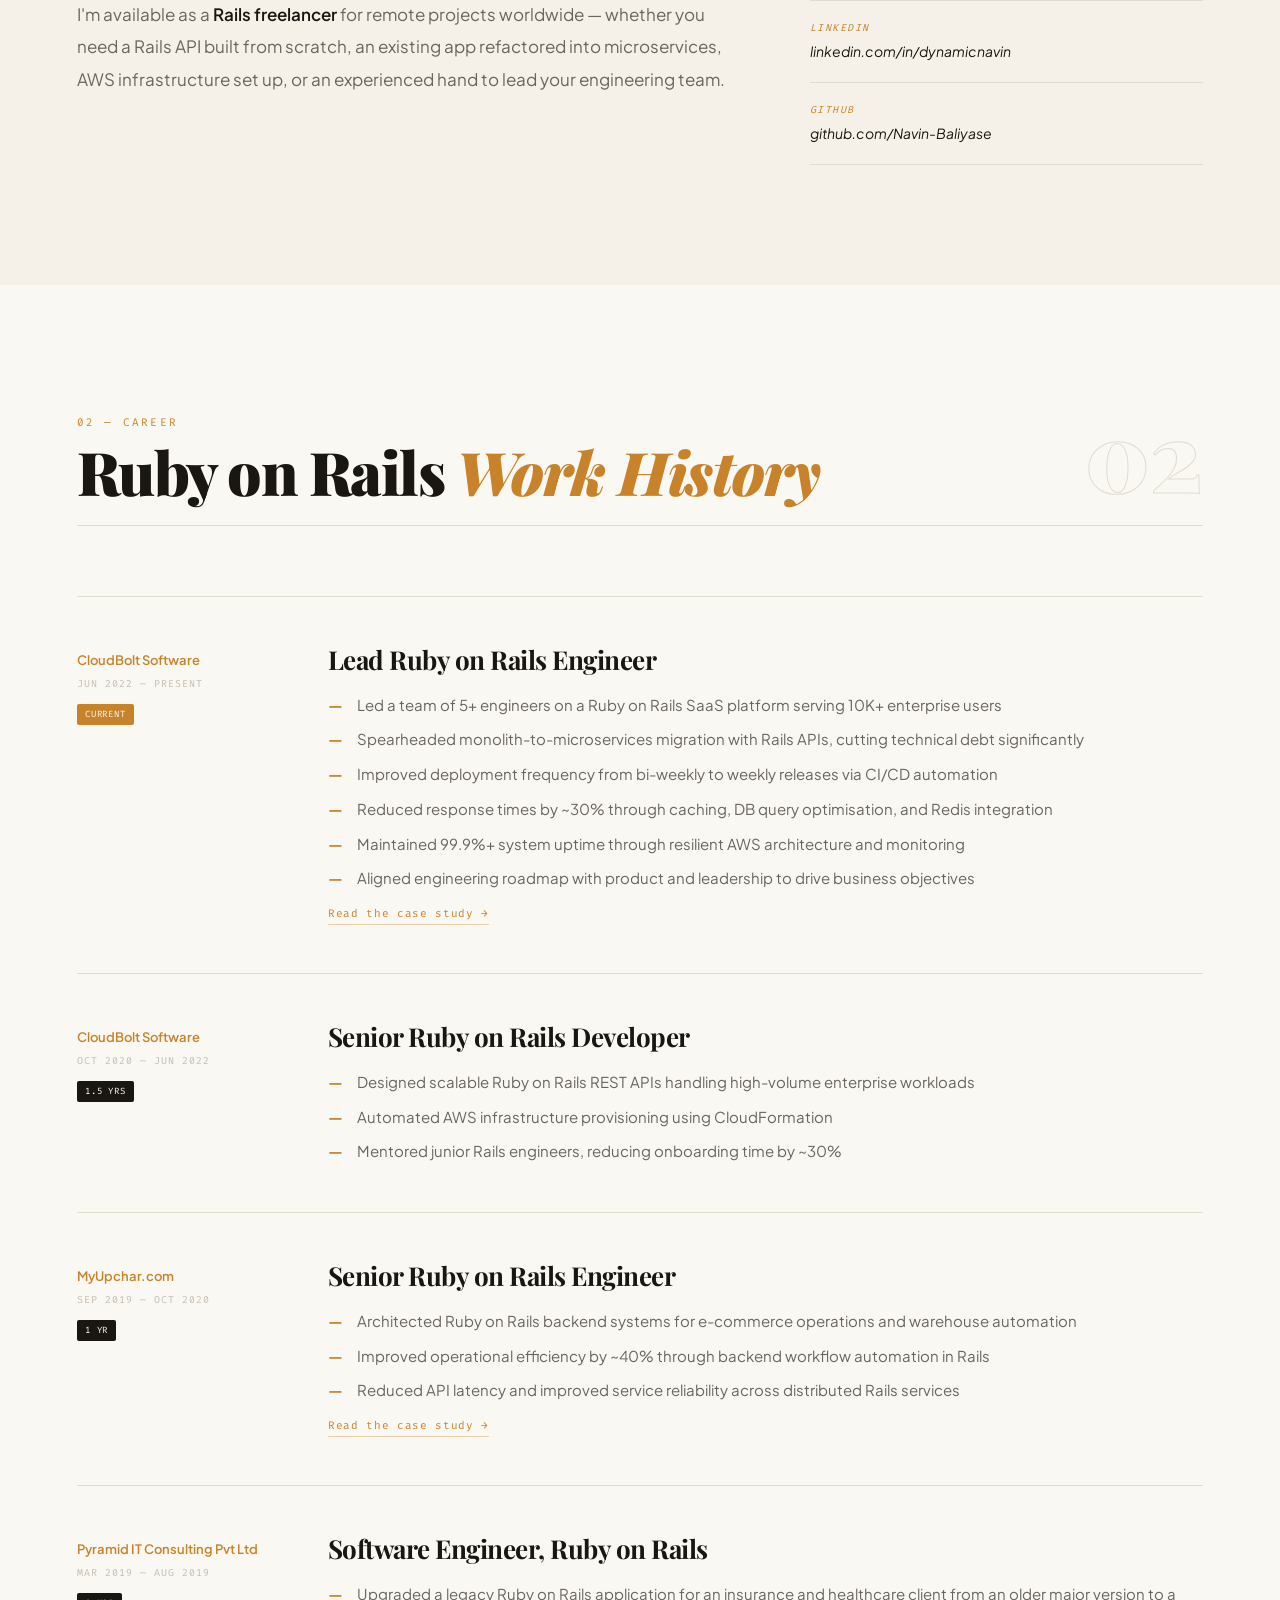
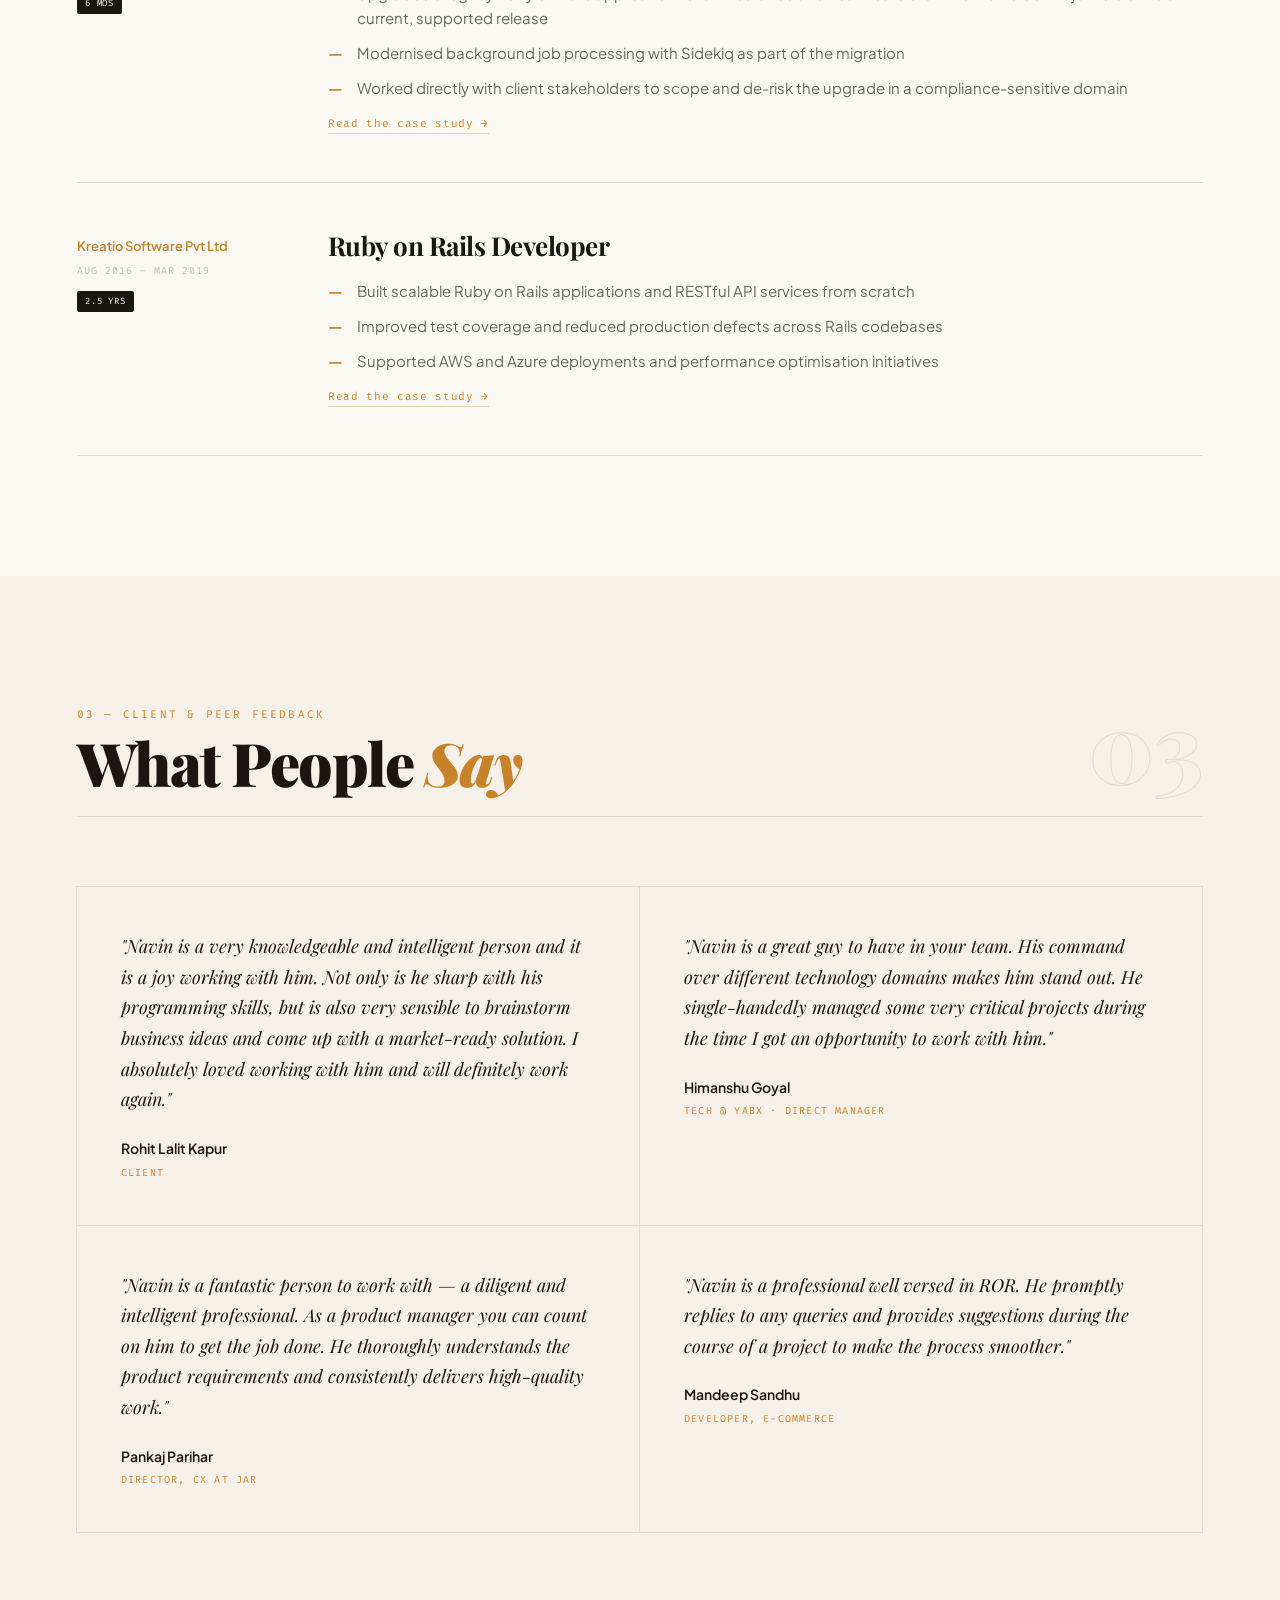
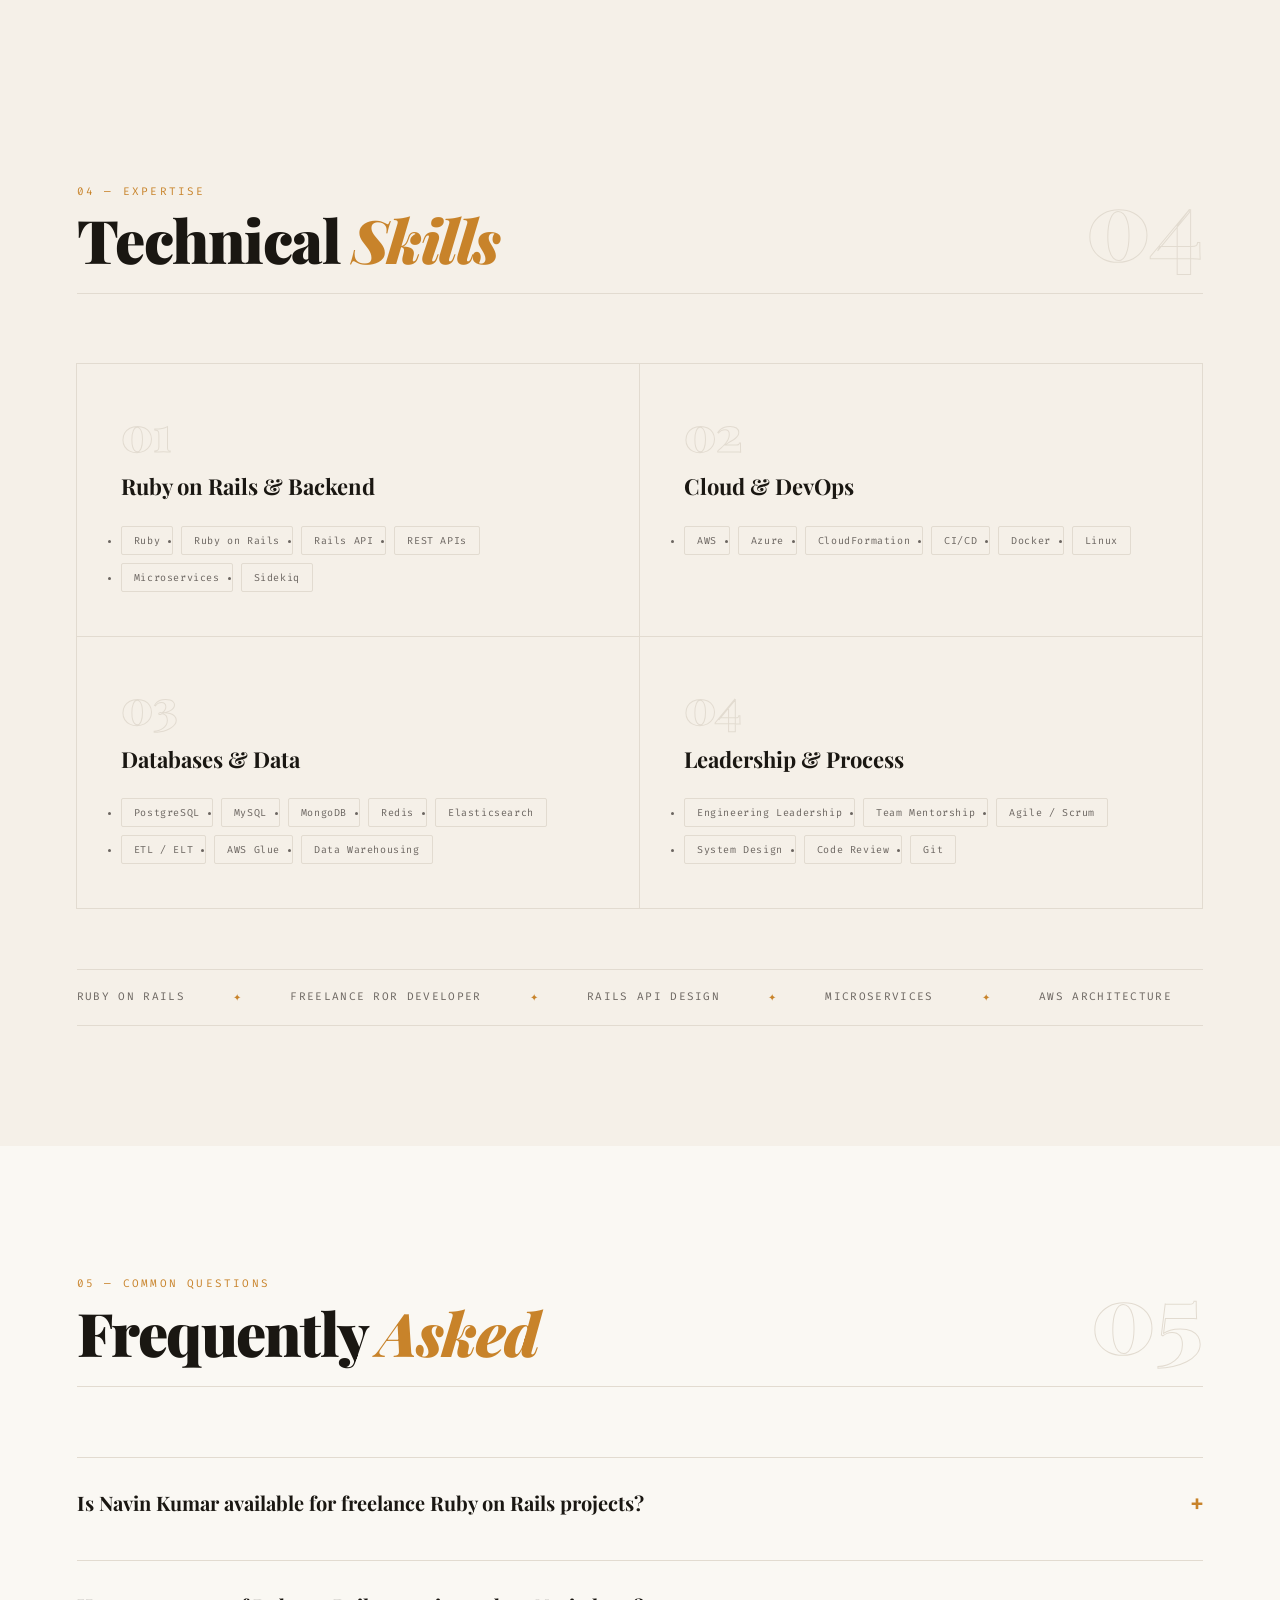
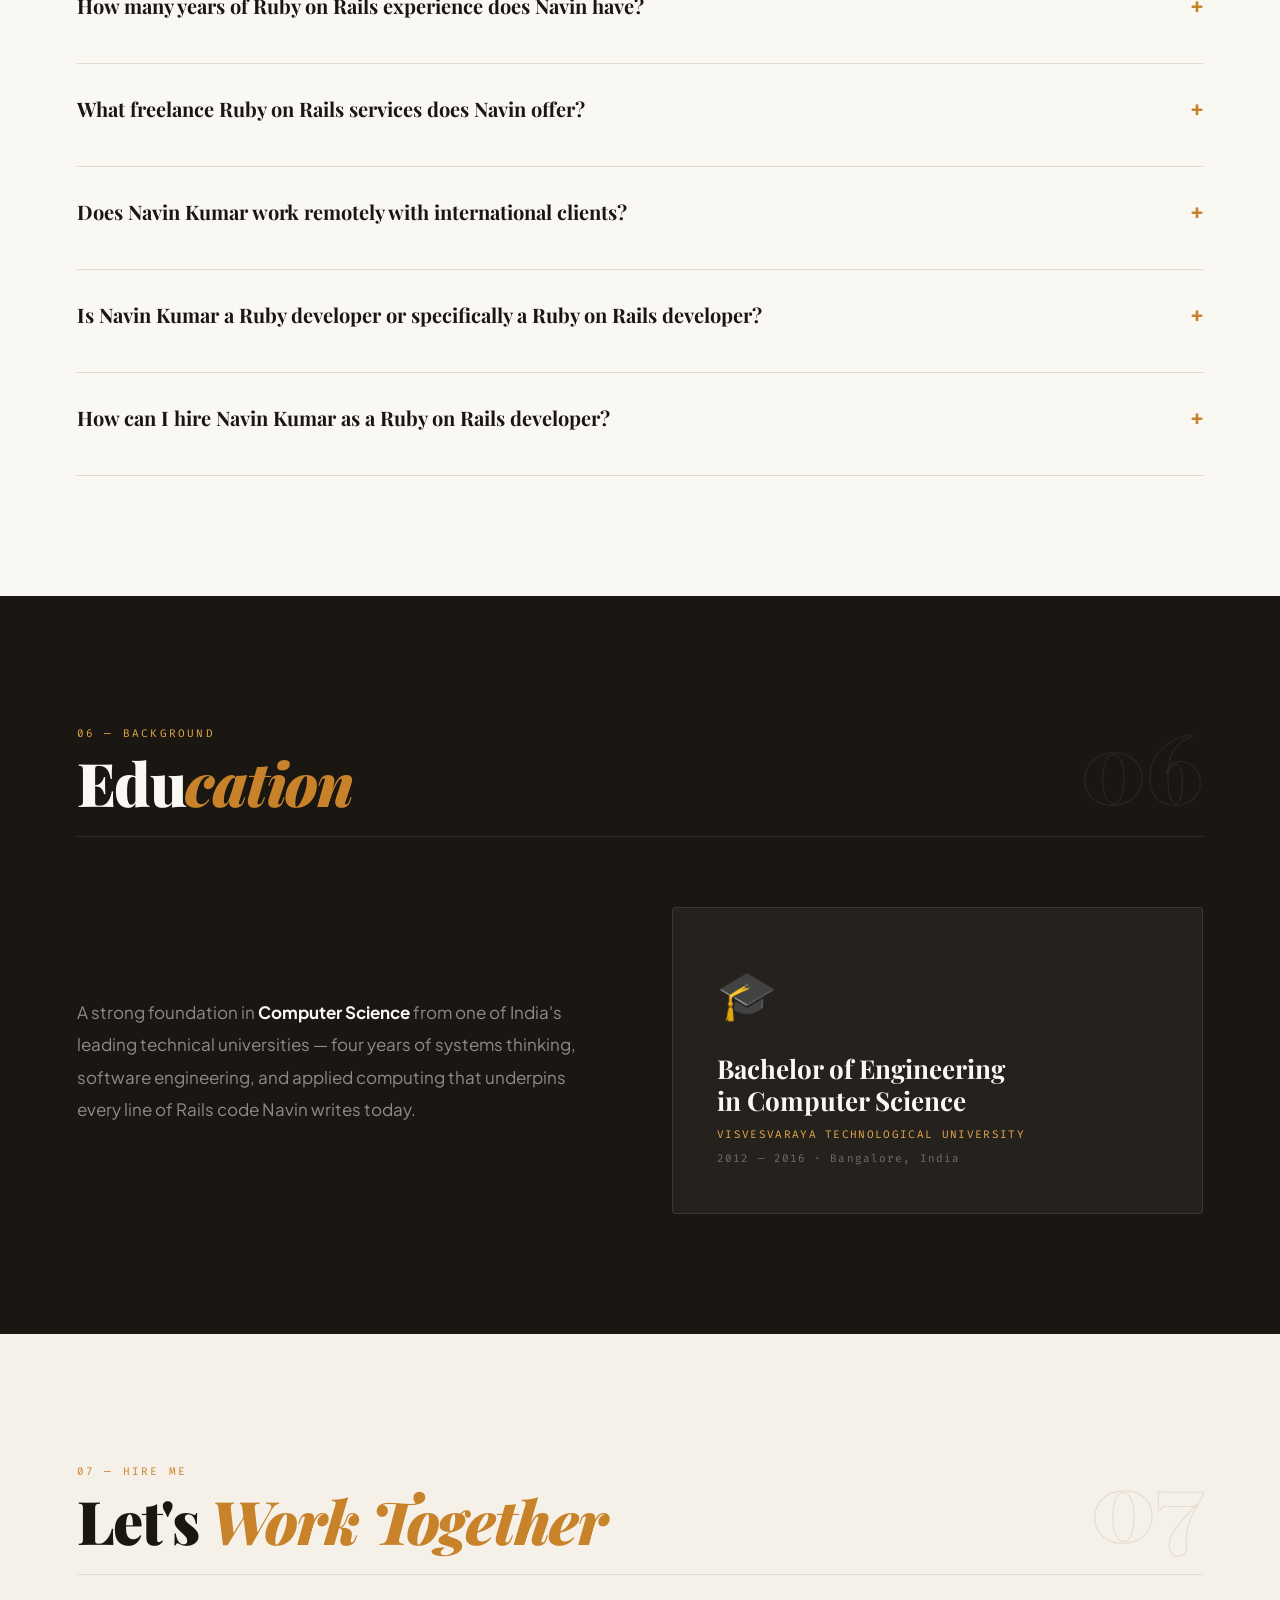
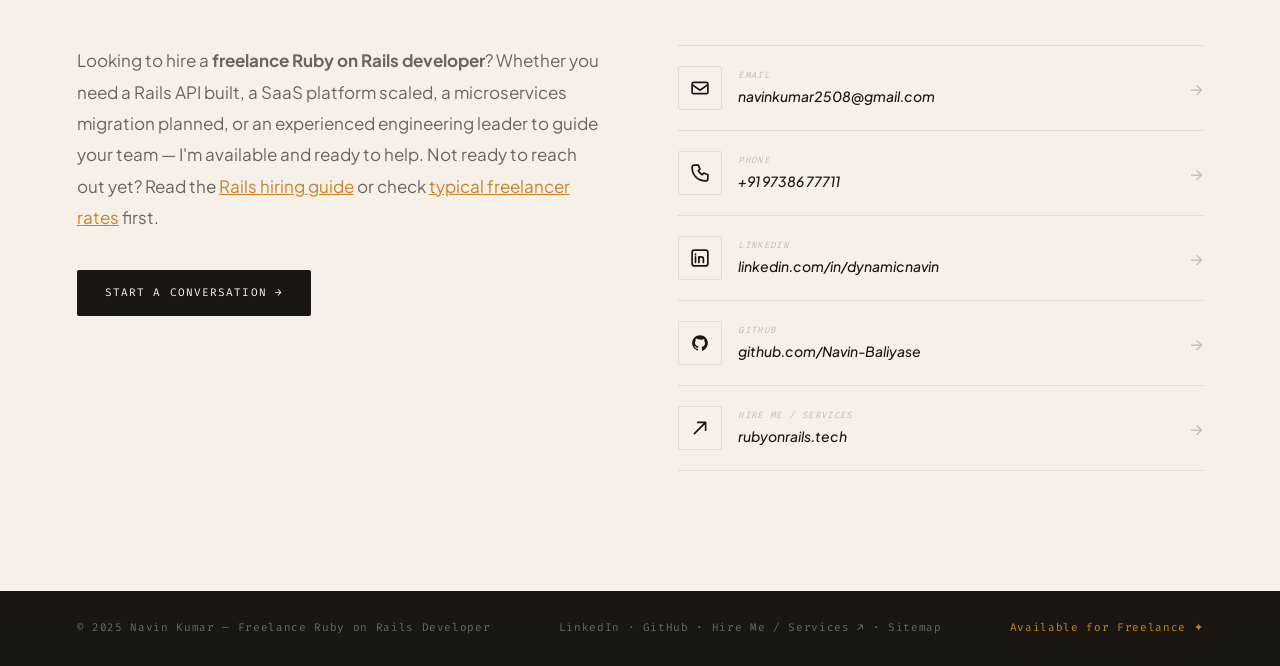
==== commit f182a443: "Add /work/ case studies section — 4 real project write-ups New /work/ section (index + 4 pages) cove" ====
--- a/index.html
+++ b/index.html
@@ -565,6 +565,8 @@
     .exp-bullets { list-style: none; display: flex; flex-direction: column; gap: 10px; }
     .exp-bullets li { display: flex; gap: 14px; font-family: var(--sans); font-size: clamp(13px,1.4vw,15px); color: var(--mid); line-height: 1.65; }
     .exp-bullets li::before { content: '—'; color: var(--amber); flex-shrink: 0; font-weight: 700; }
+    .exp-case-link { display: inline-block; margin-top: 14px; font-family: var(--mono); font-size: 11px; letter-spacing: .06em; color: var(--amber); text-decoration: none; border-bottom: 1px solid rgba(200,131,42,.35); }
+    .exp-case-link:hover { border-color: var(--amber); }
 
     /* ── TESTIMONIALS ── */
     #testimonials { background: var(--cream); }
@@ -707,6 +709,7 @@
         <li><a href="#about">About</a></li>
         <li><a href="#experience">Experience</a></li>
         <li><a href="#skills">Skills</a></li>
+        <li><a href="/work/">Work</a></li>
         <li><a href="/blog/">Blog</a></li>
         <li><a href="#faq">FAQ</a></li>
         <li><a href="#contact">Hire Me</a></li>
@@ -724,6 +727,7 @@
     <a href="#about"      onclick="closeDrawer()">About</a>
     <a href="#experience" onclick="closeDrawer()">Experience</a>
     <a href="#skills"     onclick="closeDrawer()">Skills</a>
+    <a href="/work/"      onclick="closeDrawer()">Work</a>
     <a href="/blog/"      onclick="closeDrawer()">Blog</a>
     <a href="#faq"        onclick="closeDrawer()">FAQ</a>
     <a href="#contact"    onclick="closeDrawer()">Hire Me</a>
@@ -873,6 +877,7 @@
                 <li>Maintained 99.9%+ system uptime through resilient AWS architecture and monitoring</li>
                 <li>Aligned engineering roadmap with product and leadership to drive business objectives</li>
               </ul>
+              <a class="exp-case-link" href="/work/cloudbolt-multi-cloud-billing-platform.html">Read the case study →</a>
             </div>
           </li>
 
@@ -905,6 +910,7 @@
                 <li>Improved operational efficiency by ~40% through backend workflow automation in Rails</li>
                 <li>Reduced API latency and improved service reliability across distributed Rails services</li>
               </ul>
+              <a class="exp-case-link" href="/work/myupchar-warehouse-management-system.html">Read the case study →</a>
             </div>
           </li>
 
@@ -921,6 +927,7 @@
                 <li>Modernised background job processing with Sidekiq as part of the migration</li>
                 <li>Worked directly with client stakeholders to scope and de-risk the upgrade in a compliance-sensitive domain</li>
               </ul>
+              <a class="exp-case-link" href="/work/pyramid-rails-upgrade-insurance-healthcare.html">Read the case study →</a>
             </div>
           </li>
 
@@ -937,6 +944,7 @@
                 <li>Improved test coverage and reduced production defects across Rails codebases</li>
                 <li>Supported AWS and Azure deployments and performance optimisation initiatives</li>
               </ul>
+              <a class="exp-case-link" href="/work/kreatio-cms-for-media-houses.html">Read the case study →</a>
             </div>
           </li>
 
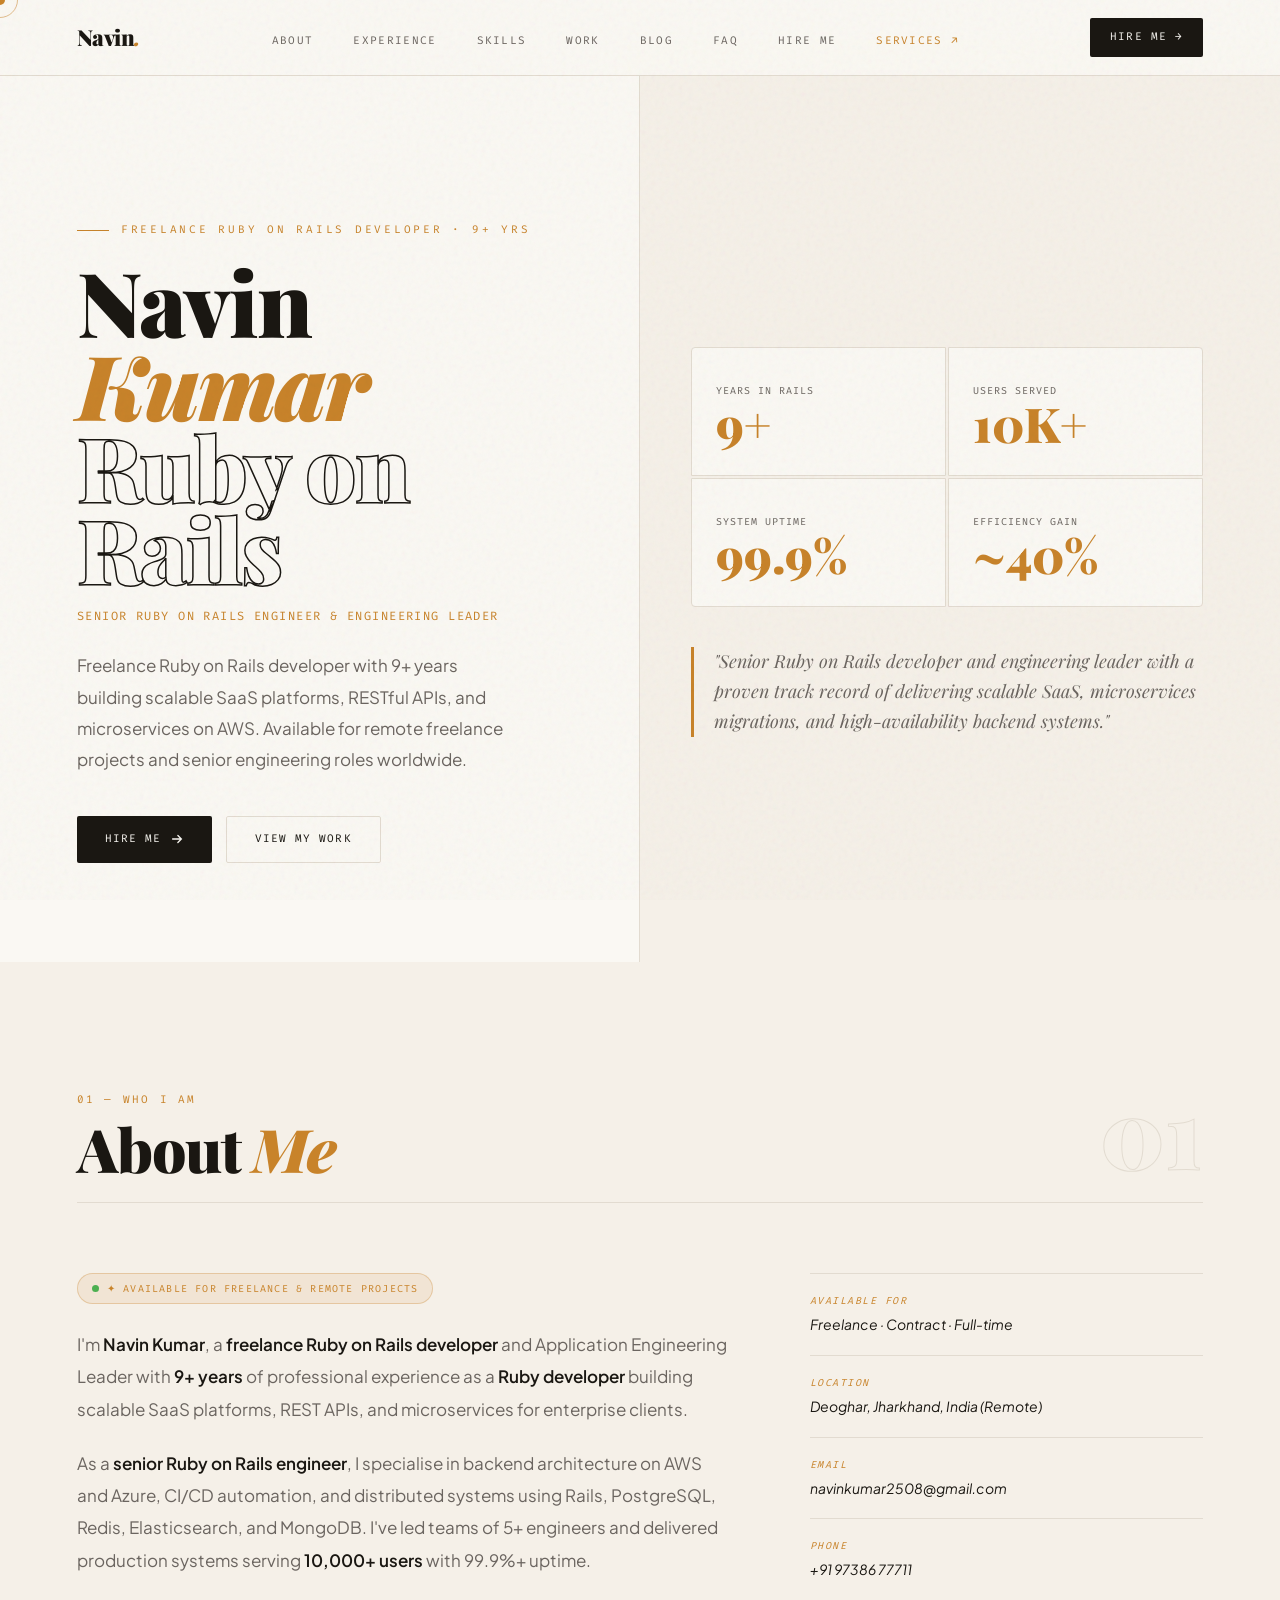
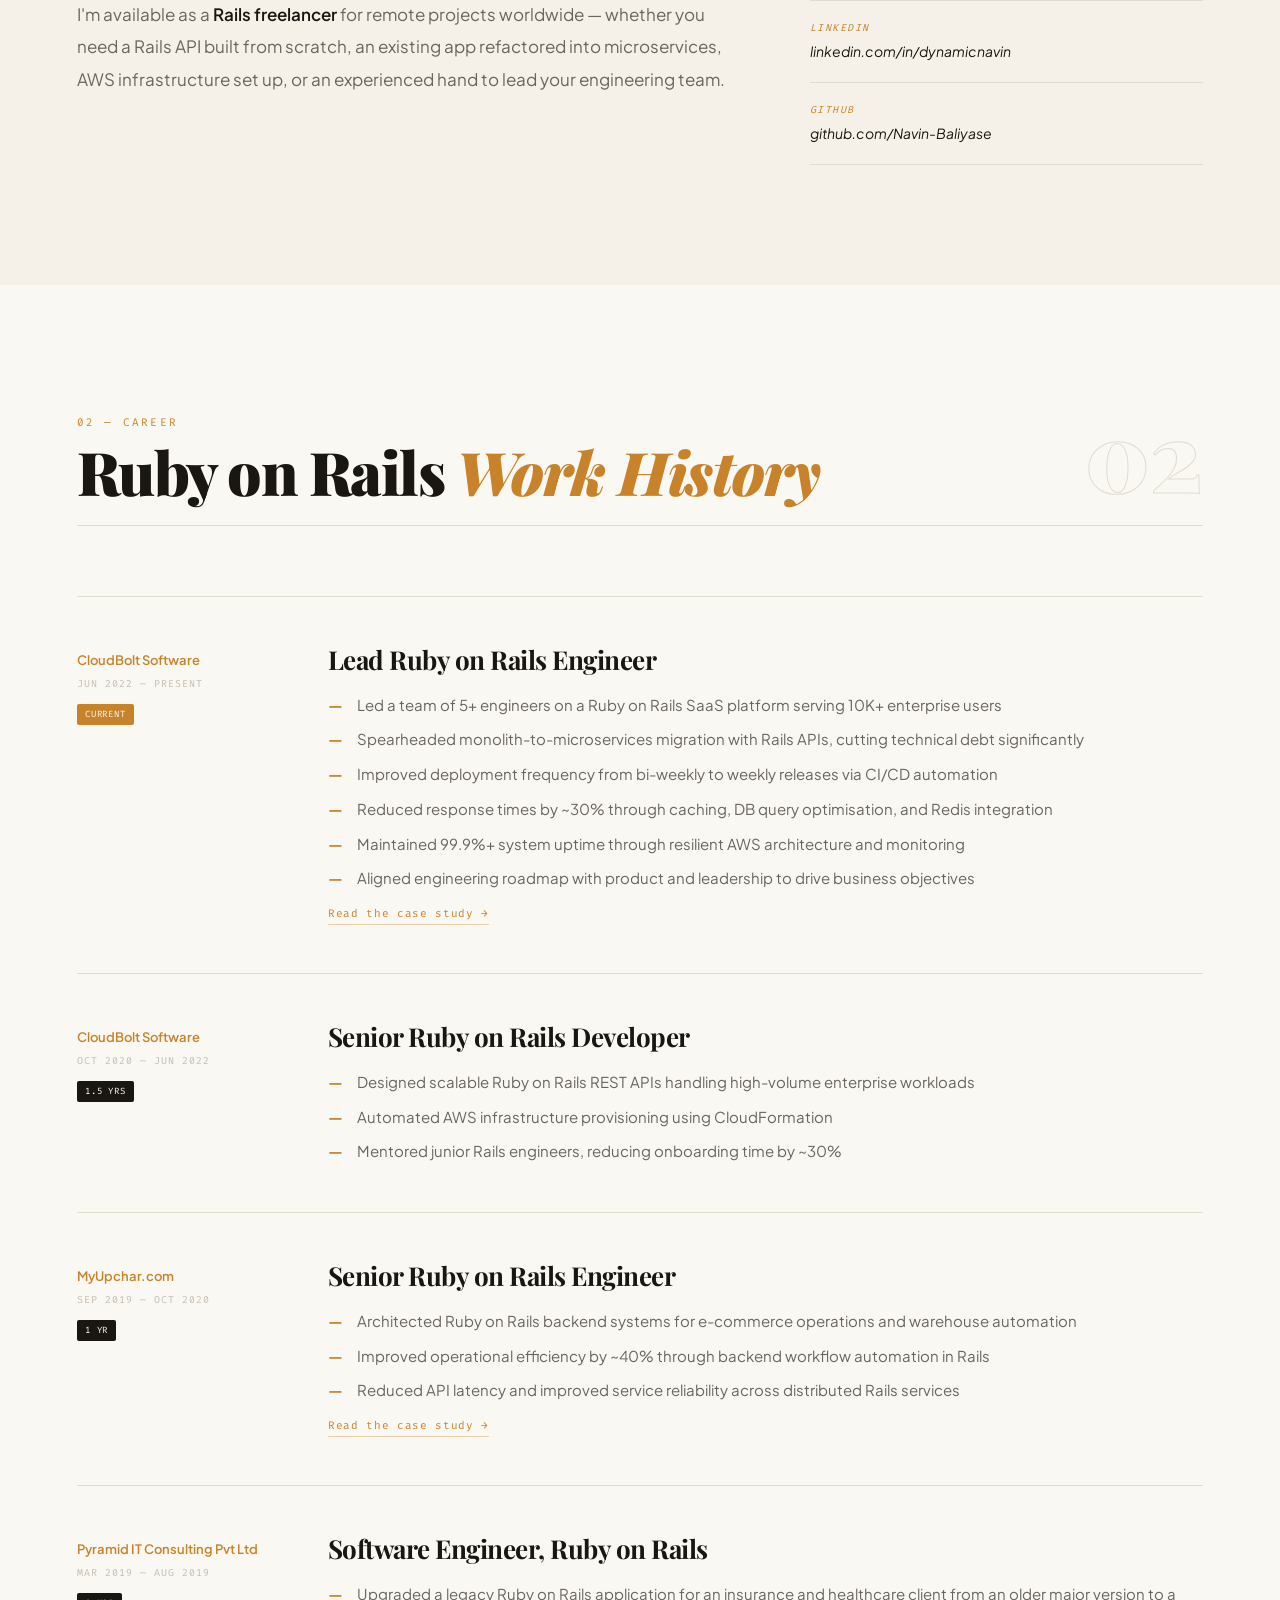
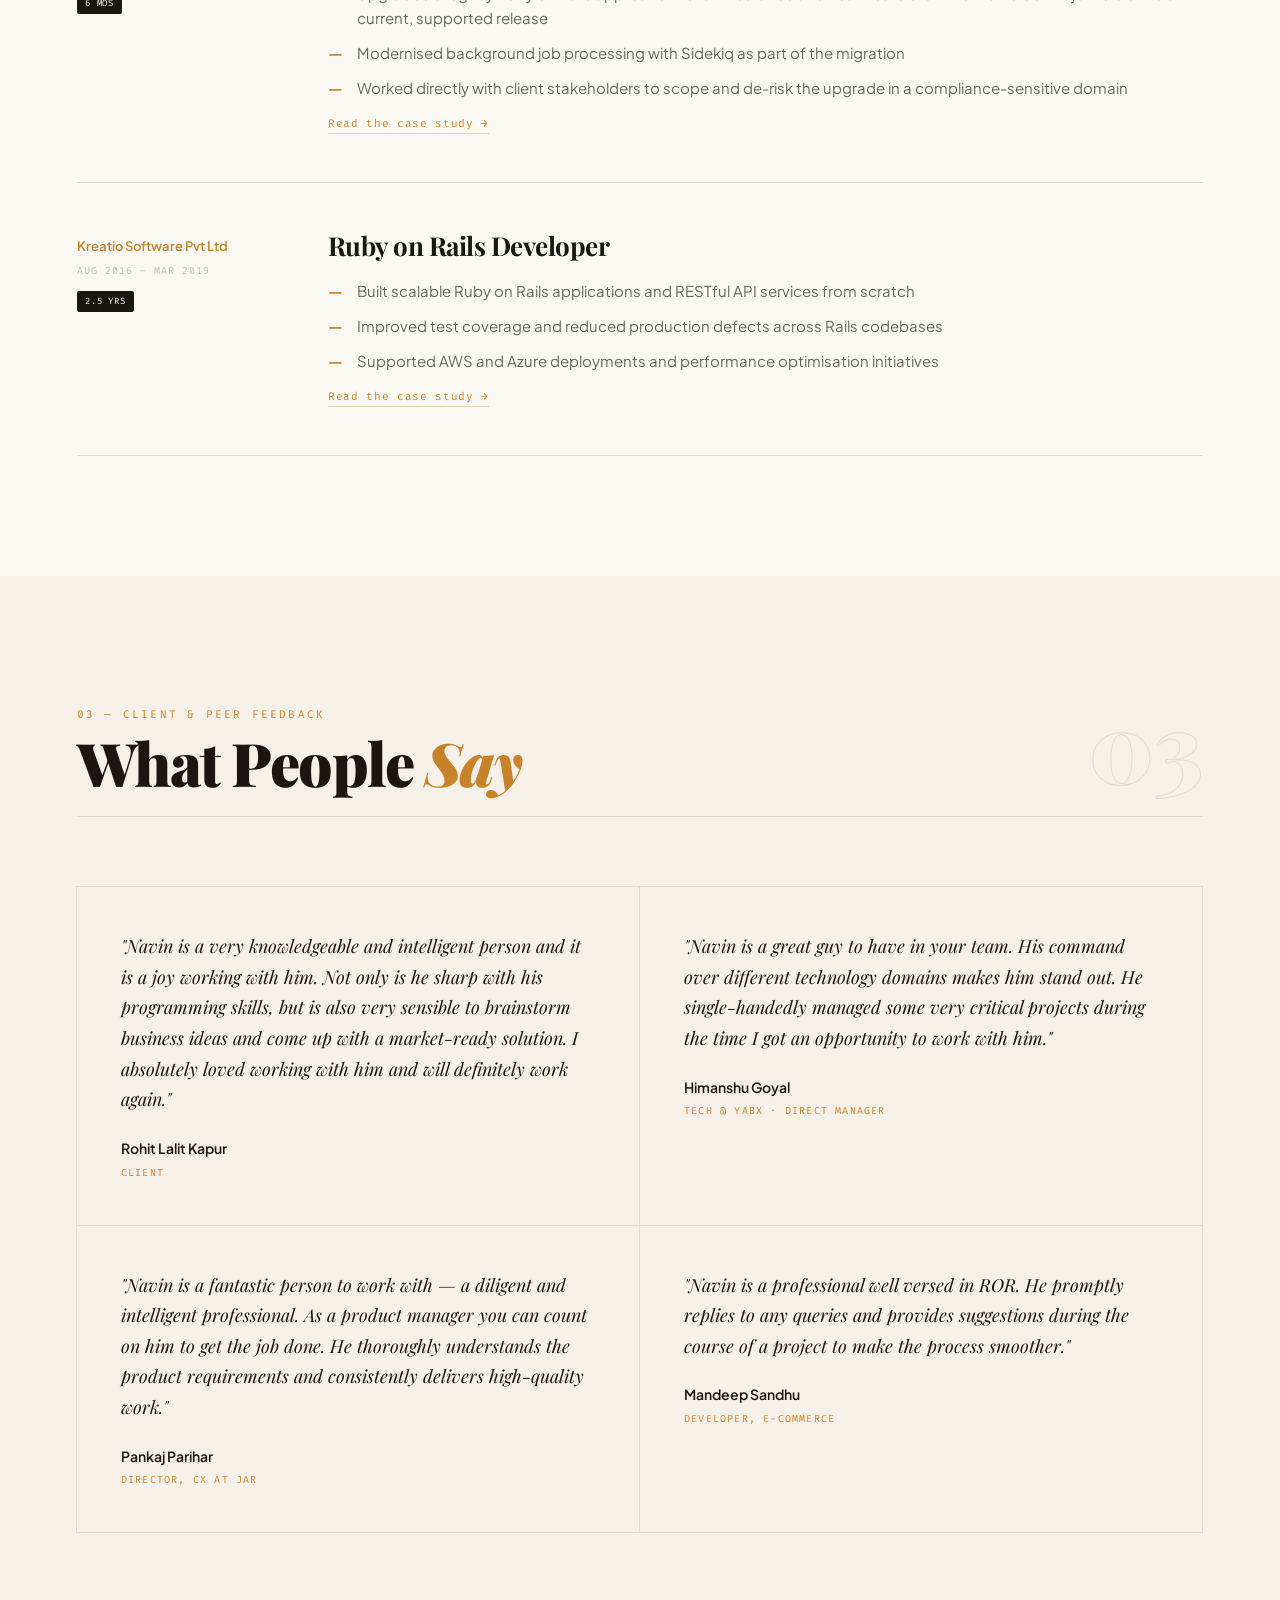
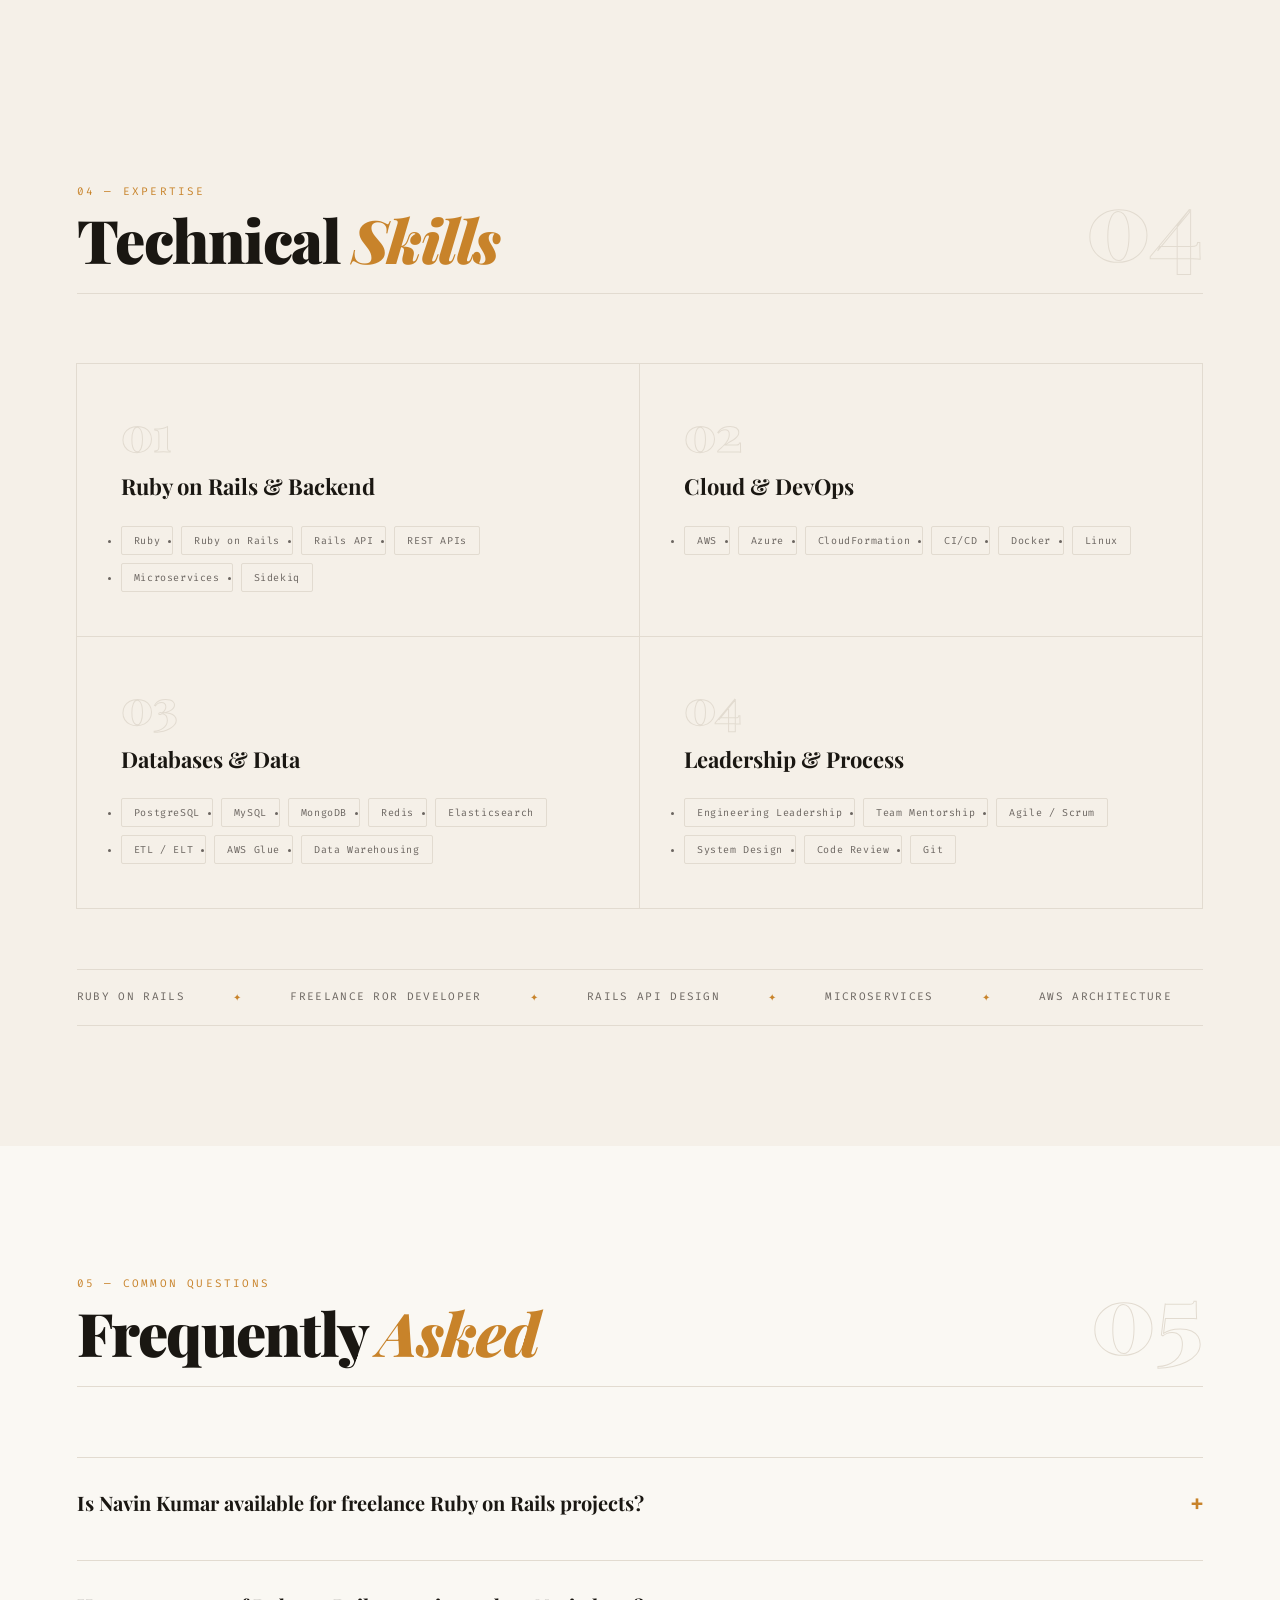
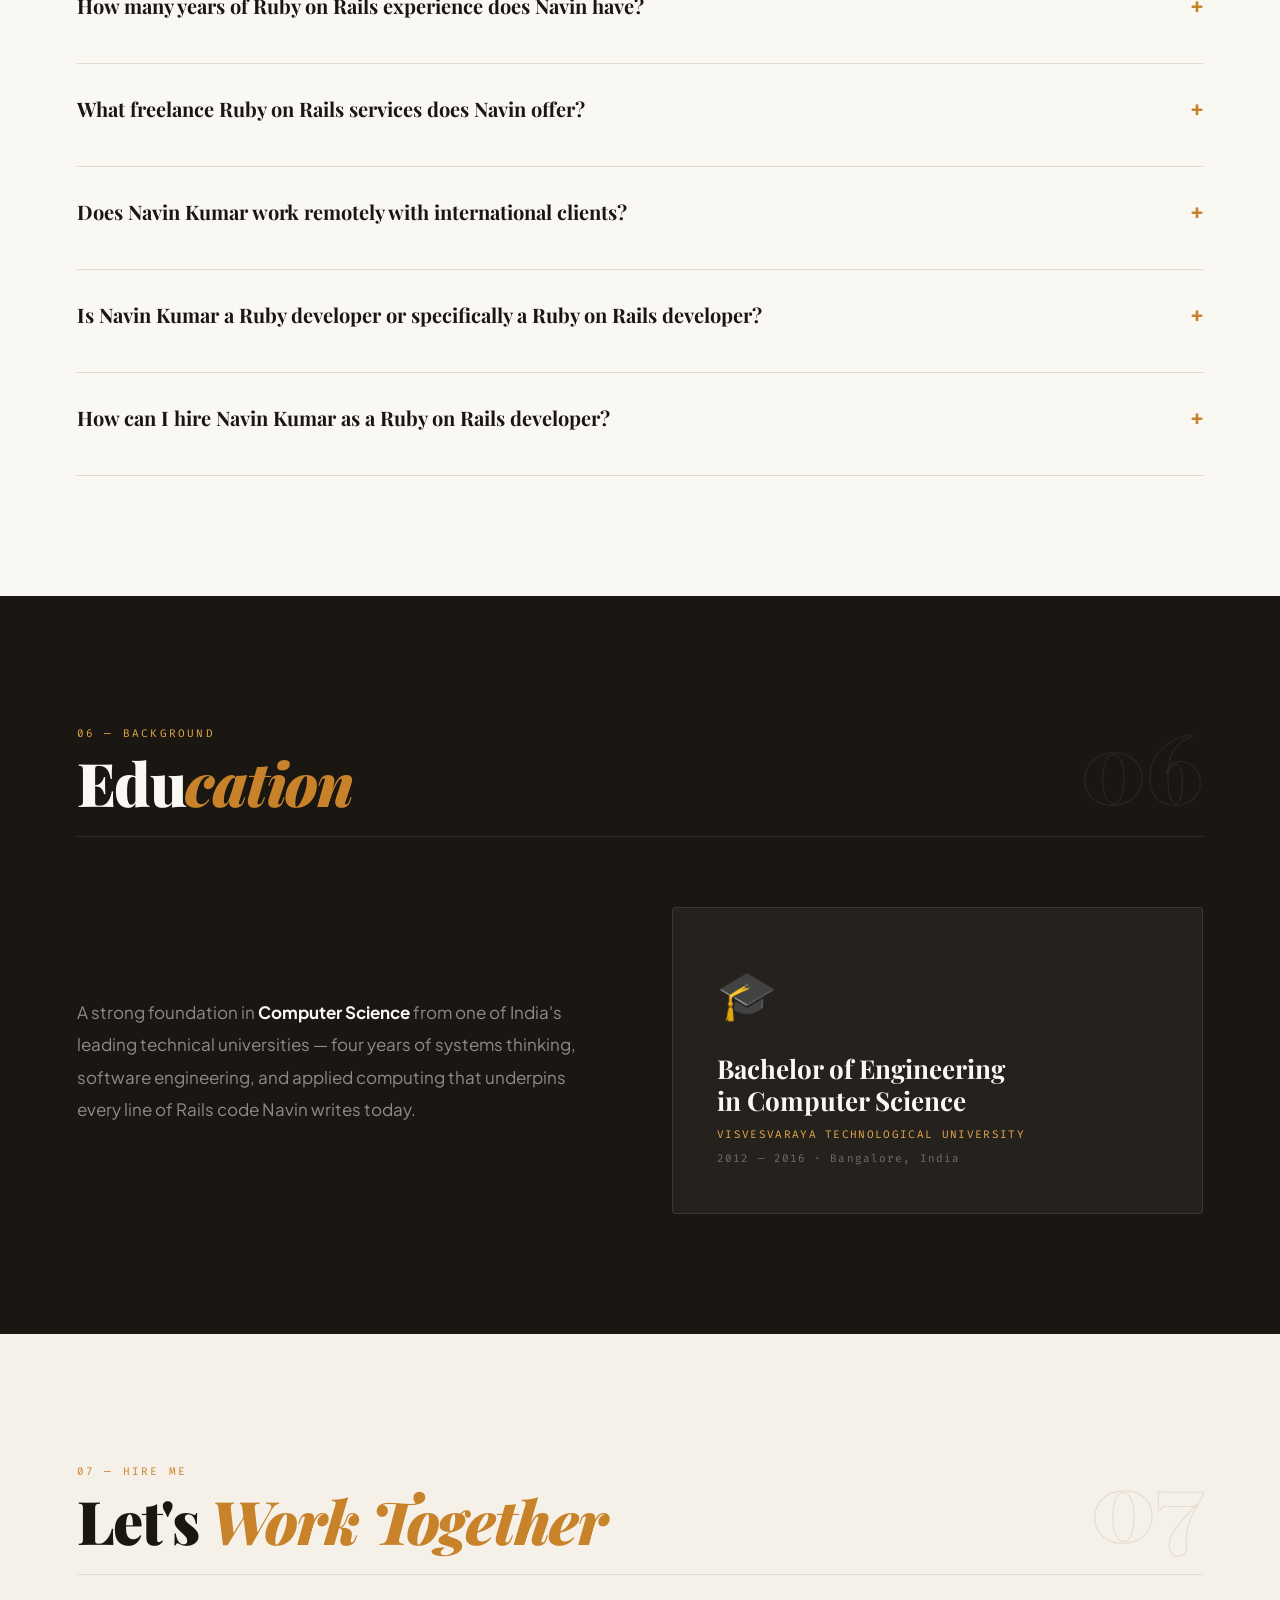
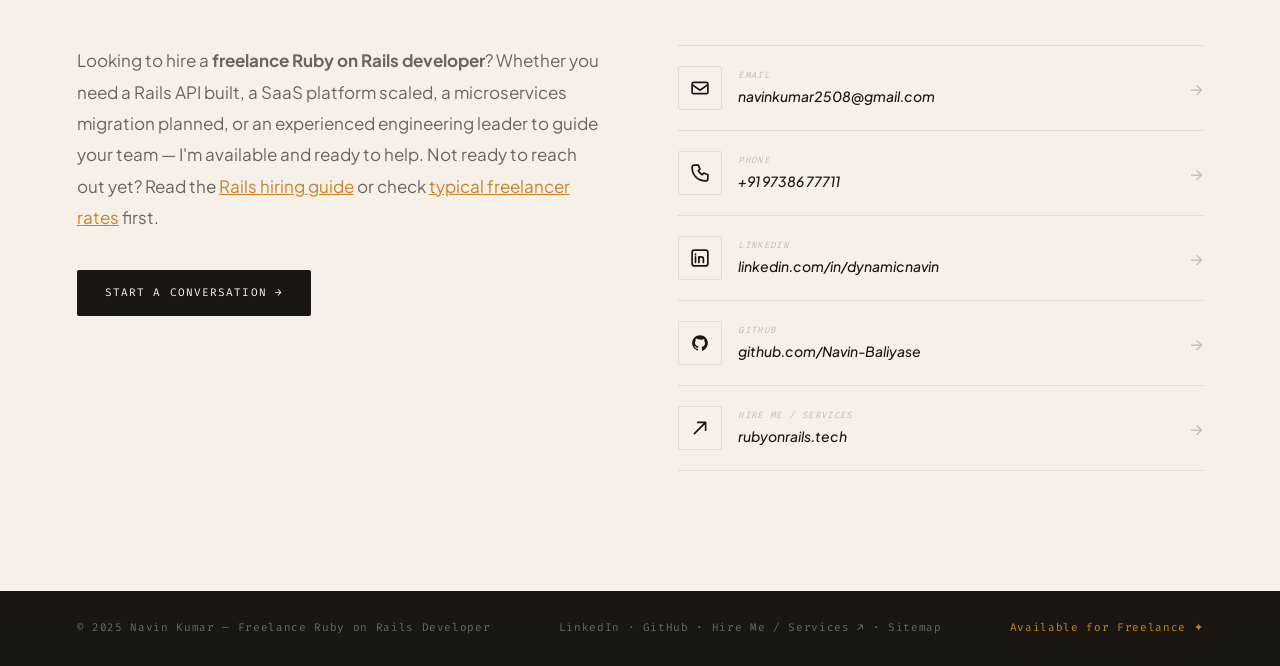
==== commit 9a939956: "profile correction" ====
--- a/index.html
+++ b/index.html
@@ -18,7 +18,7 @@
   -->
 
   <!-- PRIMARY TITLE  — lead keyword | brand | secondary -->
-  <title>Navin Kumar — Freelance Ruby on Rails Developer</title>
+  <title>Navin Kumar - Freelance Ruby on Rails Developer</title>
 
   <!-- META DESCRIPTION  — matches search intent, under 160 chars, CTA-driven -->
   <meta name="description" content="Hire Navin Kumar, a senior freelance Ruby on Rails developer with 9+ years building scalable SaaS, APIs, and microservices on AWS. India-based, works globally."/>
@@ -43,8 +43,8 @@
   ══════════════════════════════════════════════════════════════
   -->
   <meta property="og:type"             content="profile"/>
-  <meta property="og:site_name"        content="Navin Kumar — Freelance Ruby on Rails Developer"/>
-  <meta property="og:title"            content="Hire Navin Kumar — Freelance Ruby on Rails Developer &amp; Engineering Leader"/>
+  <meta property="og:site_name"        content="Navin Kumar - Freelance Ruby on Rails Developer"/>
+  <meta property="og:title"            content="Hire Navin Kumar - Freelance Ruby on Rails Developer &amp; Engineering Leader"/>
   <meta property="og:description"      content="9+ years building scalable SaaS on Ruby on Rails. Expert in microservices, AWS, Azure, PostgreSQL &amp; CI/CD. Available for freelance &amp; senior engineering roles globally."/>
   <meta property="og:url"              content="https://rubyonrails.info/"/>
   <meta property="og:image"            content="https://rubyonrails.info/og-image.png"/>
@@ -52,7 +52,7 @@
   <meta property="og:image:type"       content="image/png"/>
   <meta property="og:image:width"      content="1200"/>
   <meta property="og:image:height"     content="630"/>
-  <meta property="og:image:alt"        content="Navin Kumar — Freelance Ruby on Rails Developer"/>
+  <meta property="og:image:alt"        content="Navin Kumar - Freelance Ruby on Rails Developer"/>
   <meta property="og:locale"           content="en_IN"/>
   <meta property="og:locale:alternate" content="en_US"/>
   <meta property="og:locale:alternate" content="en_GB"/>
@@ -66,7 +66,7 @@
   ══════════════════════════════════════════════════════════════
   -->
   <meta name="twitter:card"        content="summary_large_image"/>
-  <meta name="twitter:title"       content="Hire Navin Kumar — Freelance Ruby on Rails Developer"/>
+  <meta name="twitter:title"       content="Hire Navin Kumar - Freelance Ruby on Rails Developer"/>
   <meta name="twitter:description" content="Senior Ruby on Rails developer &amp; engineering leader. 9+ yrs · SaaS · Microservices · AWS · Available for freelance &amp; remote projects."/>
   <meta name="twitter:image"       content="https://rubyonrails.info/og-image.png"/>
   <meta name="twitter:image:alt"   content="Navin Kumar Ruby on Rails Developer"/>
@@ -196,13 +196,13 @@
       {
         "@type": "ProfilePage",
         "@id": "https://rubyonrails.info/#page",
-        "name": "Navin Kumar — Freelance Ruby on Rails Developer &amp; Engineering Leader",
+        "name": "Navin Kumar - Freelance Ruby on Rails Developer &amp; Engineering Leader",
         "description": "Portfolio of Navin Kumar, a senior freelance Ruby on Rails developer with 9+ years experience in SaaS, microservices, AWS, and backend engineering.",
         "url": "https://rubyonrails.info/",
         "inLanguage": "en-IN",
         "mainEntity": { "@id": "https://rubyonrails.info/#person" },
         "datePublished": "2025-01-01",
-        "dateModified": "2026-03-28",
+        "dateModified": "2026-03-03",
         "breadcrumb": { "@id": "https://rubyonrails.info/#breadcrumb" }
       },
 
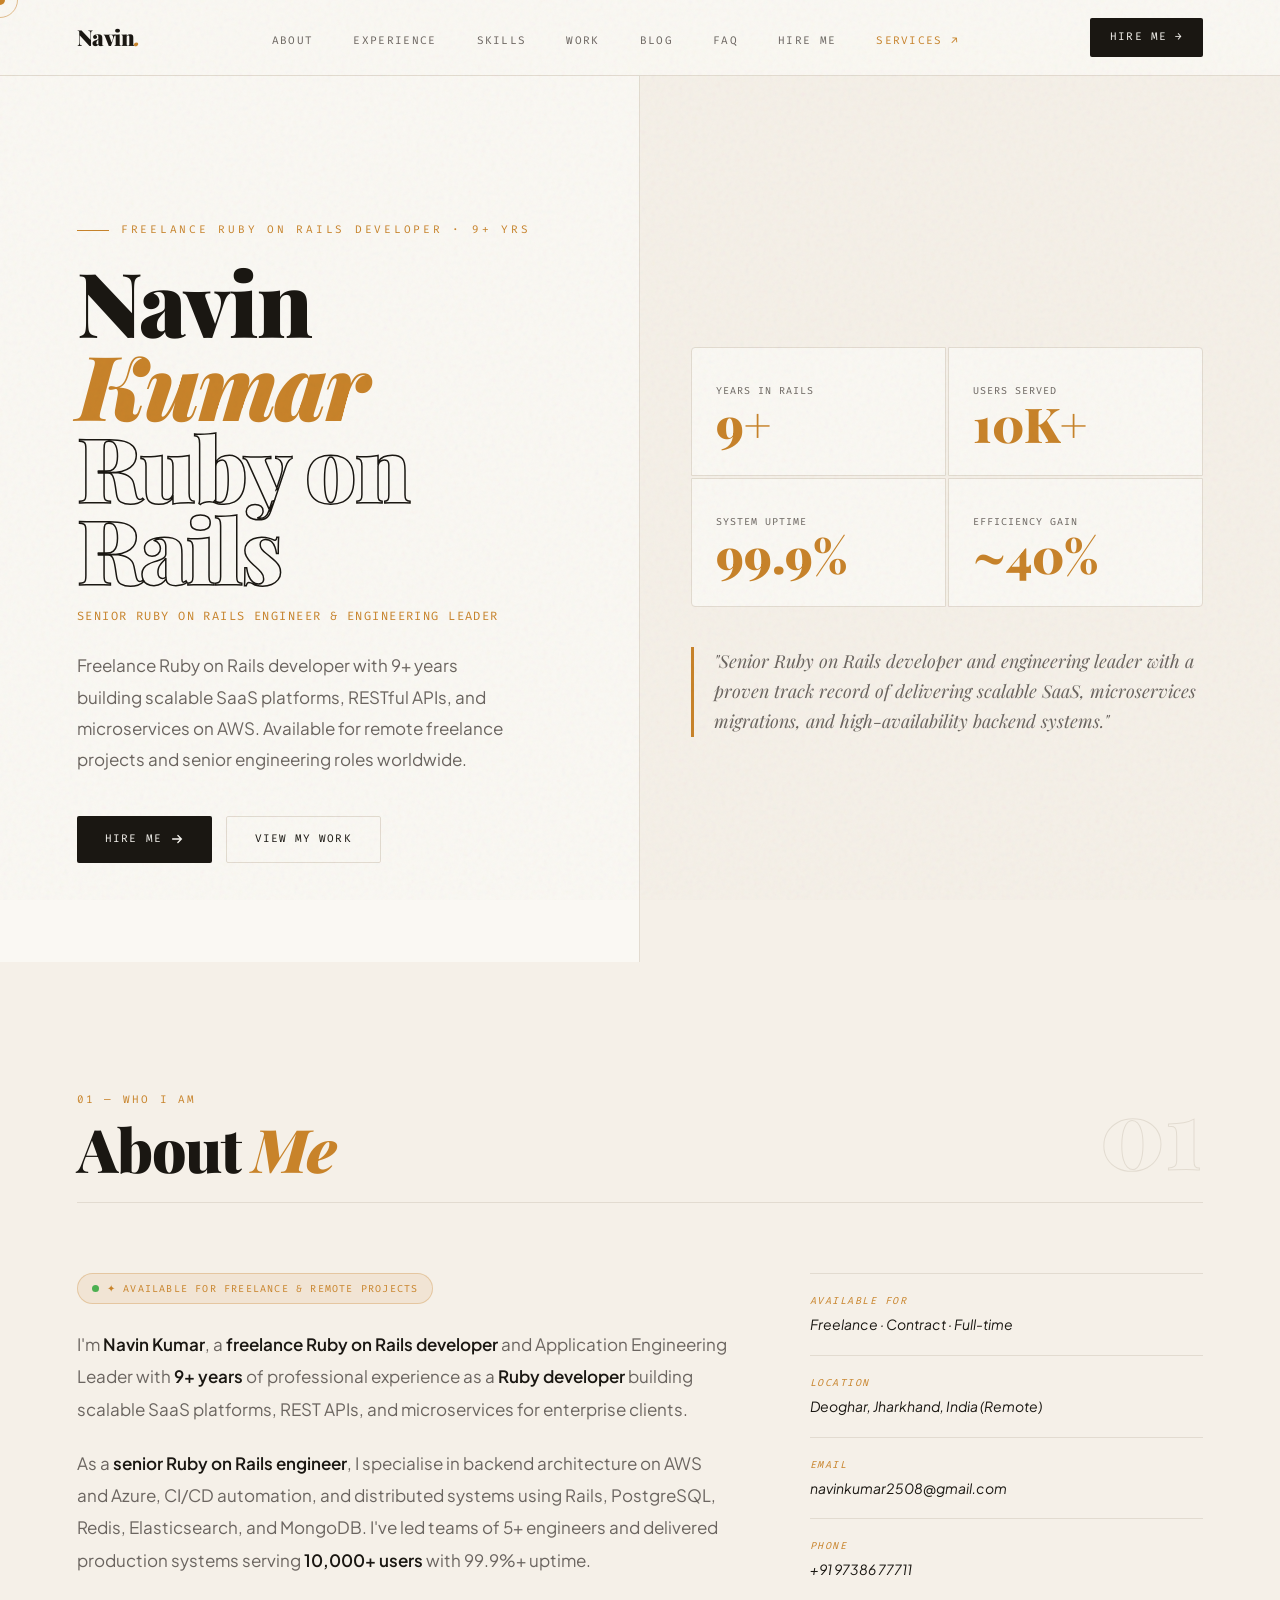
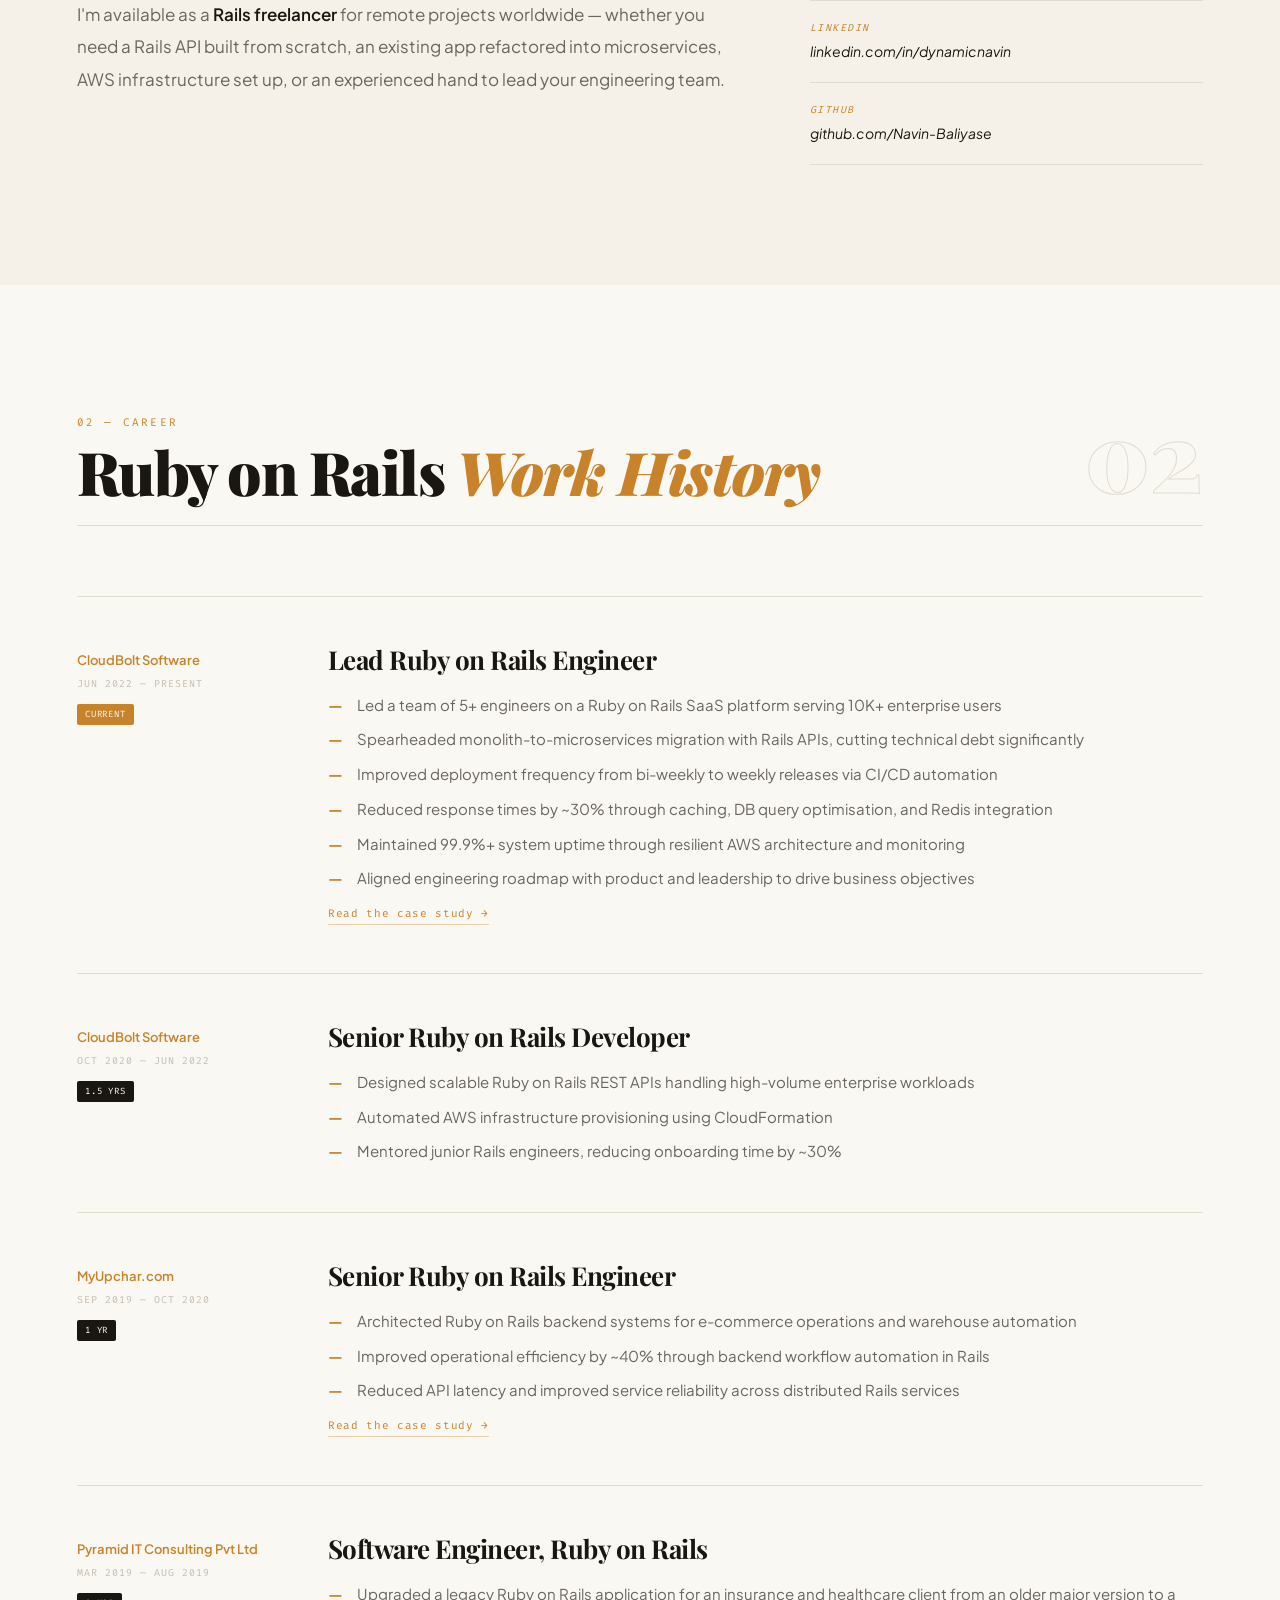
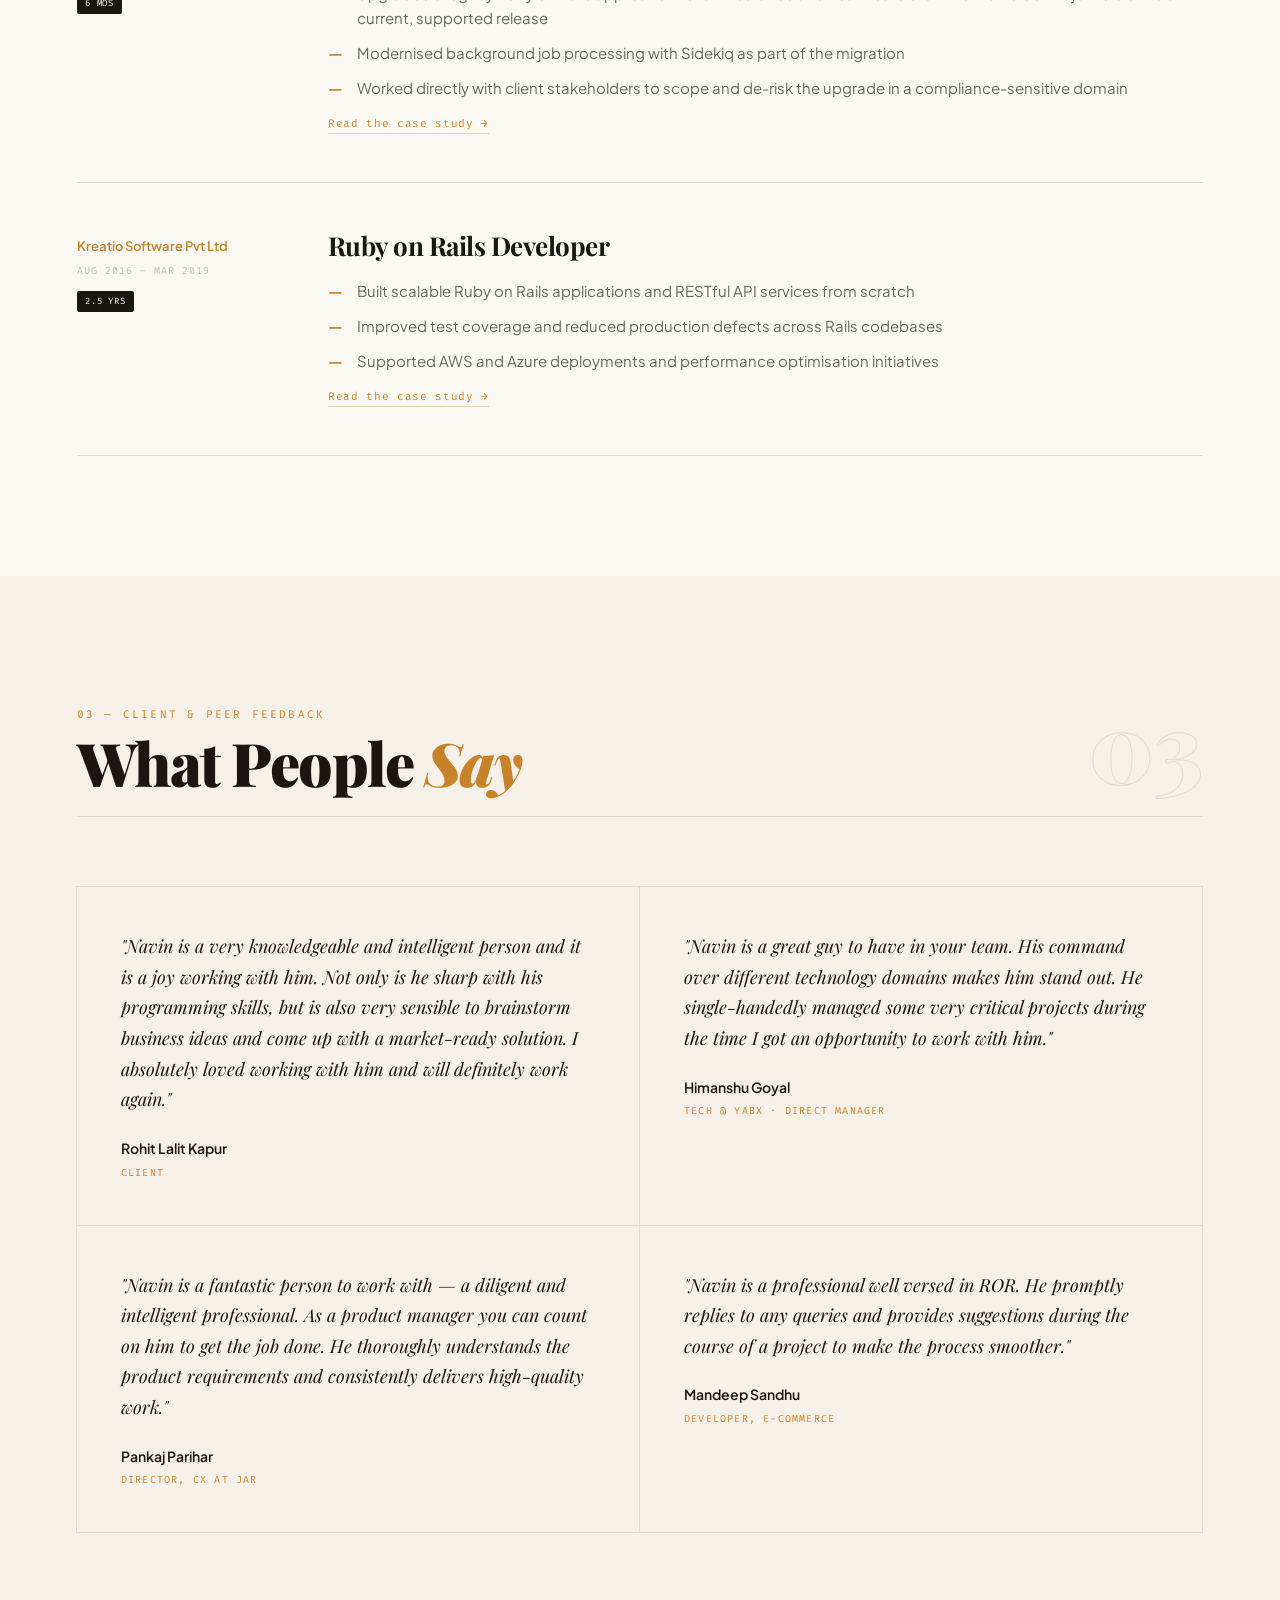
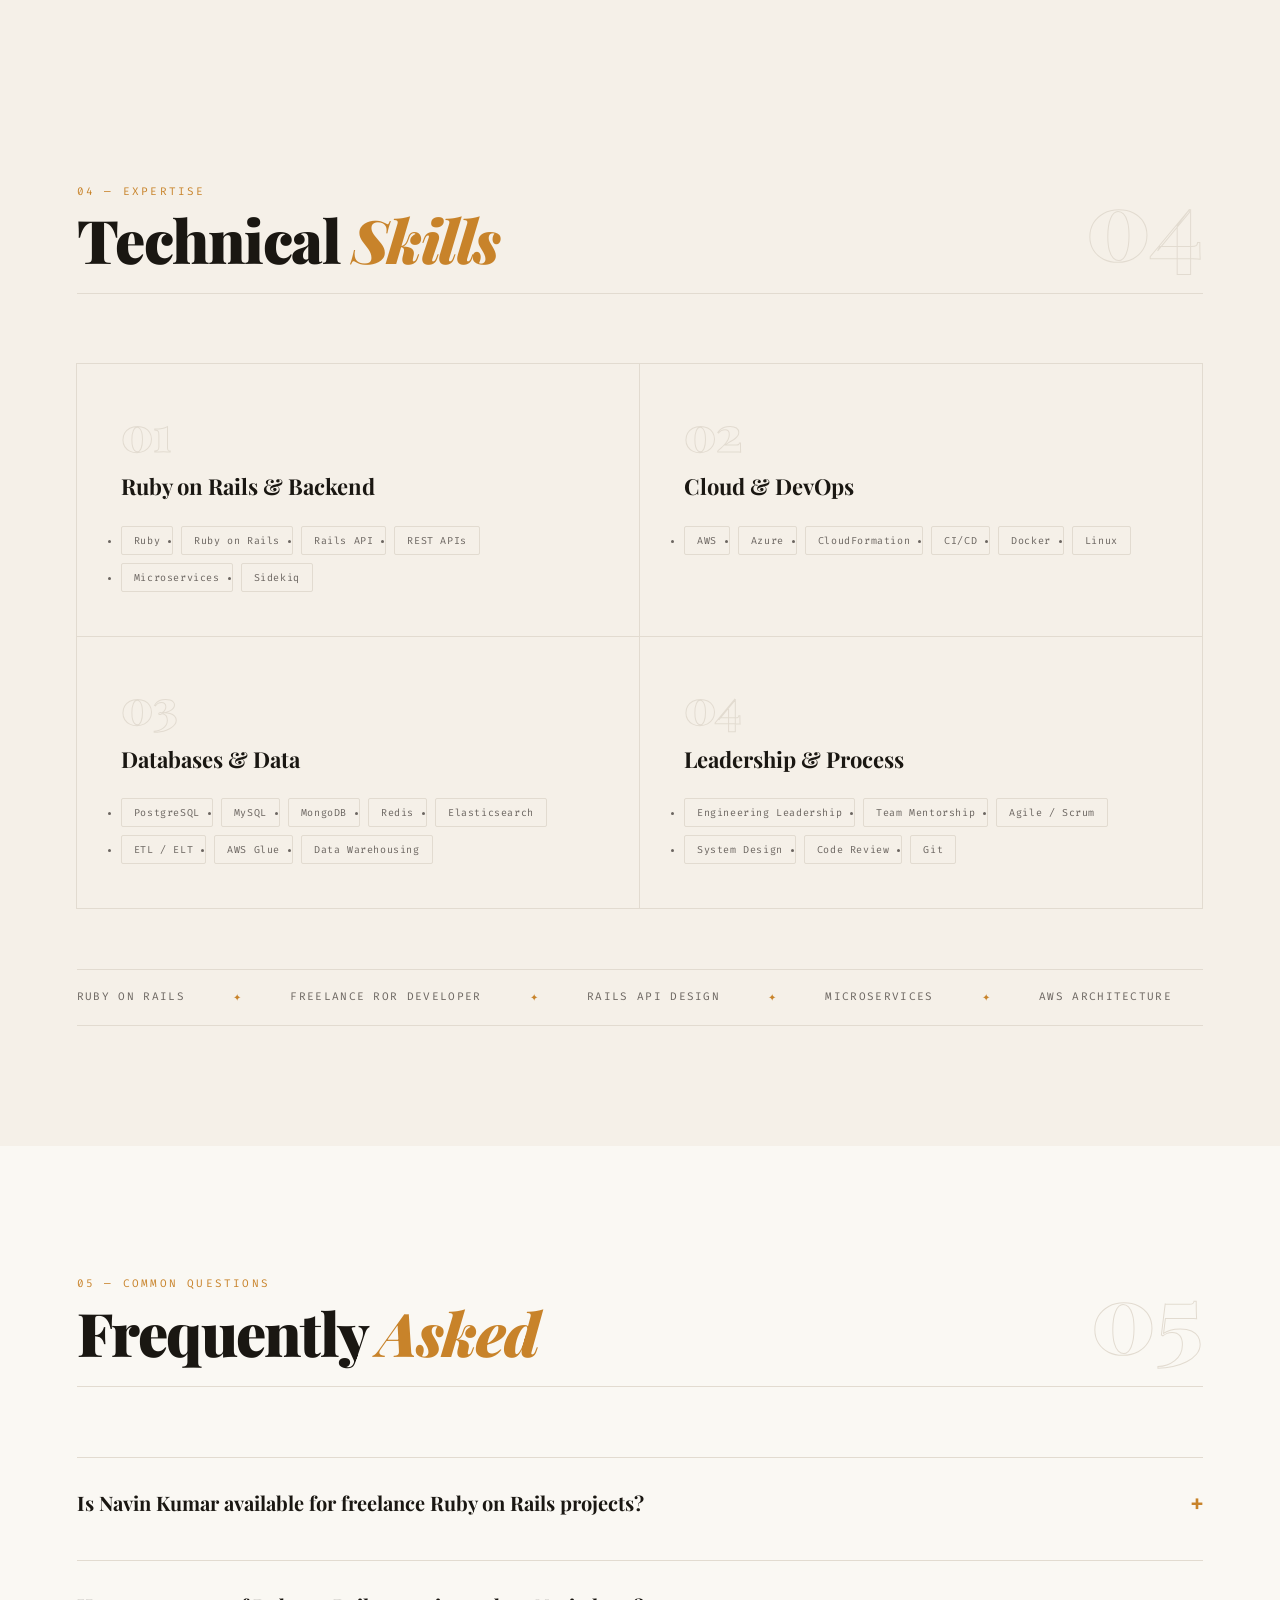
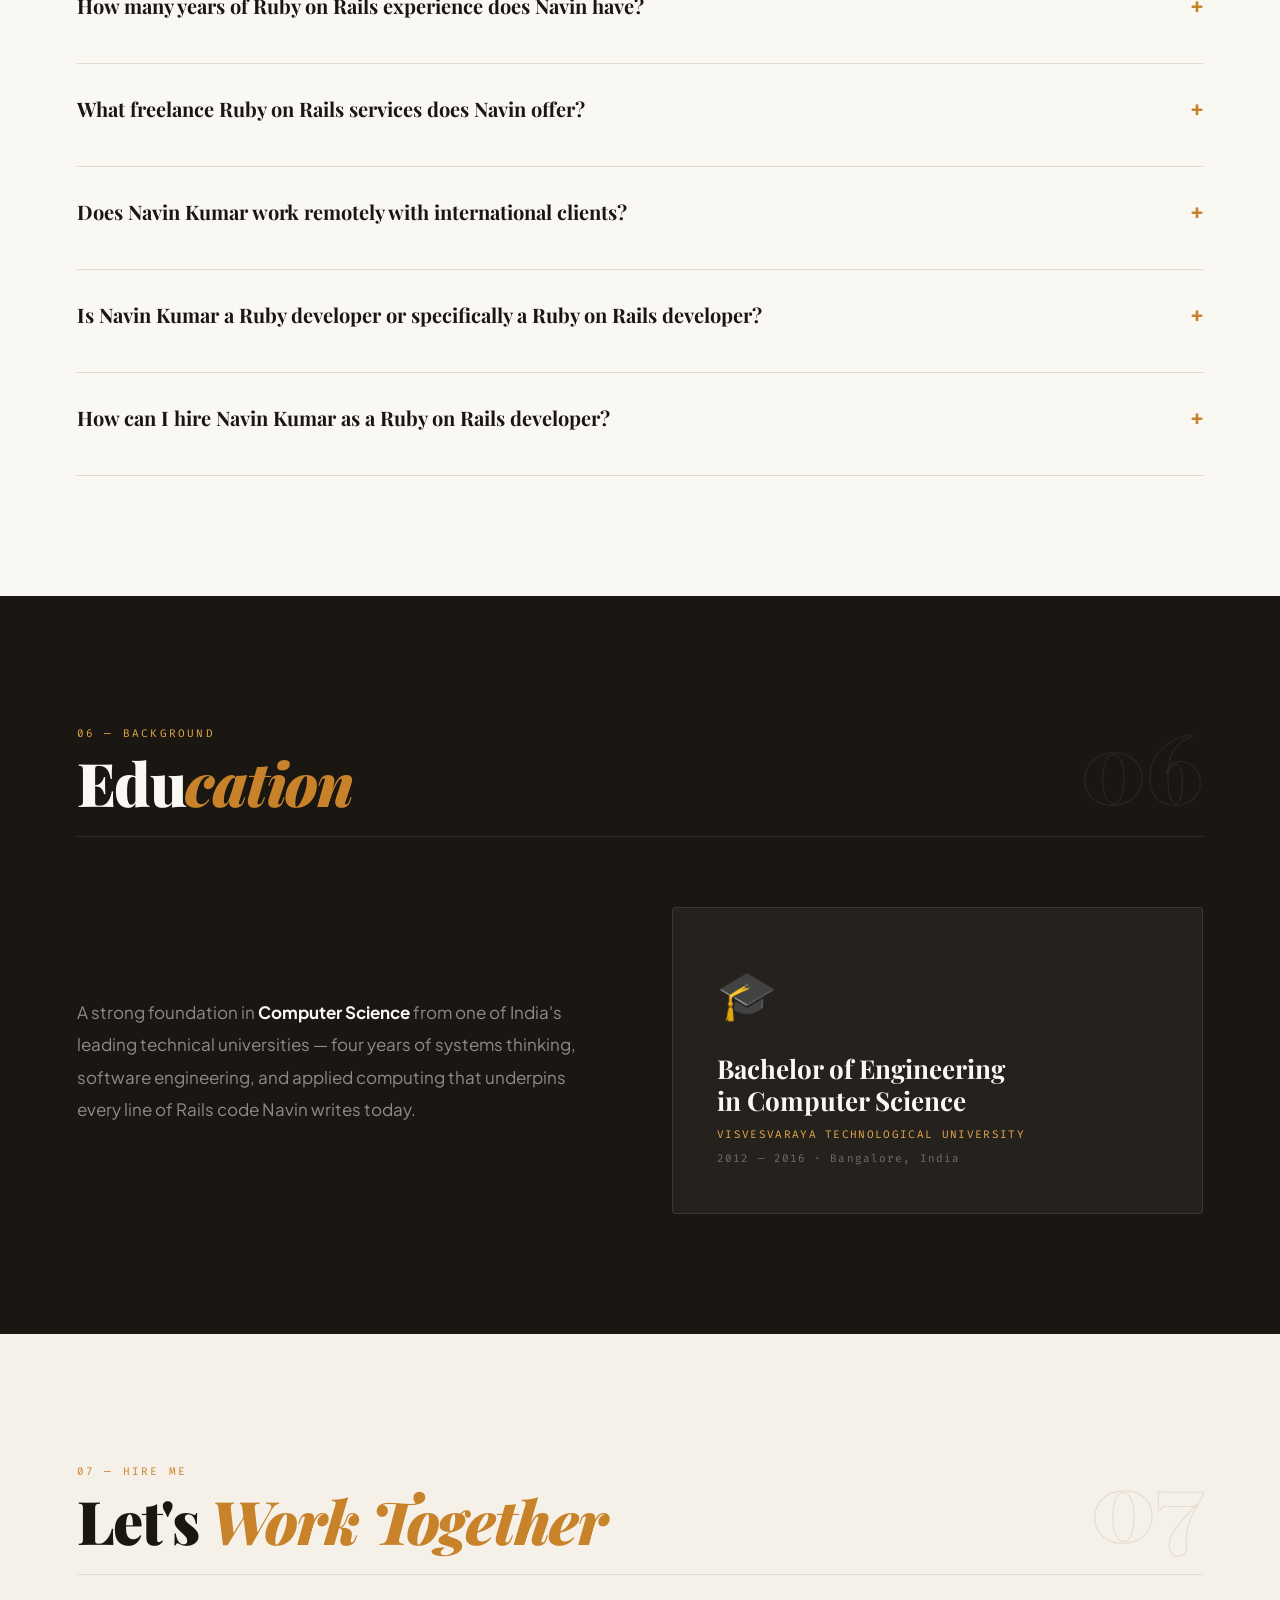
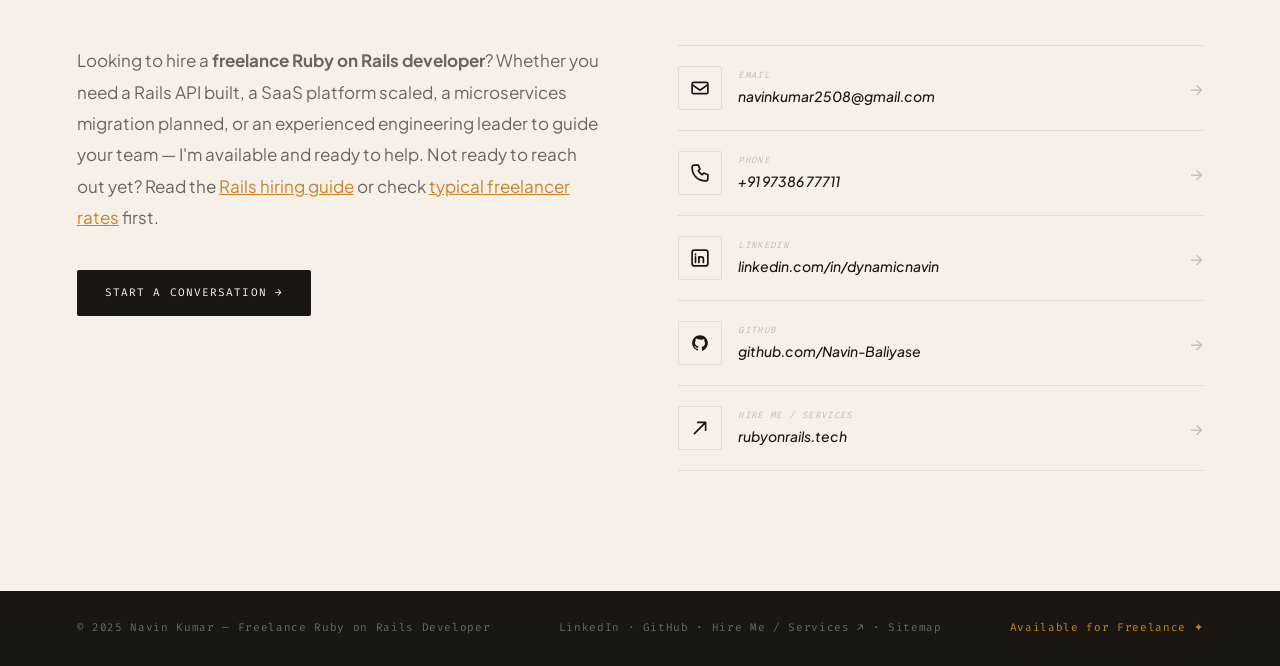
==== commit e4f4b37d: "profile correction" ====
--- a/index.html
+++ b/index.html
@@ -201,8 +201,8 @@
         "url": "https://rubyonrails.info/",
         "inLanguage": "en-IN",
         "mainEntity": { "@id": "https://rubyonrails.info/#person" },
-        "datePublished": "2025-01-01",
-        "dateModified": "2026-03-03",
+        "dateCreated": "2025-08-07T12:34:00-05:00",
+        "dateModified": "2026-08-07T14:53:00-05:00",
         "breadcrumb": { "@id": "https://rubyonrails.info/#breadcrumb" }
       },
 
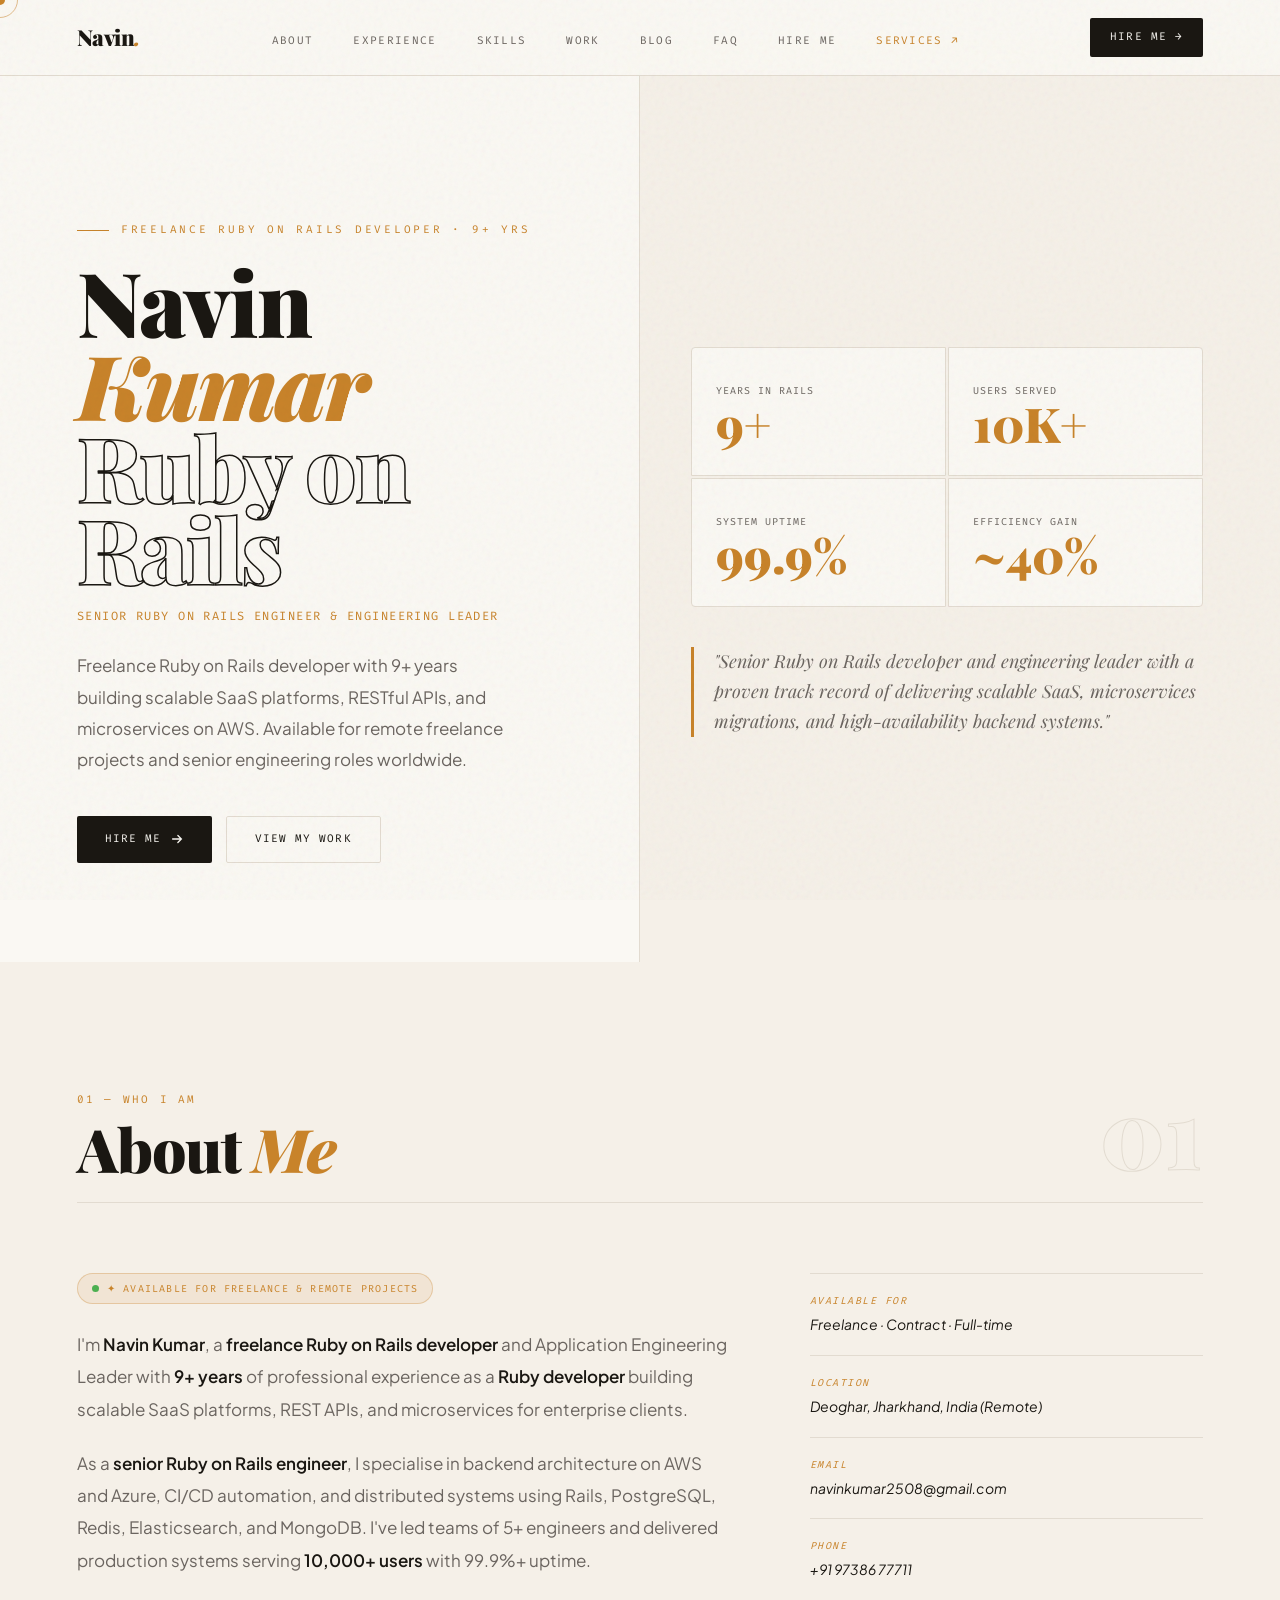
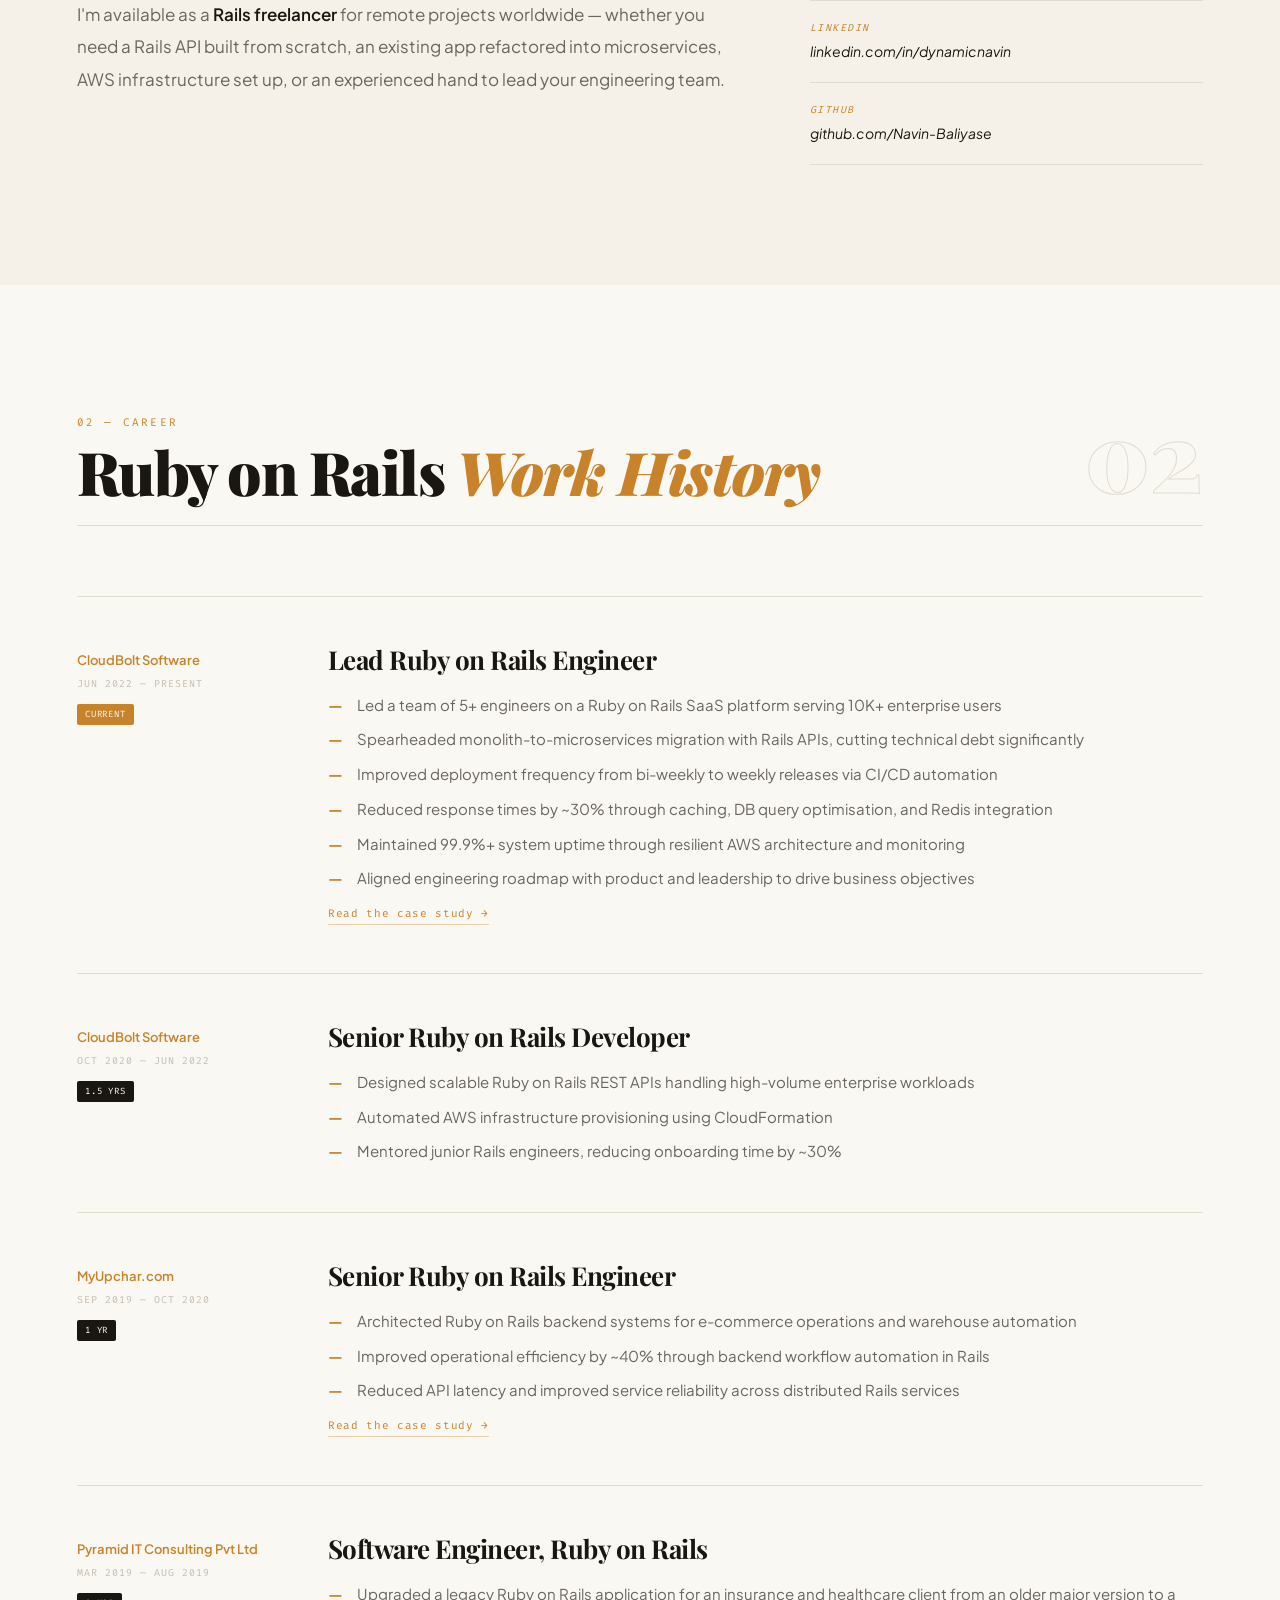
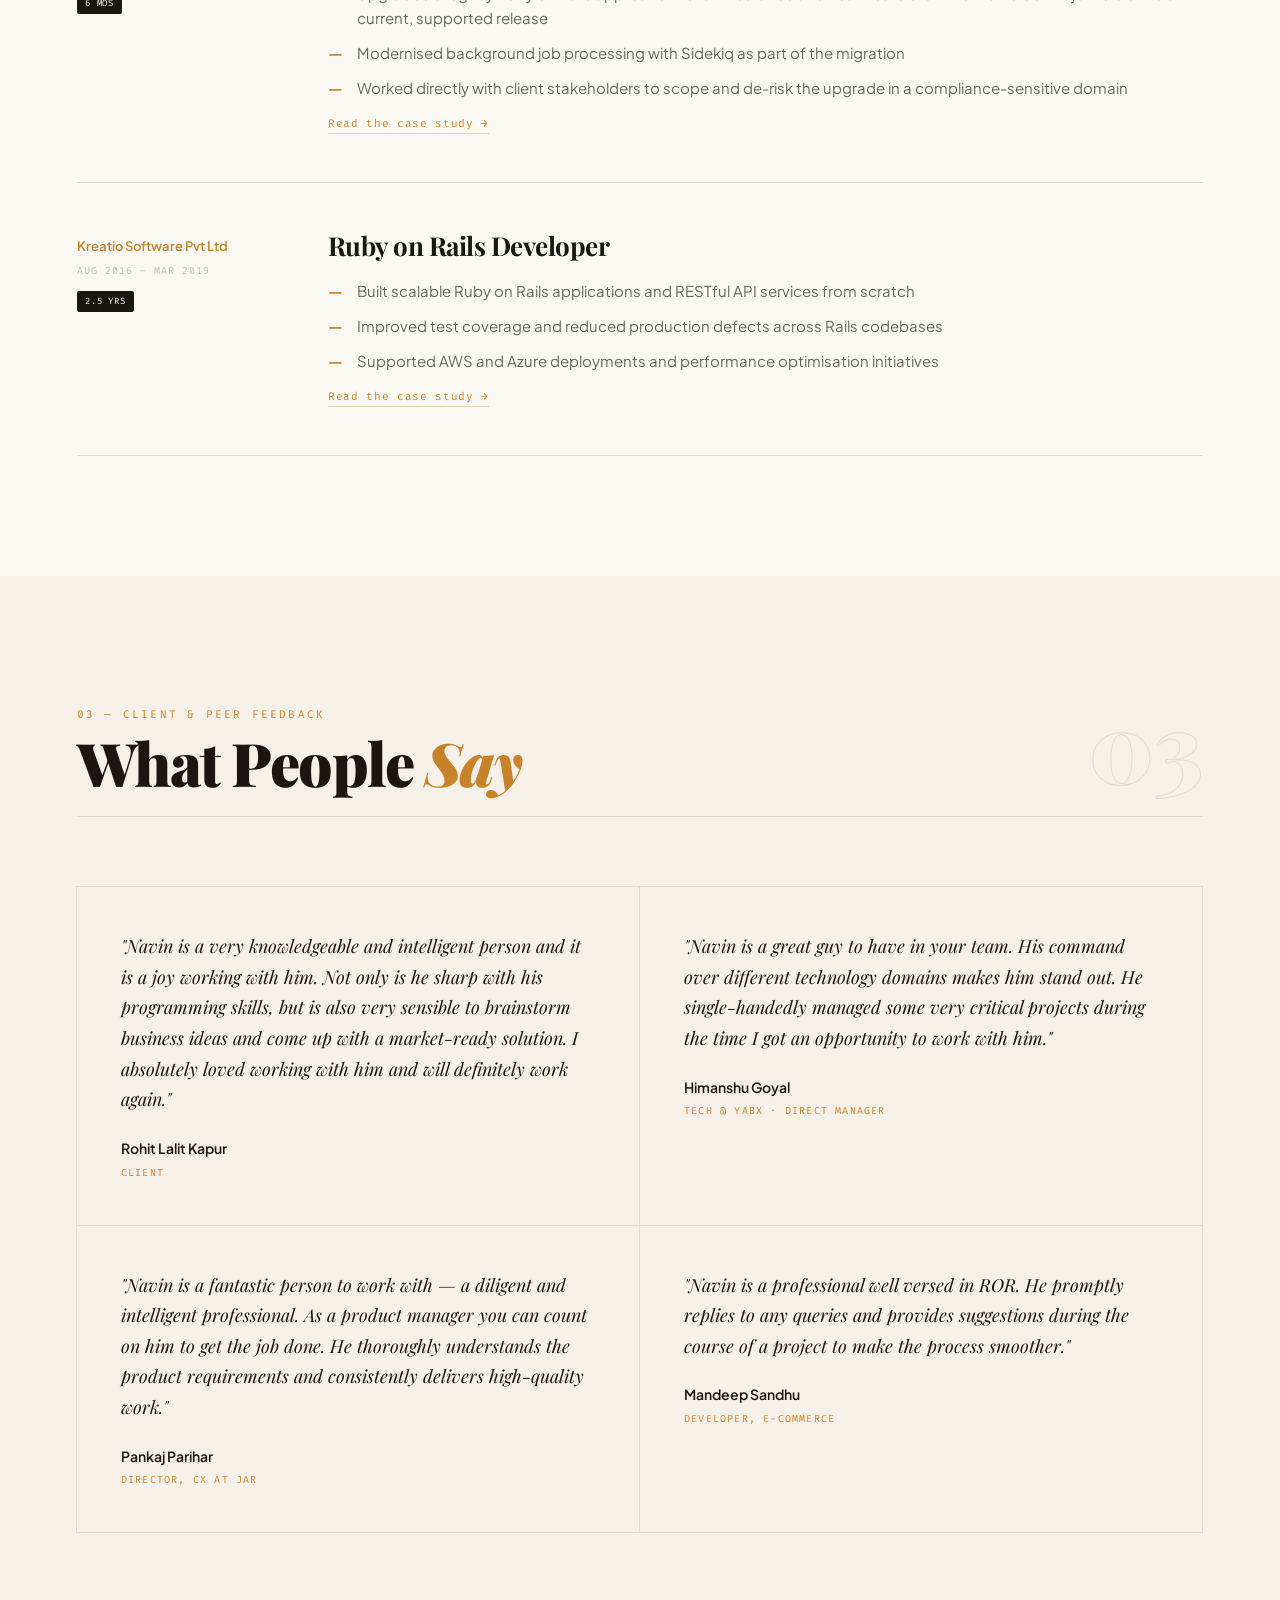
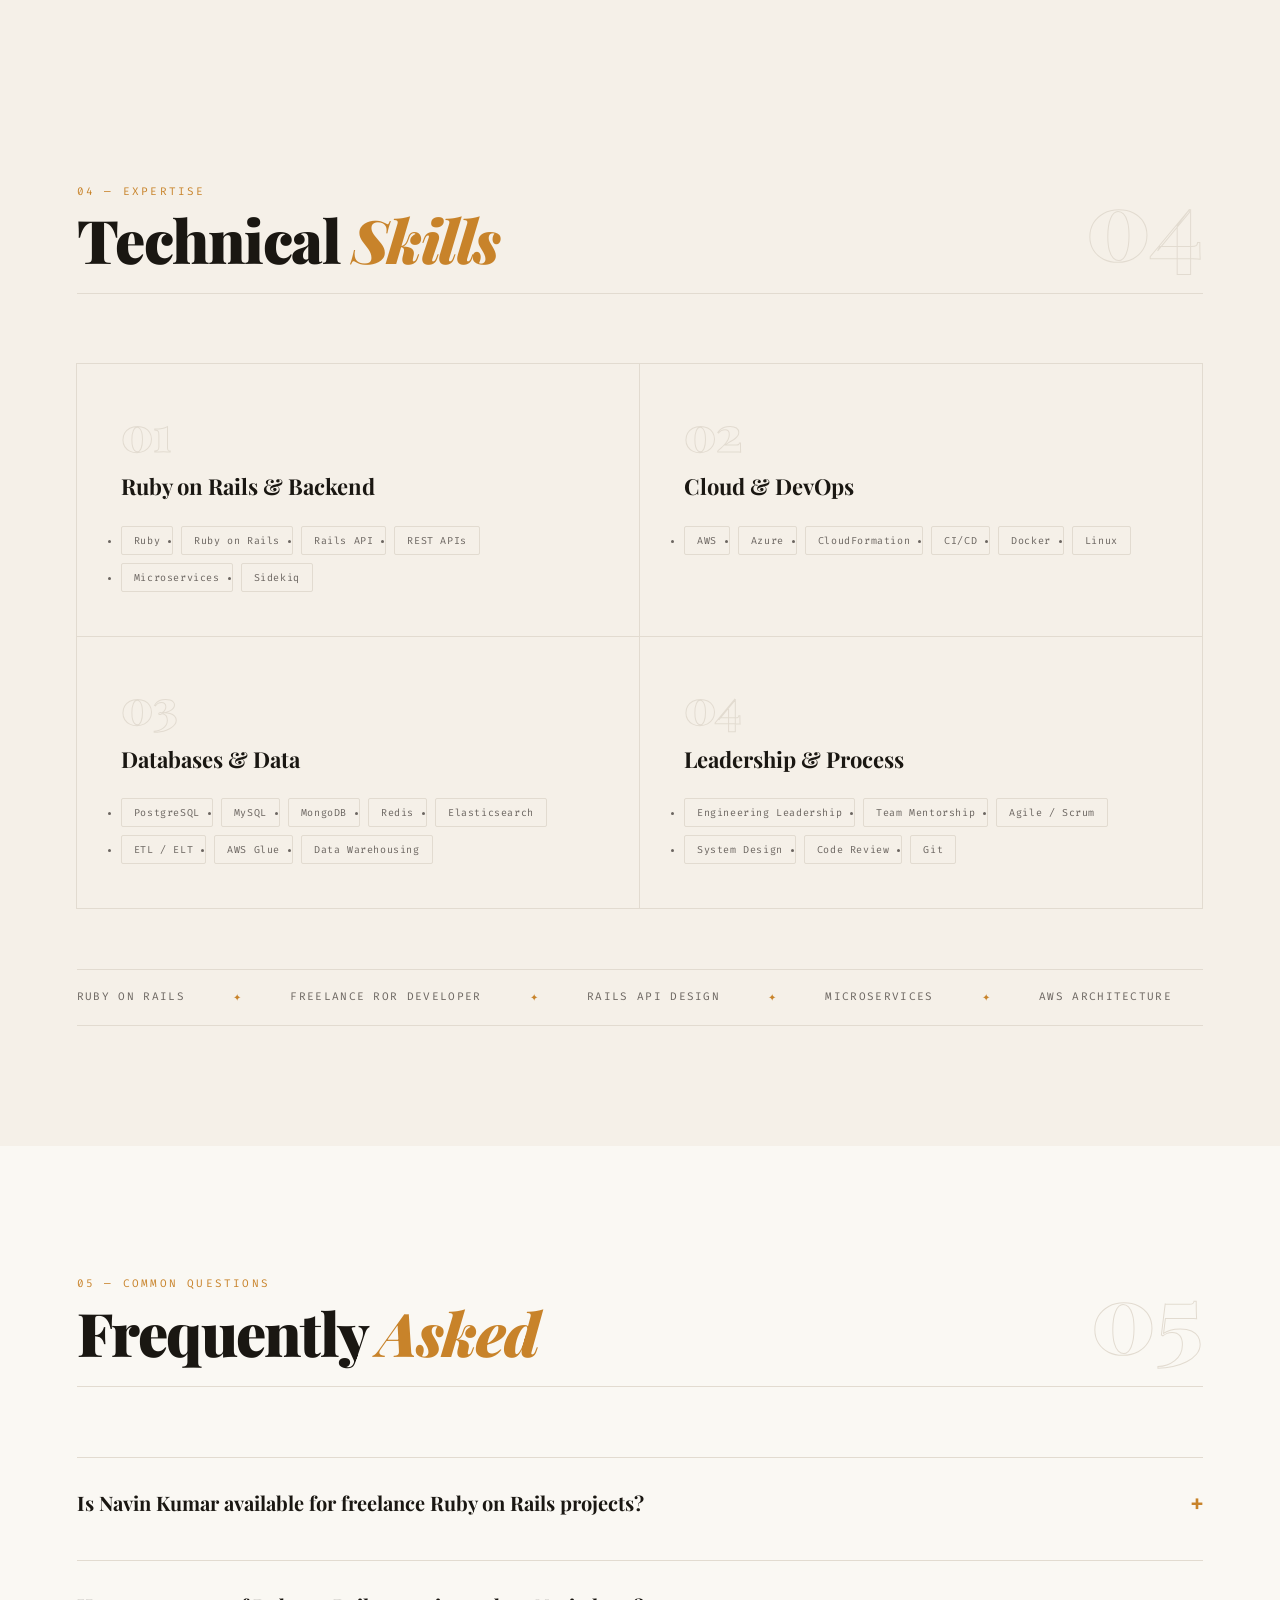
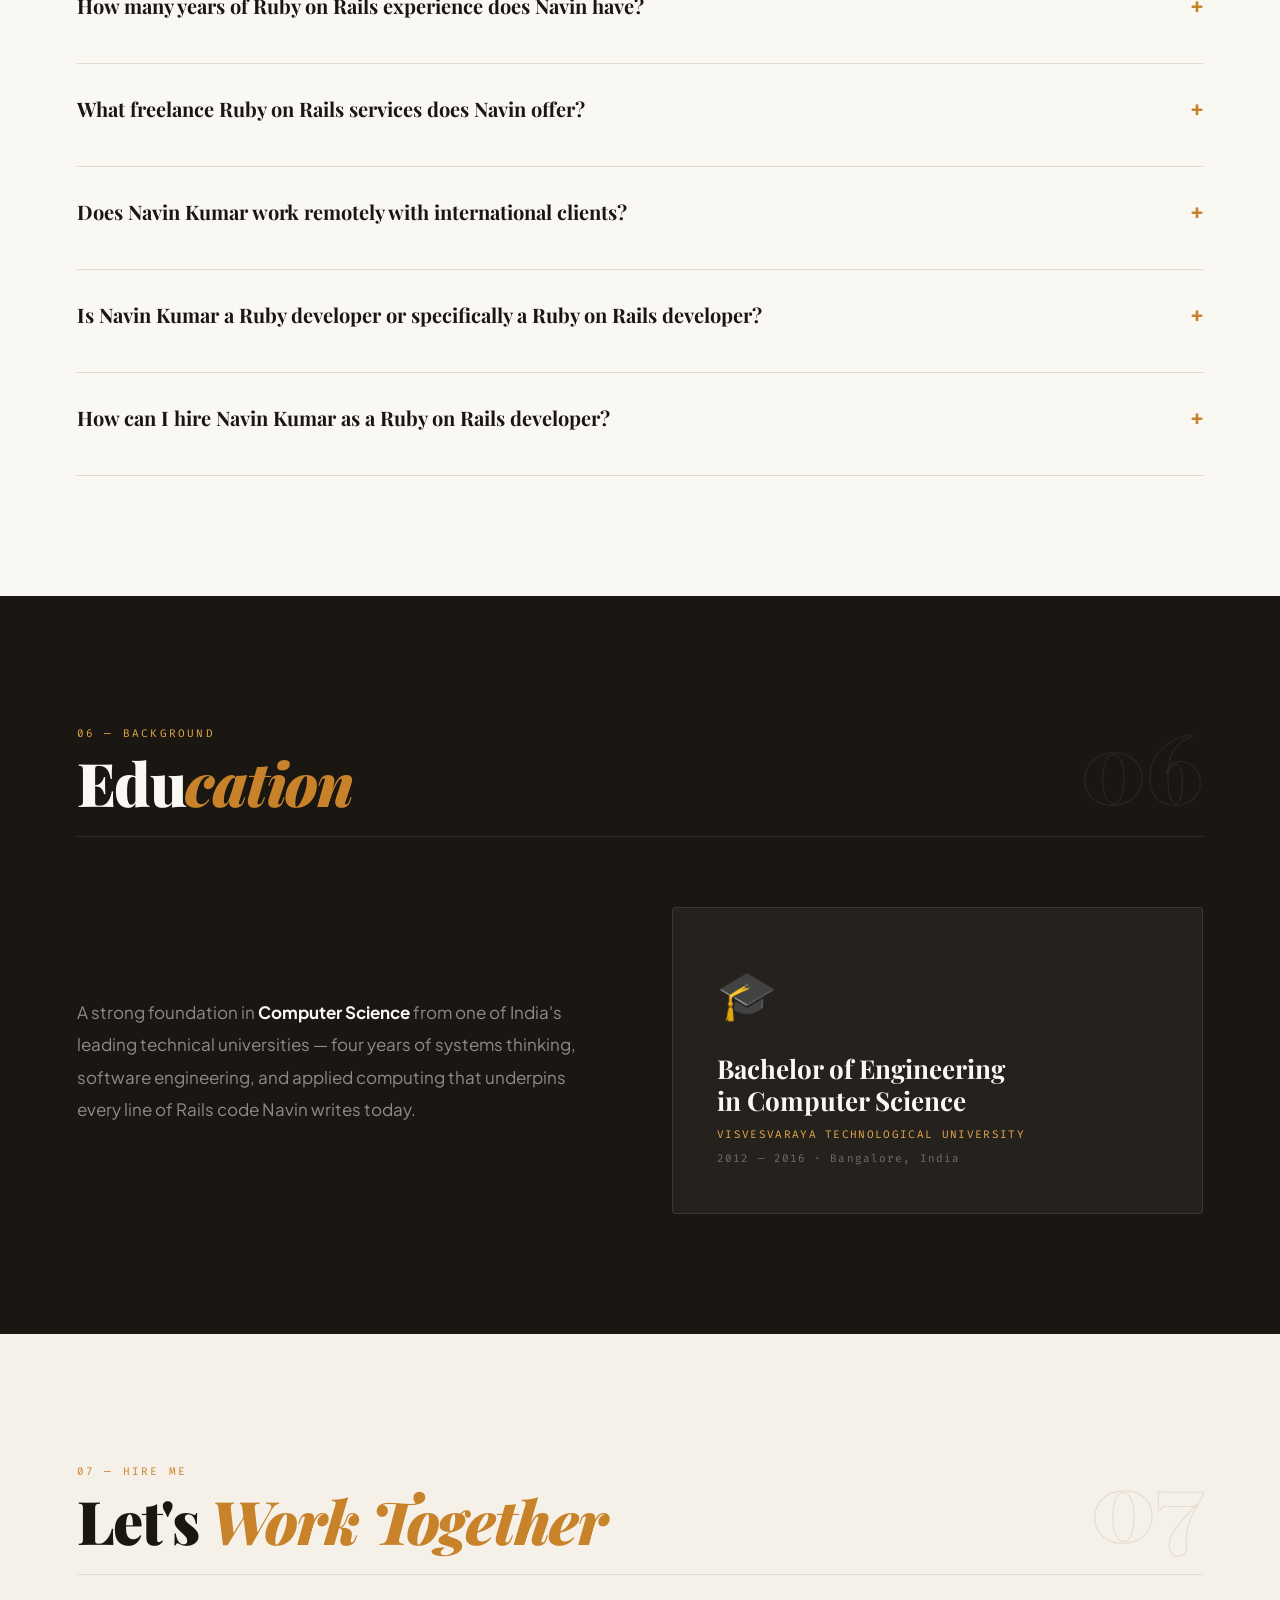
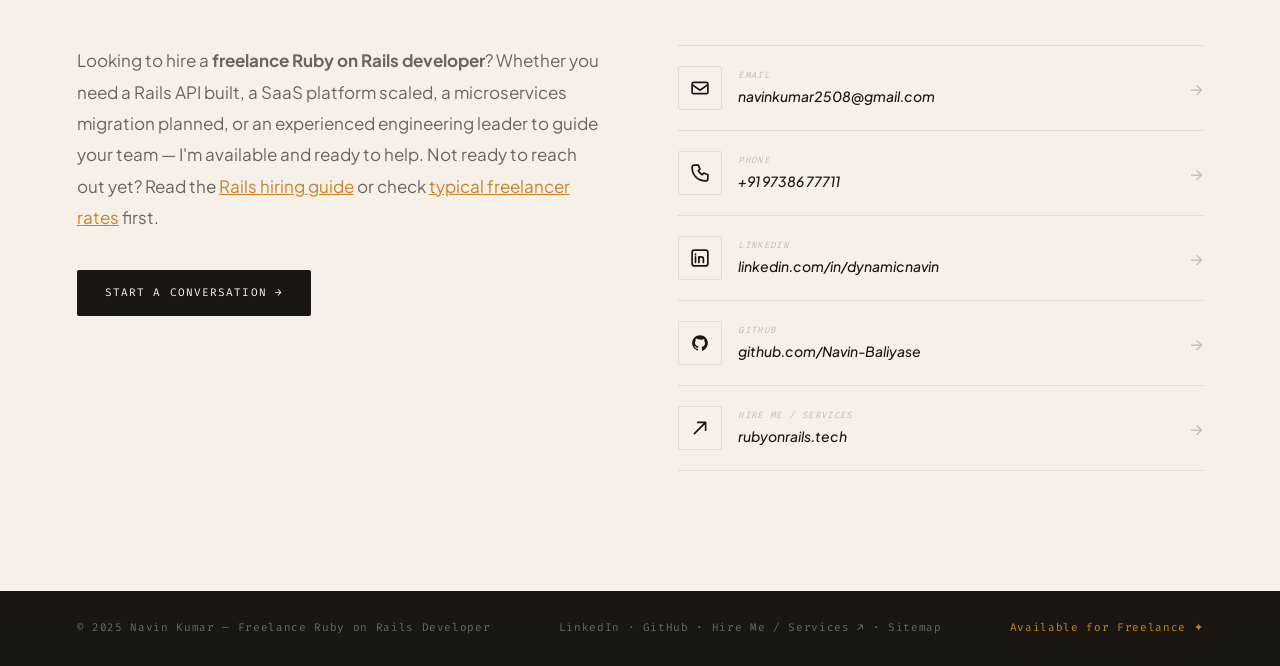
==== commit 9b9ac60e: "Fix invalid ProfilePage dateCreated/dateModified format Search Console flagged "Invalid datetime val" ====
--- a/index.html
+++ b/index.html
@@ -201,8 +201,8 @@
         "url": "https://rubyonrails.info/",
         "inLanguage": "en-IN",
         "mainEntity": { "@id": "https://rubyonrails.info/#person" },
-        "dateCreated": "2025-08-07T12:34:00-05:00",
-        "dateModified": "2026-08-07T14:53:00-05:00",
+        "dateCreated": "2025-08-07",
+        "dateModified": "2026-08-08",
         "breadcrumb": { "@id": "https://rubyonrails.info/#breadcrumb" }
       },
 
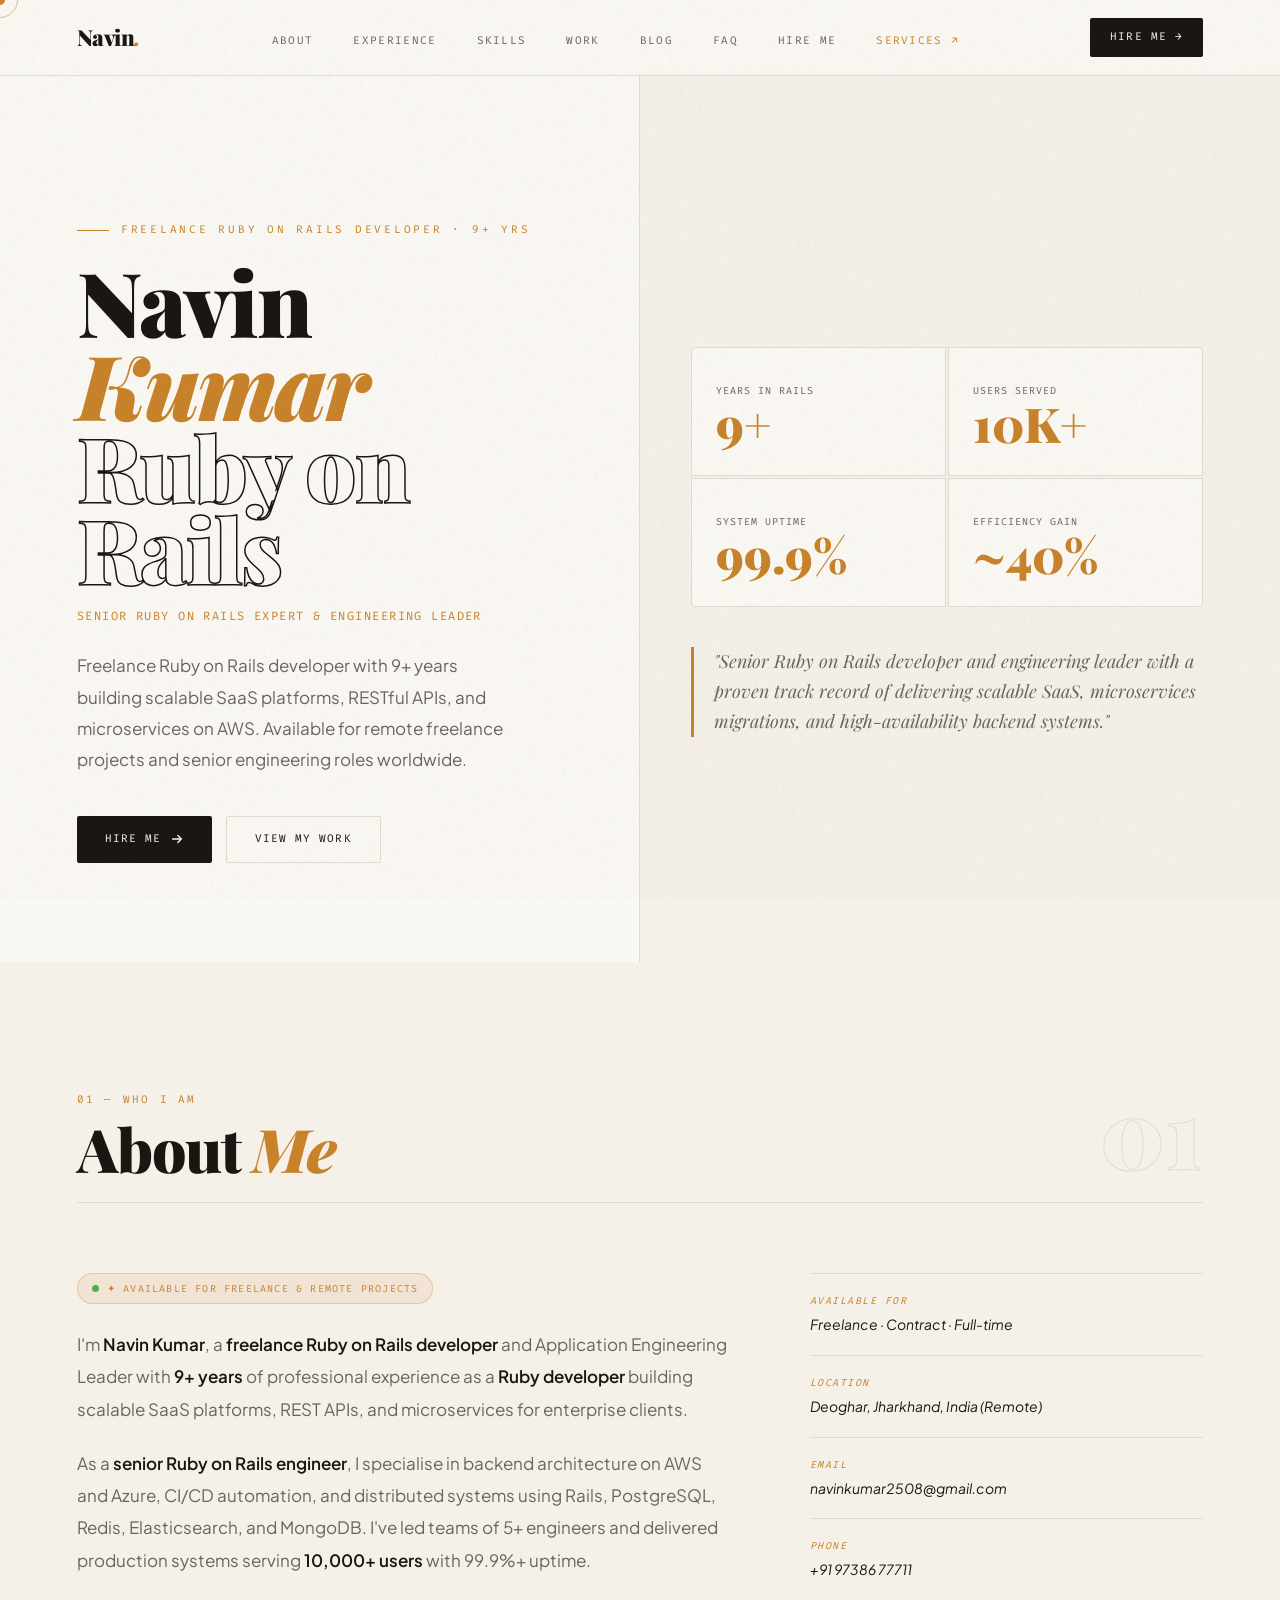
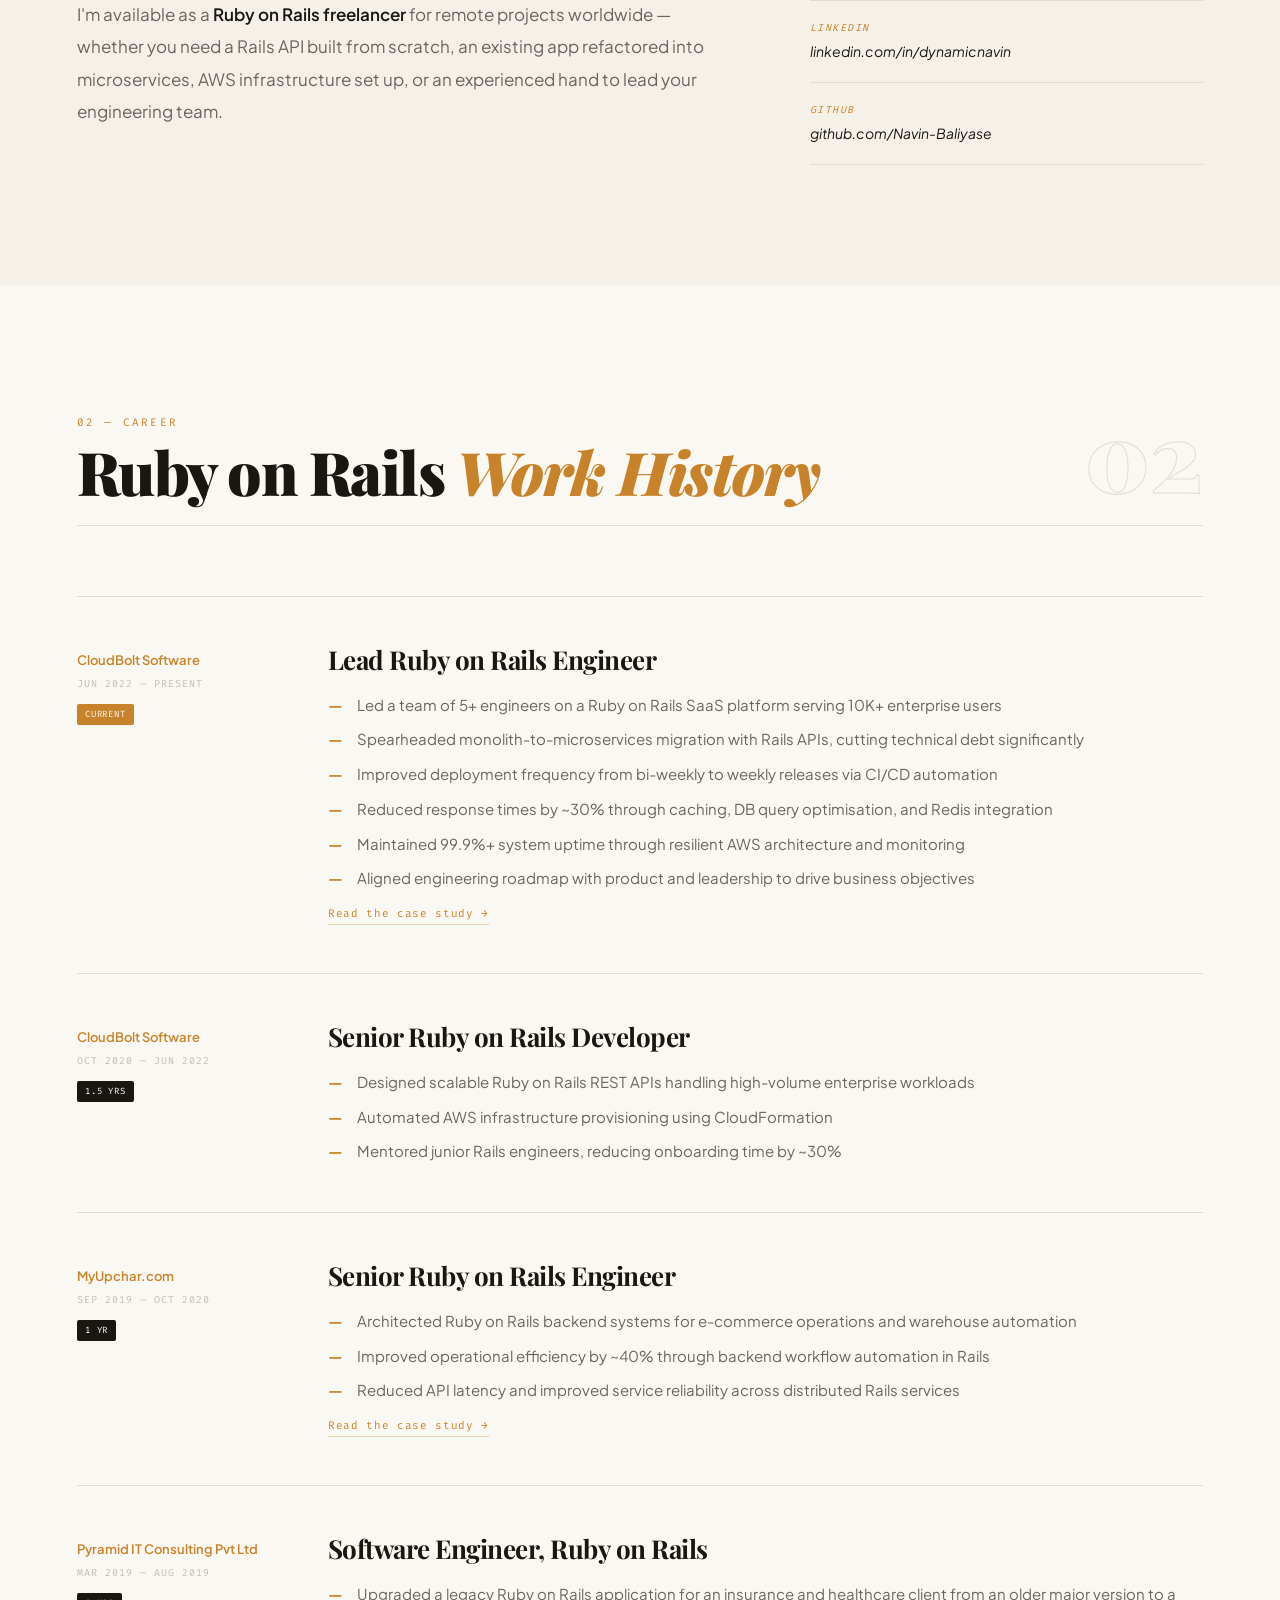
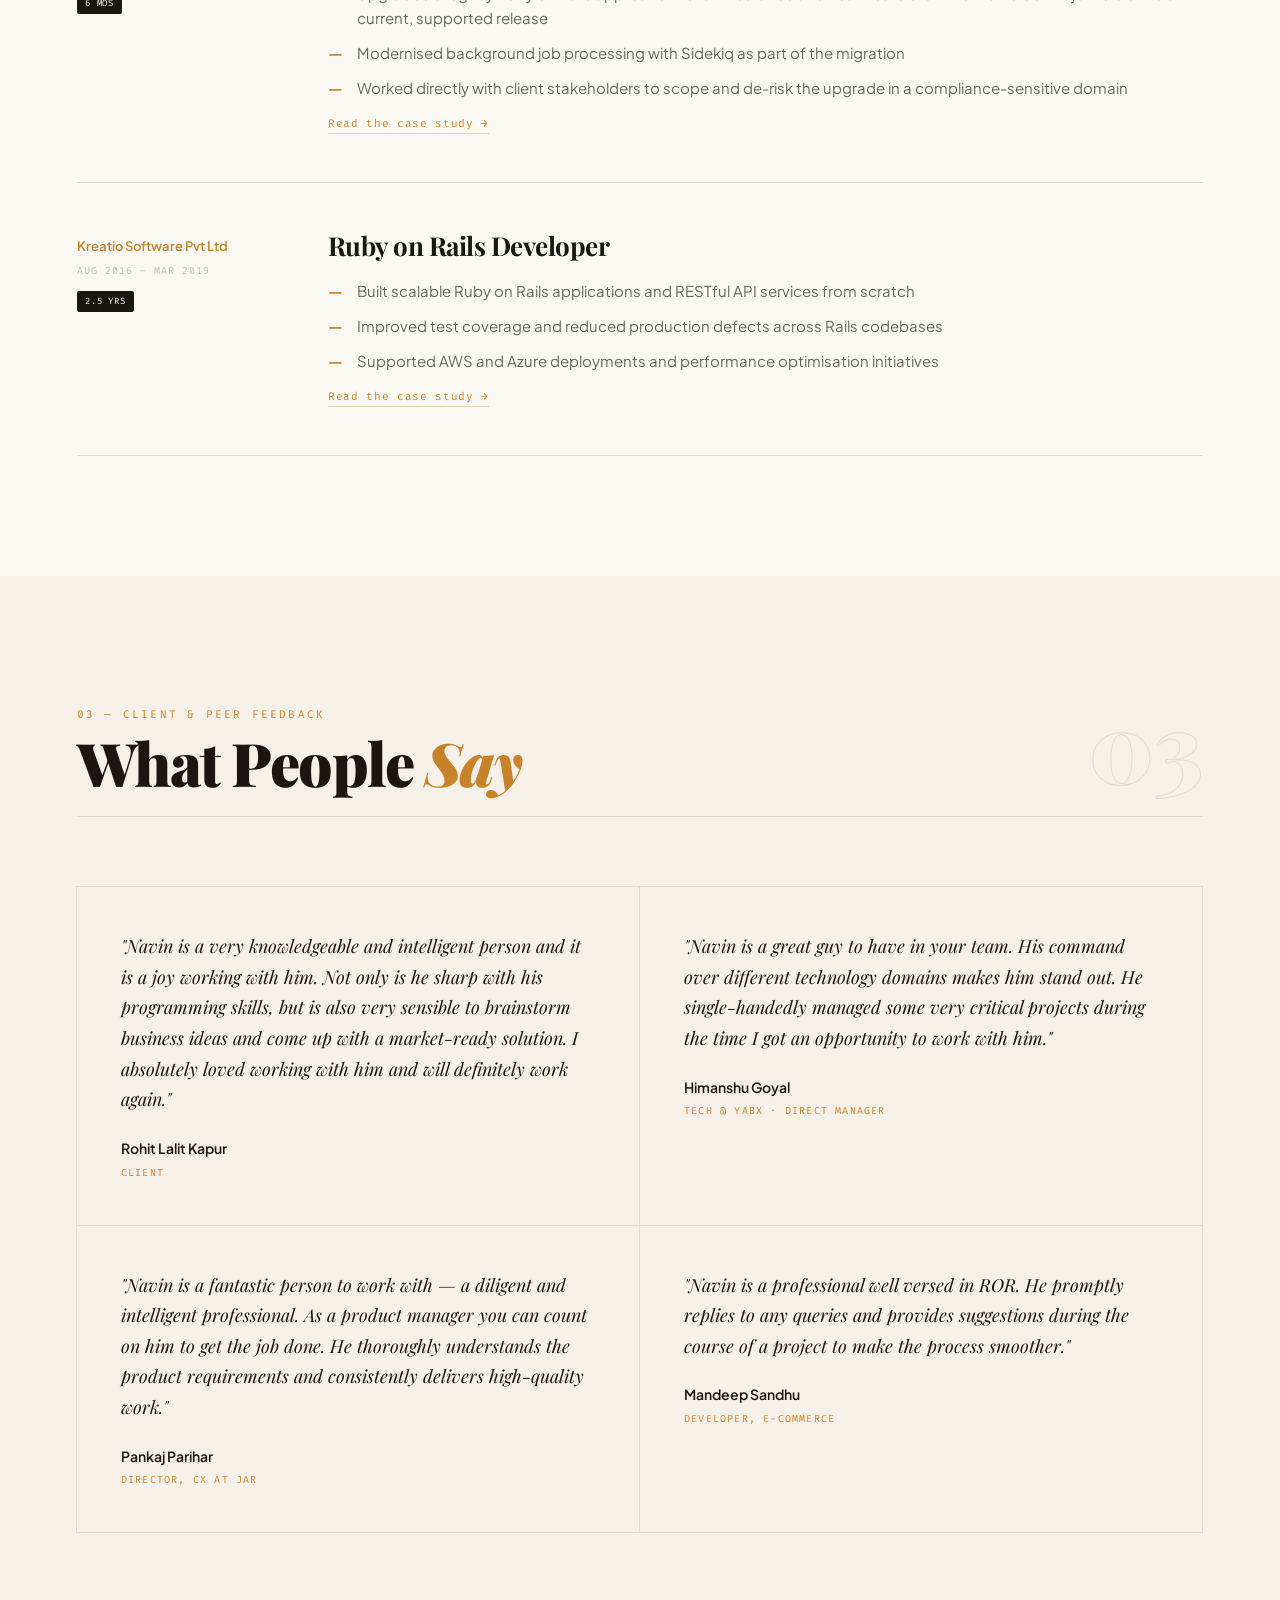
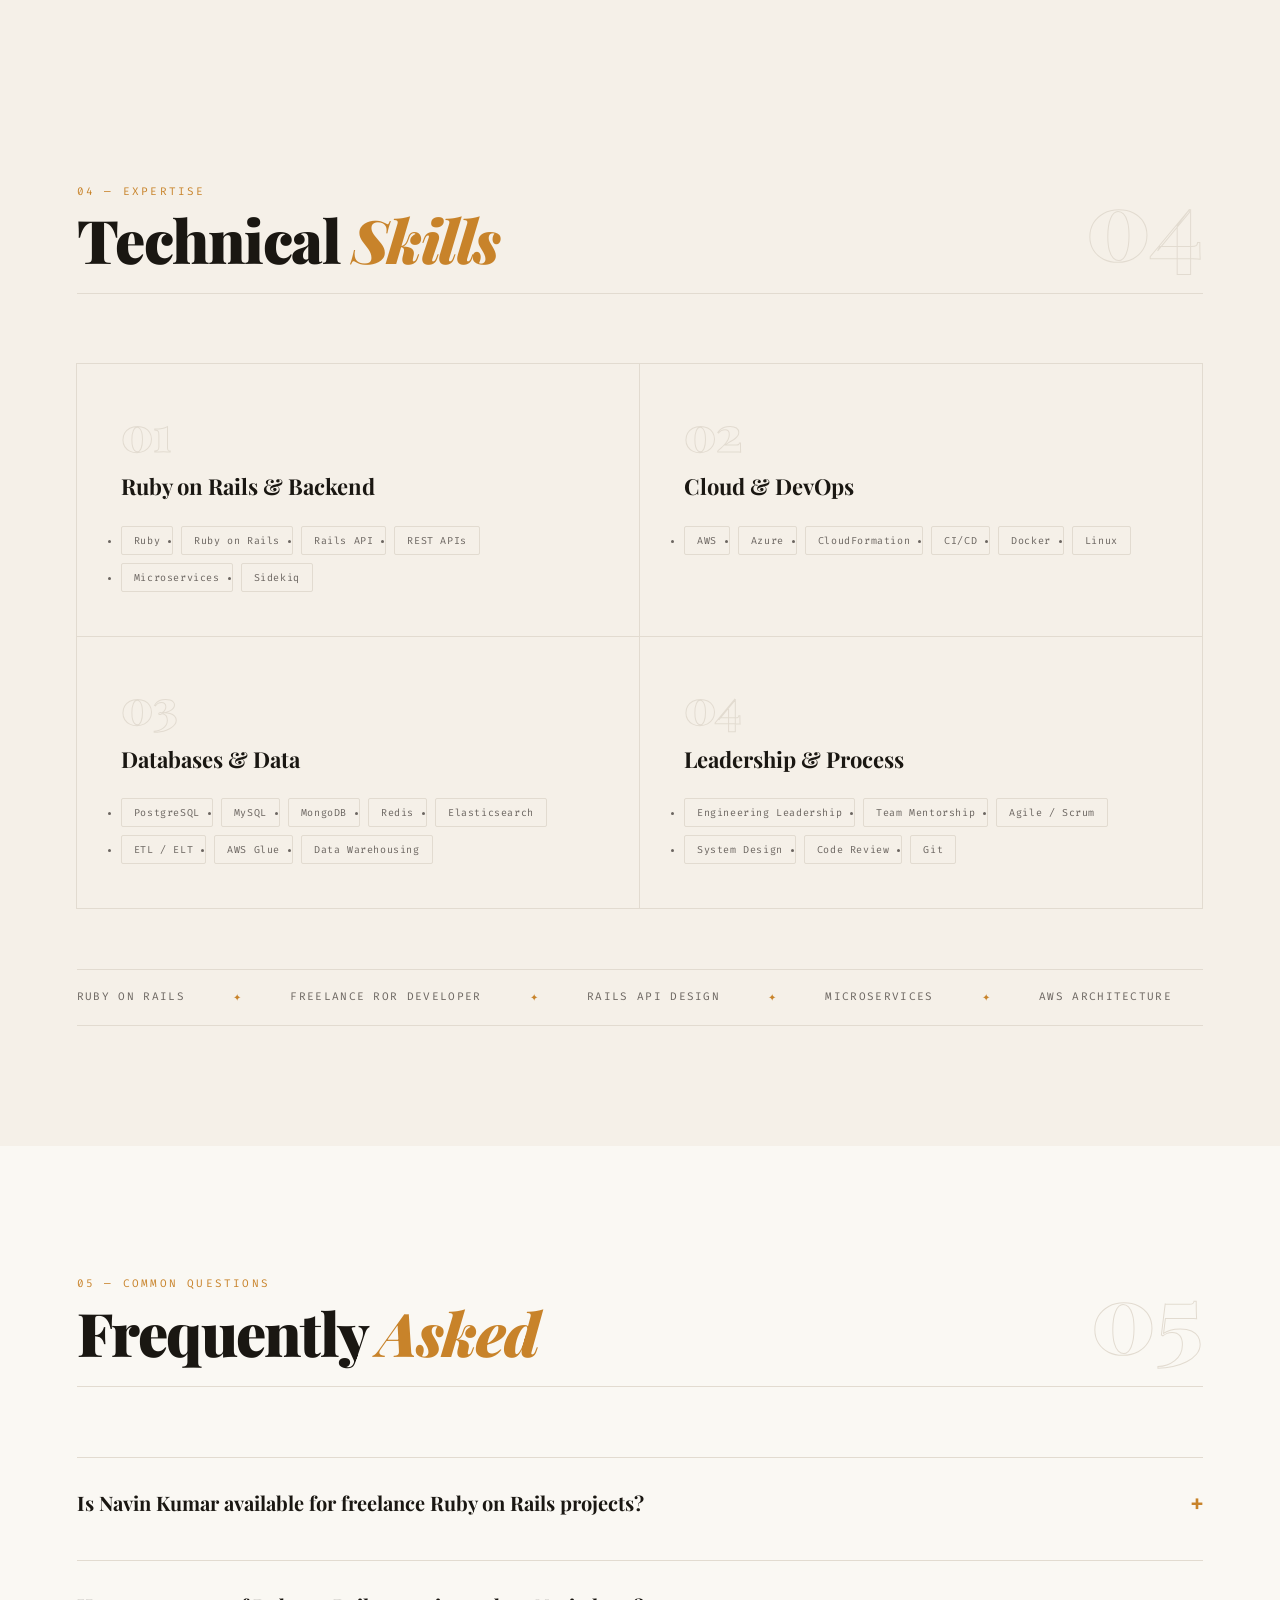
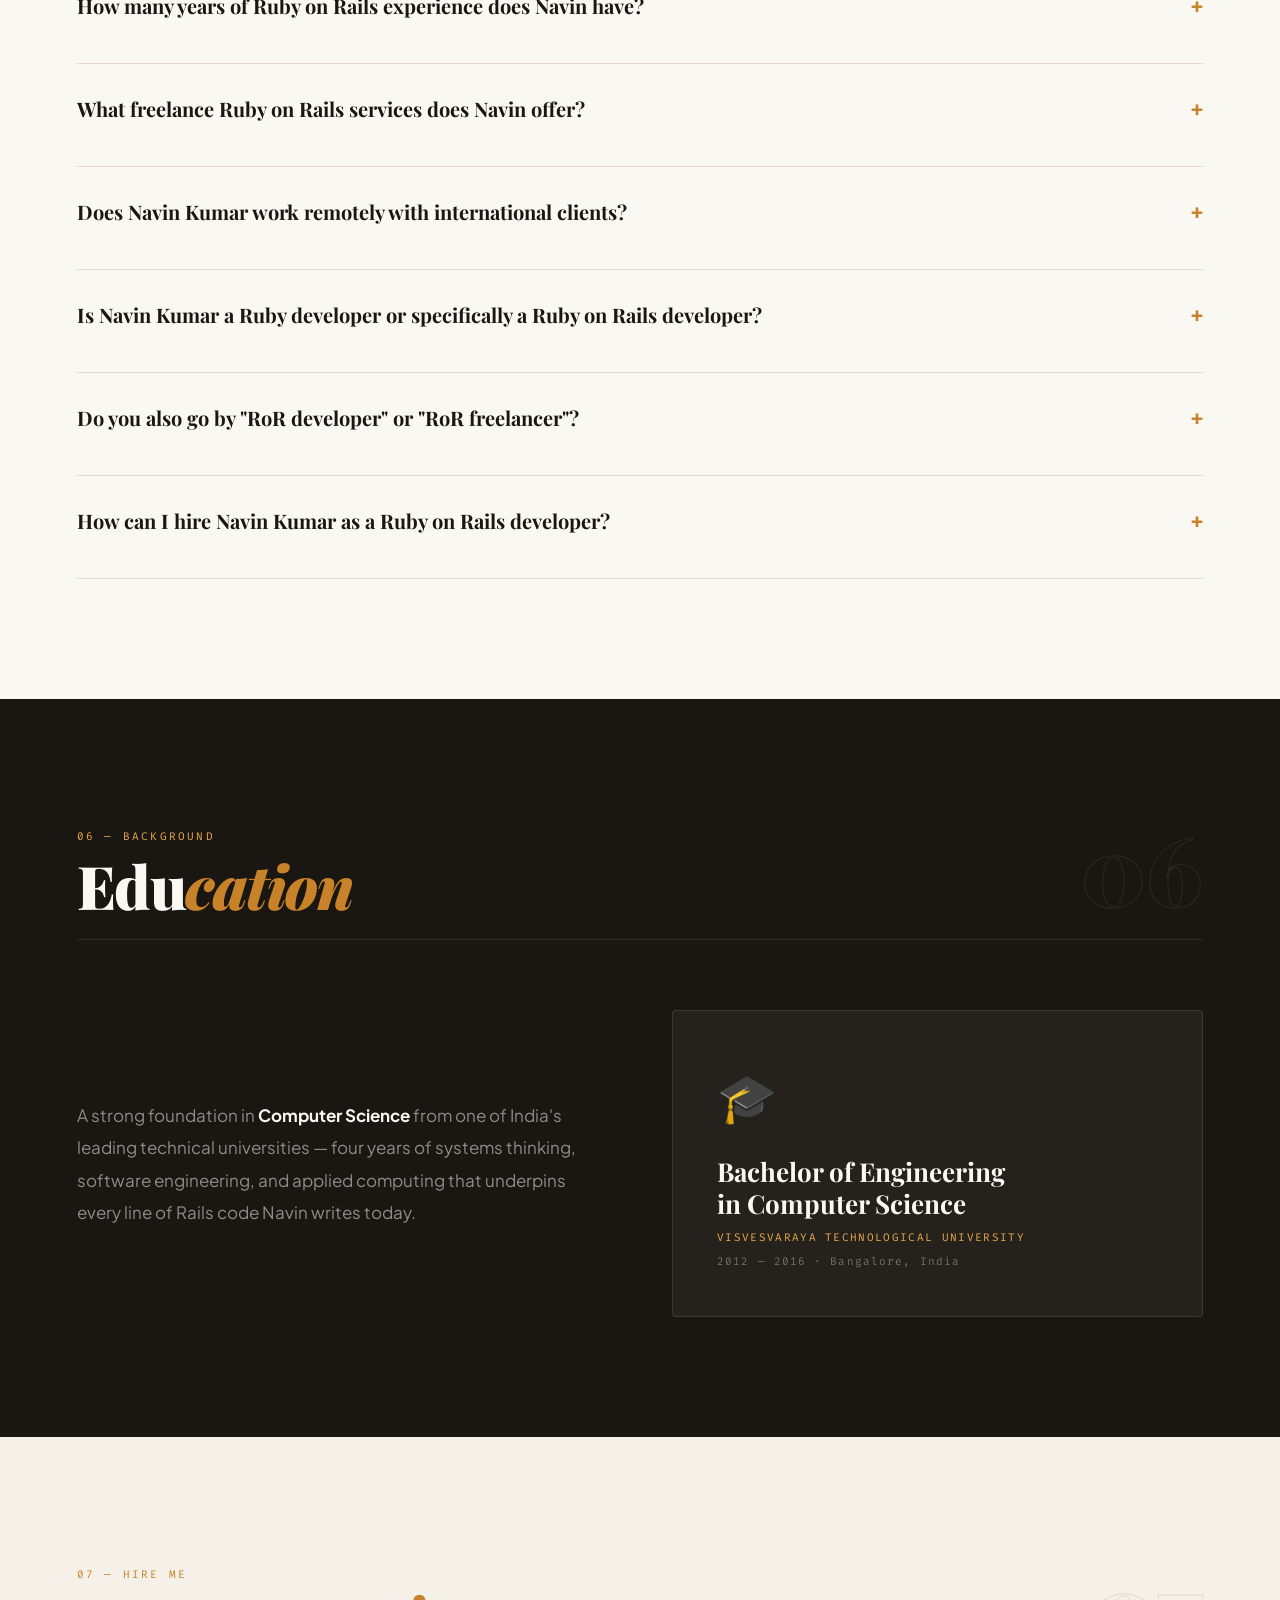
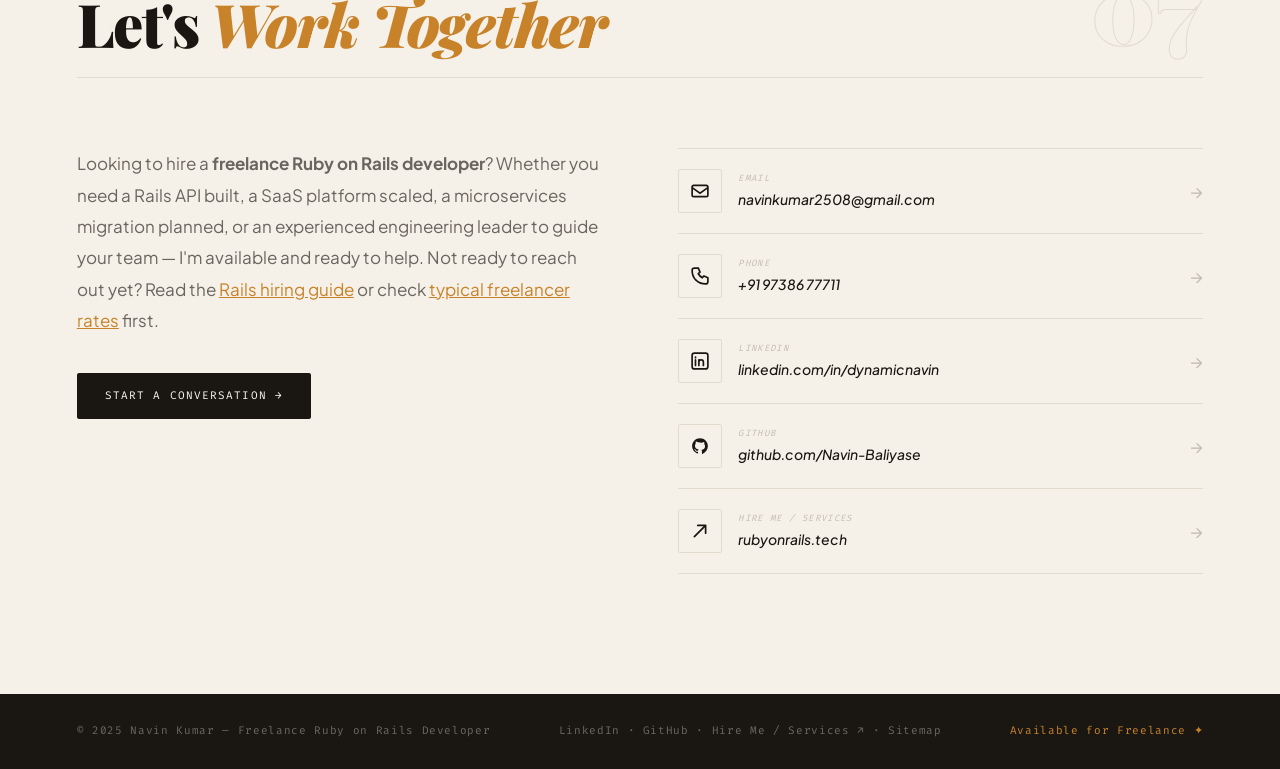
==== commit a9d656bc: "Close keyword gaps for explicitly targeted search terms Audited visible body text against the user's" ====
--- a/index.html
+++ b/index.html
@@ -266,6 +266,14 @@
           },
           {
             "@type": "Question",
+            "name": "Do you also go by \"RoR developer\" or \"RoR freelancer\"?",
+            "acceptedAnswer": {
+              "@type": "Answer",
+              "text": "Yes — RoR is just the common abbreviation for Ruby on Rails, so a RoR developer is the same as a Ruby on Rails developer, and a RoR freelancer is the same as a Ruby on Rails freelancer. Navin uses whichever term a client is more comfortable with; the work is identical."
+            }
+          },
+          {
+            "@type": "Question",
             "name": "How can I hire Navin Kumar as a Ruby on Rails developer?",
             "acceptedAnswer": {
               "@type": "Answer",
@@ -748,7 +756,7 @@
           <span class="stroke">Ruby on Rails</span>
         </h1>
         <!-- keyword-rich sub-role — indexed by Google -->
-        <p class="hero-role">Senior Ruby on Rails Engineer &amp; Engineering Leader</p>
+        <p class="hero-role">Senior Ruby on Rails Expert &amp; Engineering Leader</p>
         <p class="hero-desc">
           Freelance Ruby on Rails developer with 9+ years building scalable SaaS platforms,
           RESTful APIs, and microservices on AWS. Available for remote freelance projects
@@ -809,7 +817,7 @@
               <strong>10,000+ users</strong> with 99.9%+ uptime.
             </p>
             <p>
-              I'm available as a <strong>Rails freelancer</strong> for
+              I'm available as a <strong>Ruby on Rails freelancer</strong> for
               remote projects worldwide — whether you need a Rails API built from scratch,
               an existing app refactored into microservices, AWS infrastructure set up,
               or an experienced hand to lead your engineering team.
@@ -1134,6 +1142,13 @@
             <p class="faq-q" itemprop="name" tabindex="0">Is Navin Kumar a Ruby developer or specifically a Ruby on Rails developer?</p>
             <div class="faq-a" itemscope itemprop="acceptedAnswer" itemtype="https://schema.org/Answer">
               <p itemprop="text">Both. Ruby on Rails is a framework built on the Ruby language, so day-to-day work as a Rails developer is also Ruby developer work — ActiveRecord, background jobs, and gem-level code all sit on top of core Ruby. Navin writes plain Ruby (scripts, gems, backend services) as comfortably as Rails-specific code, and takes on either kind of engagement.</p>
+            </div>
+          </div>
+
+          <div class="faq-item will-animate" itemscope itemprop="mainEntity" itemtype="https://schema.org/Question">
+            <p class="faq-q" itemprop="name" tabindex="0">Do you also go by "RoR developer" or "RoR freelancer"?</p>
+            <div class="faq-a" itemscope itemprop="acceptedAnswer" itemtype="https://schema.org/Answer">
+              <p itemprop="text">Yes — RoR is just the common abbreviation for Ruby on Rails, so a RoR developer is the same as a Ruby on Rails developer, and a RoR freelancer is the same as a Ruby on Rails freelancer. Navin uses whichever term a client is more comfortable with; the work is identical.</p>
             </div>
           </div>
 
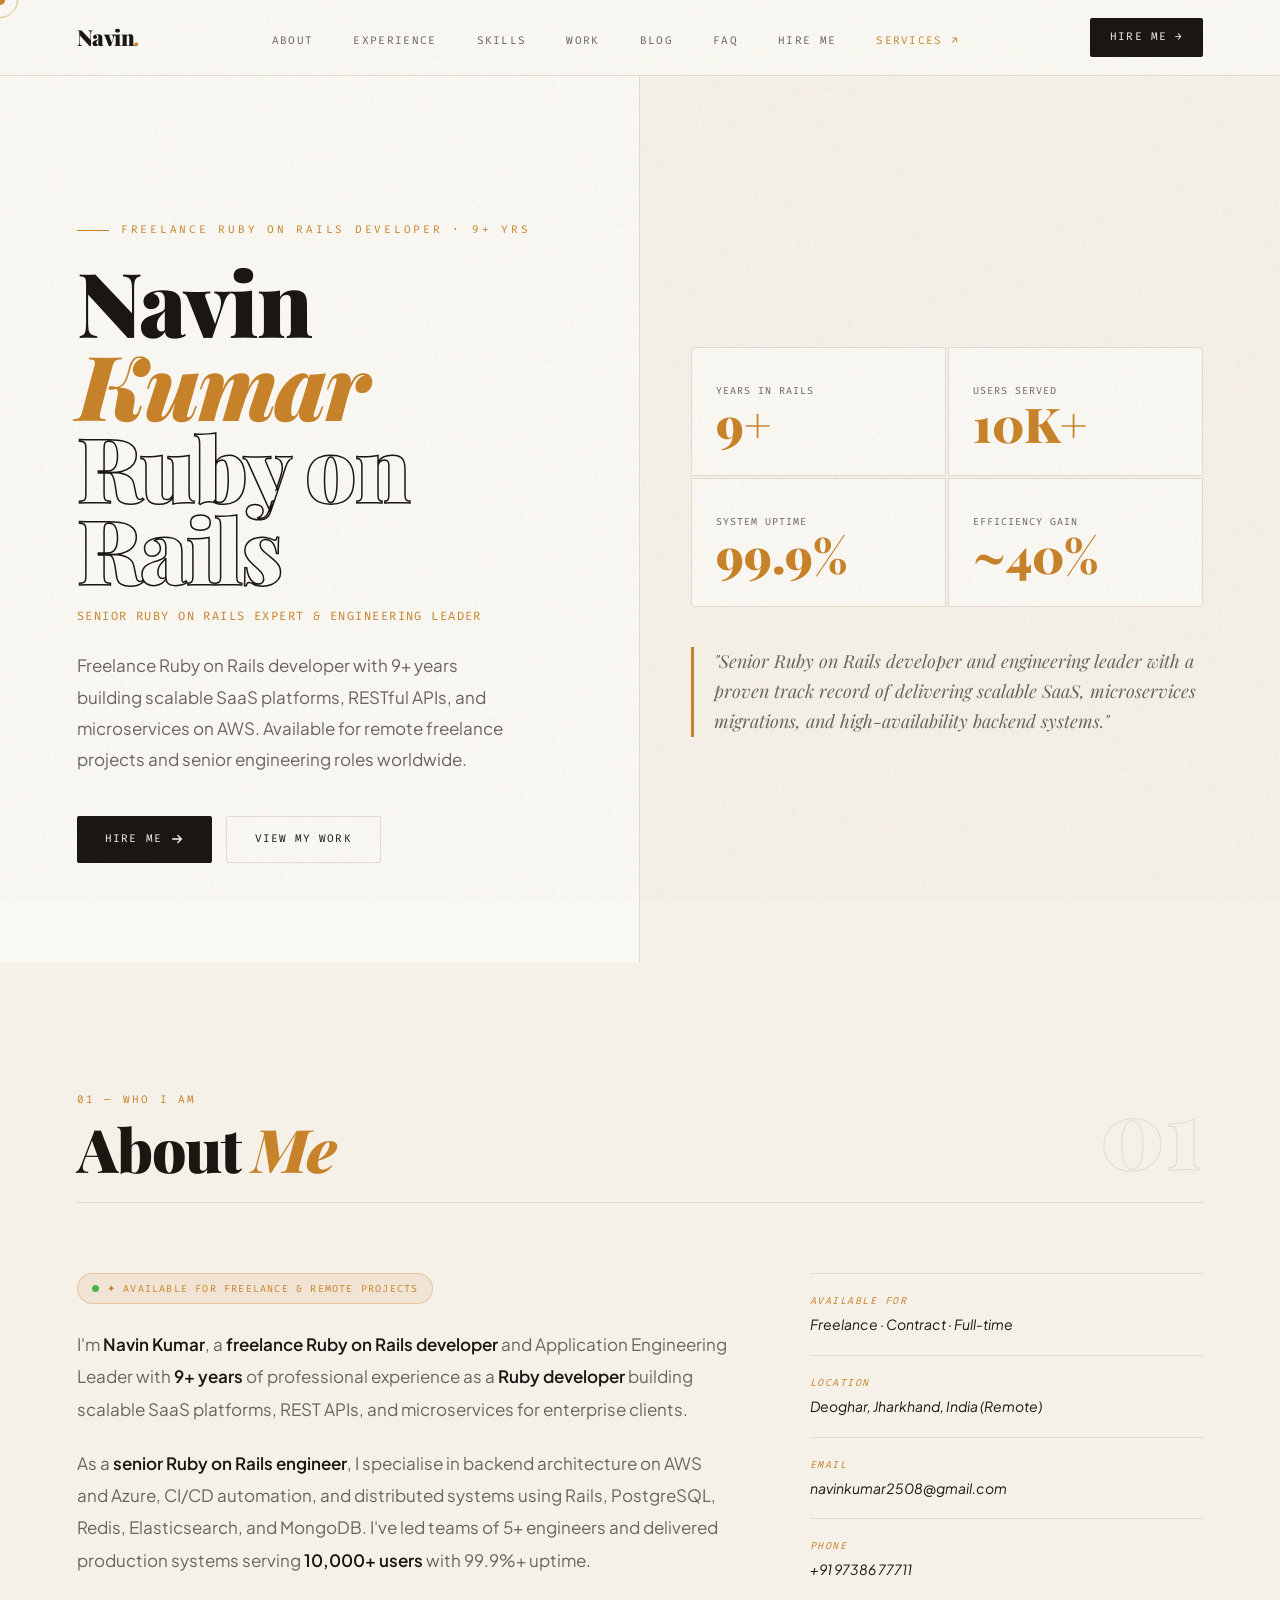
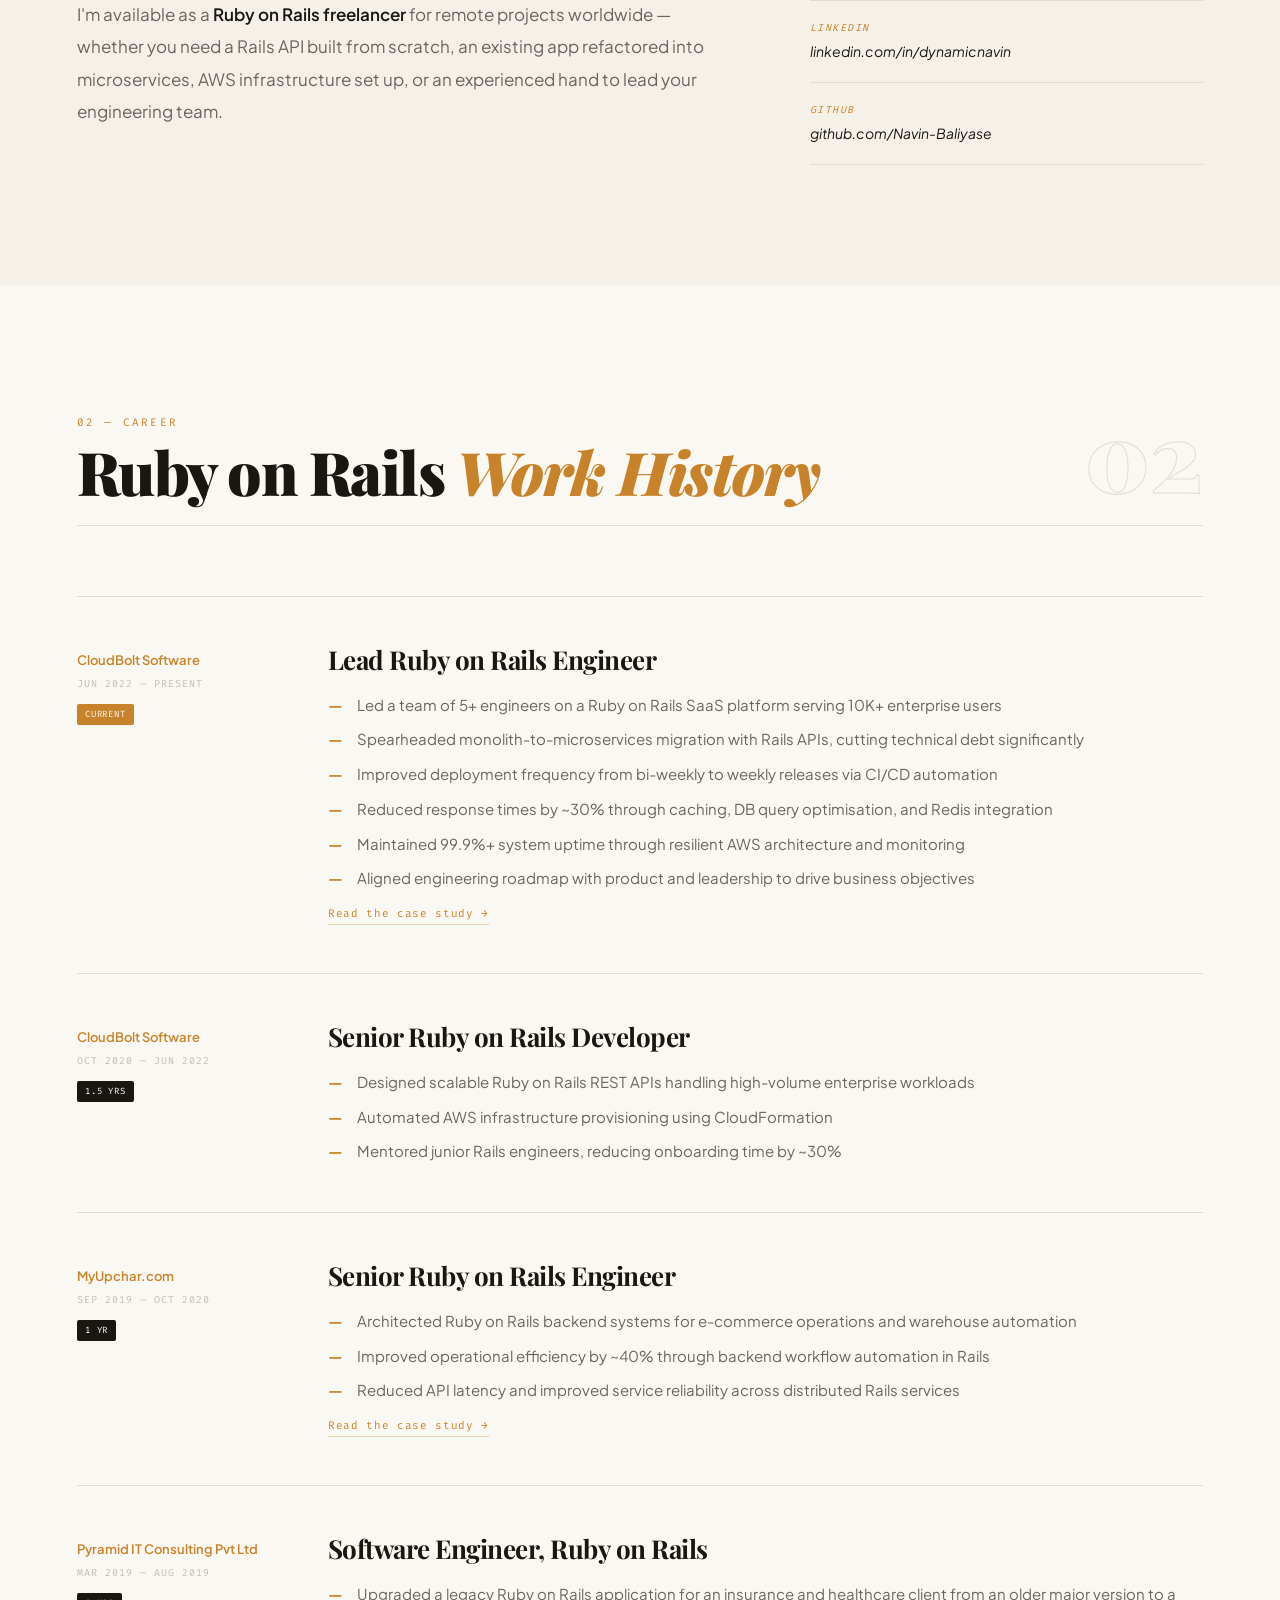
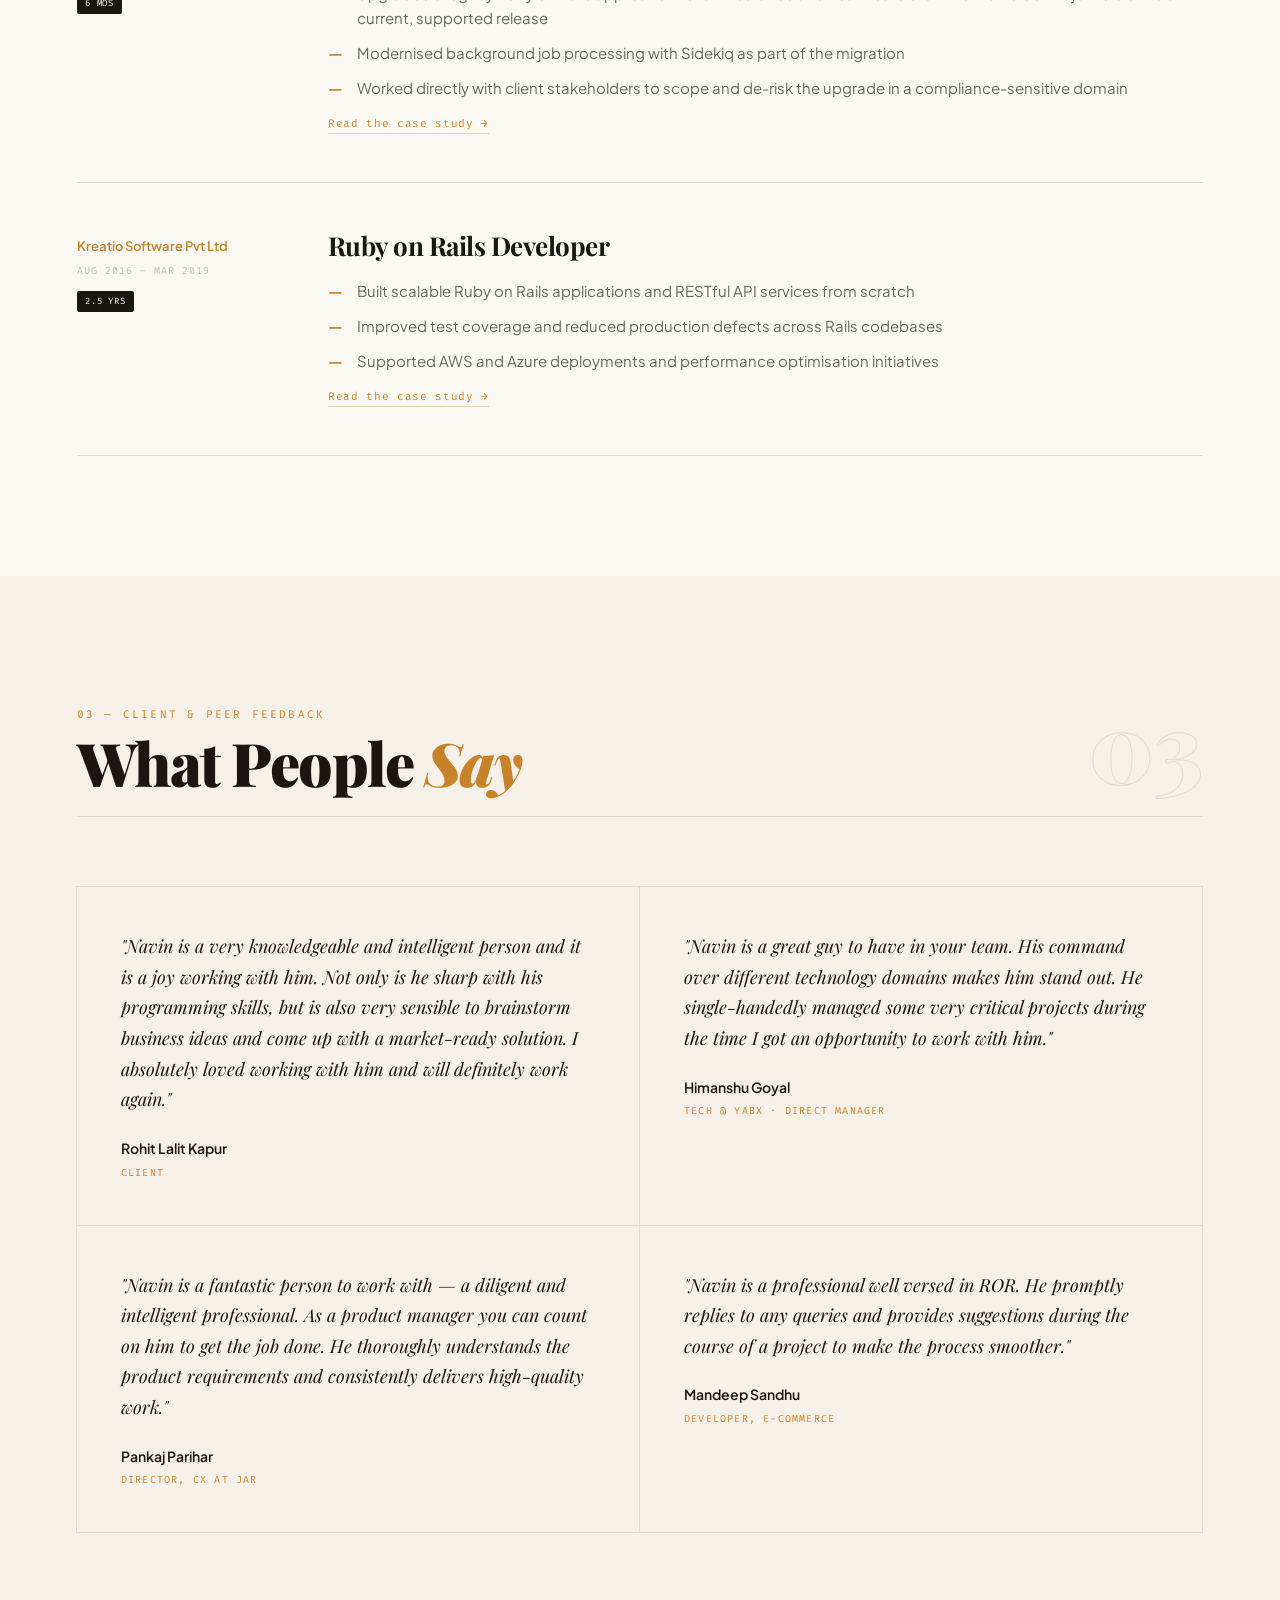
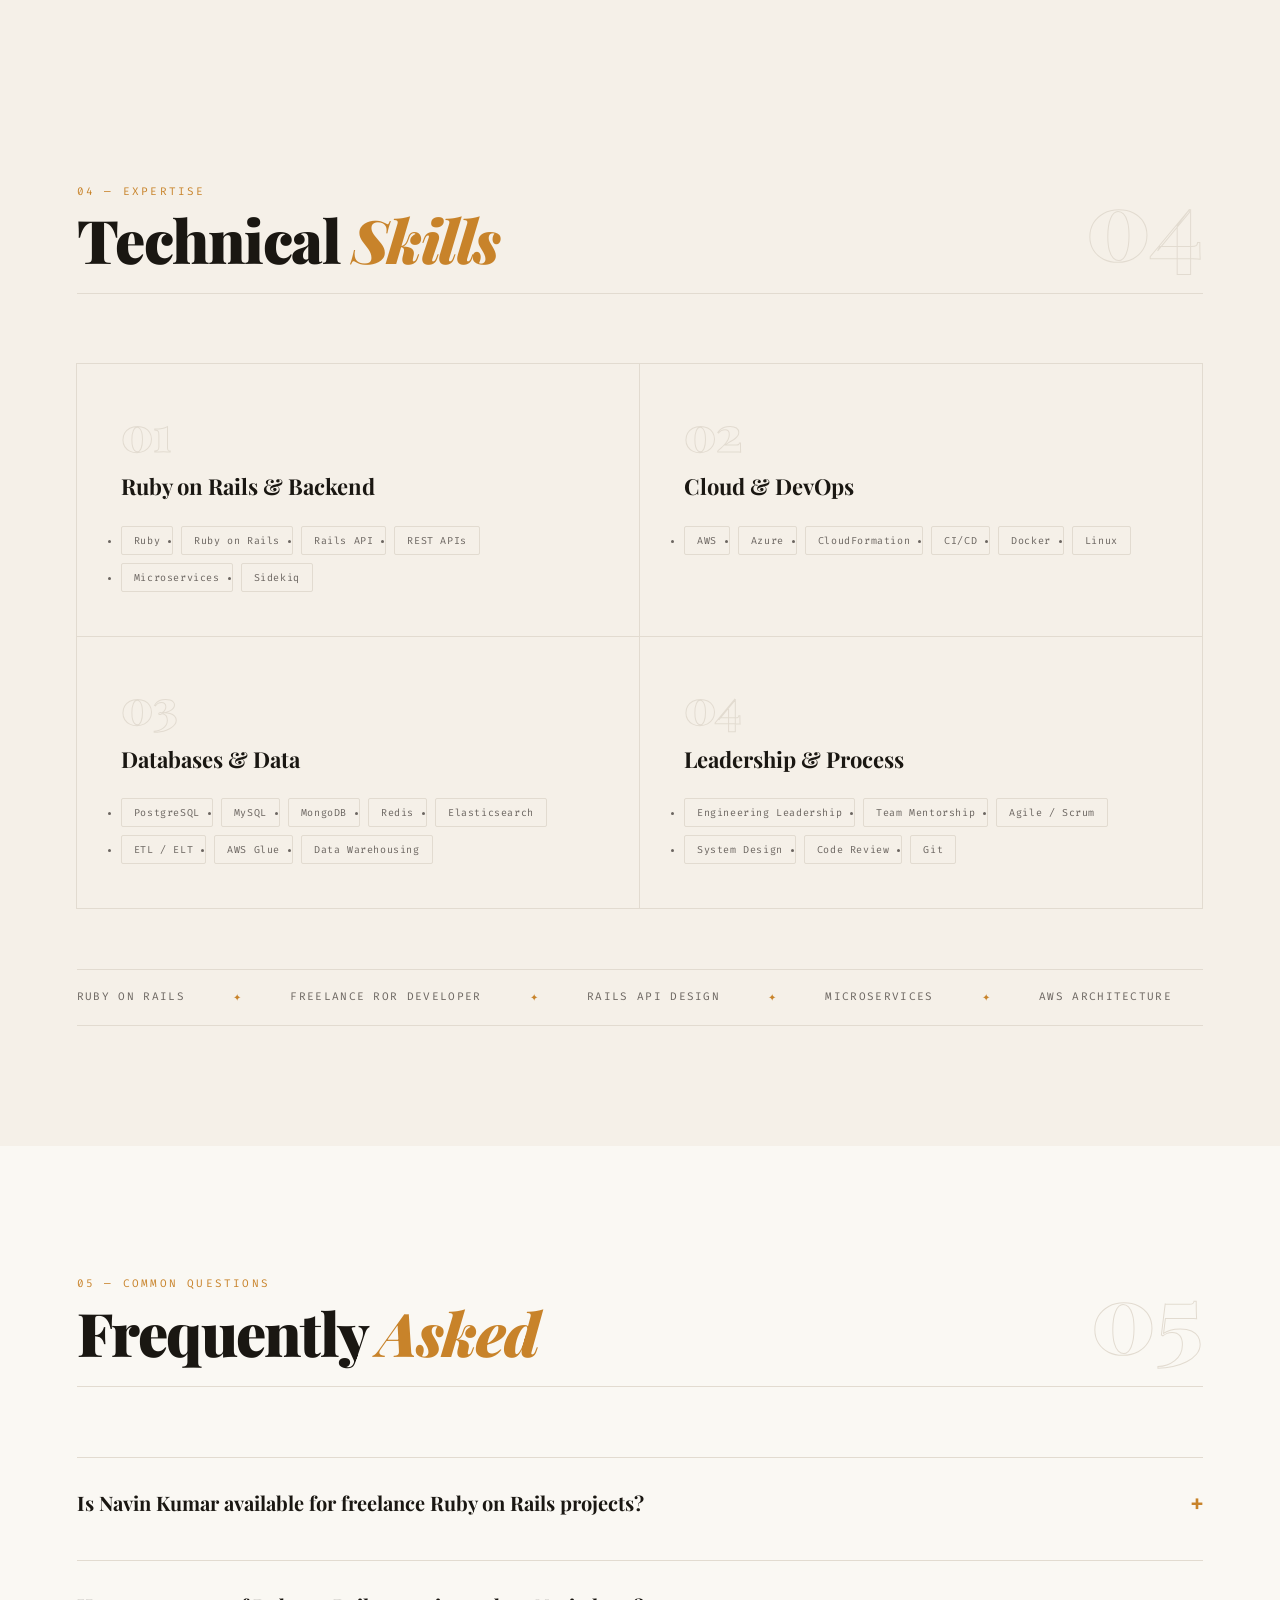
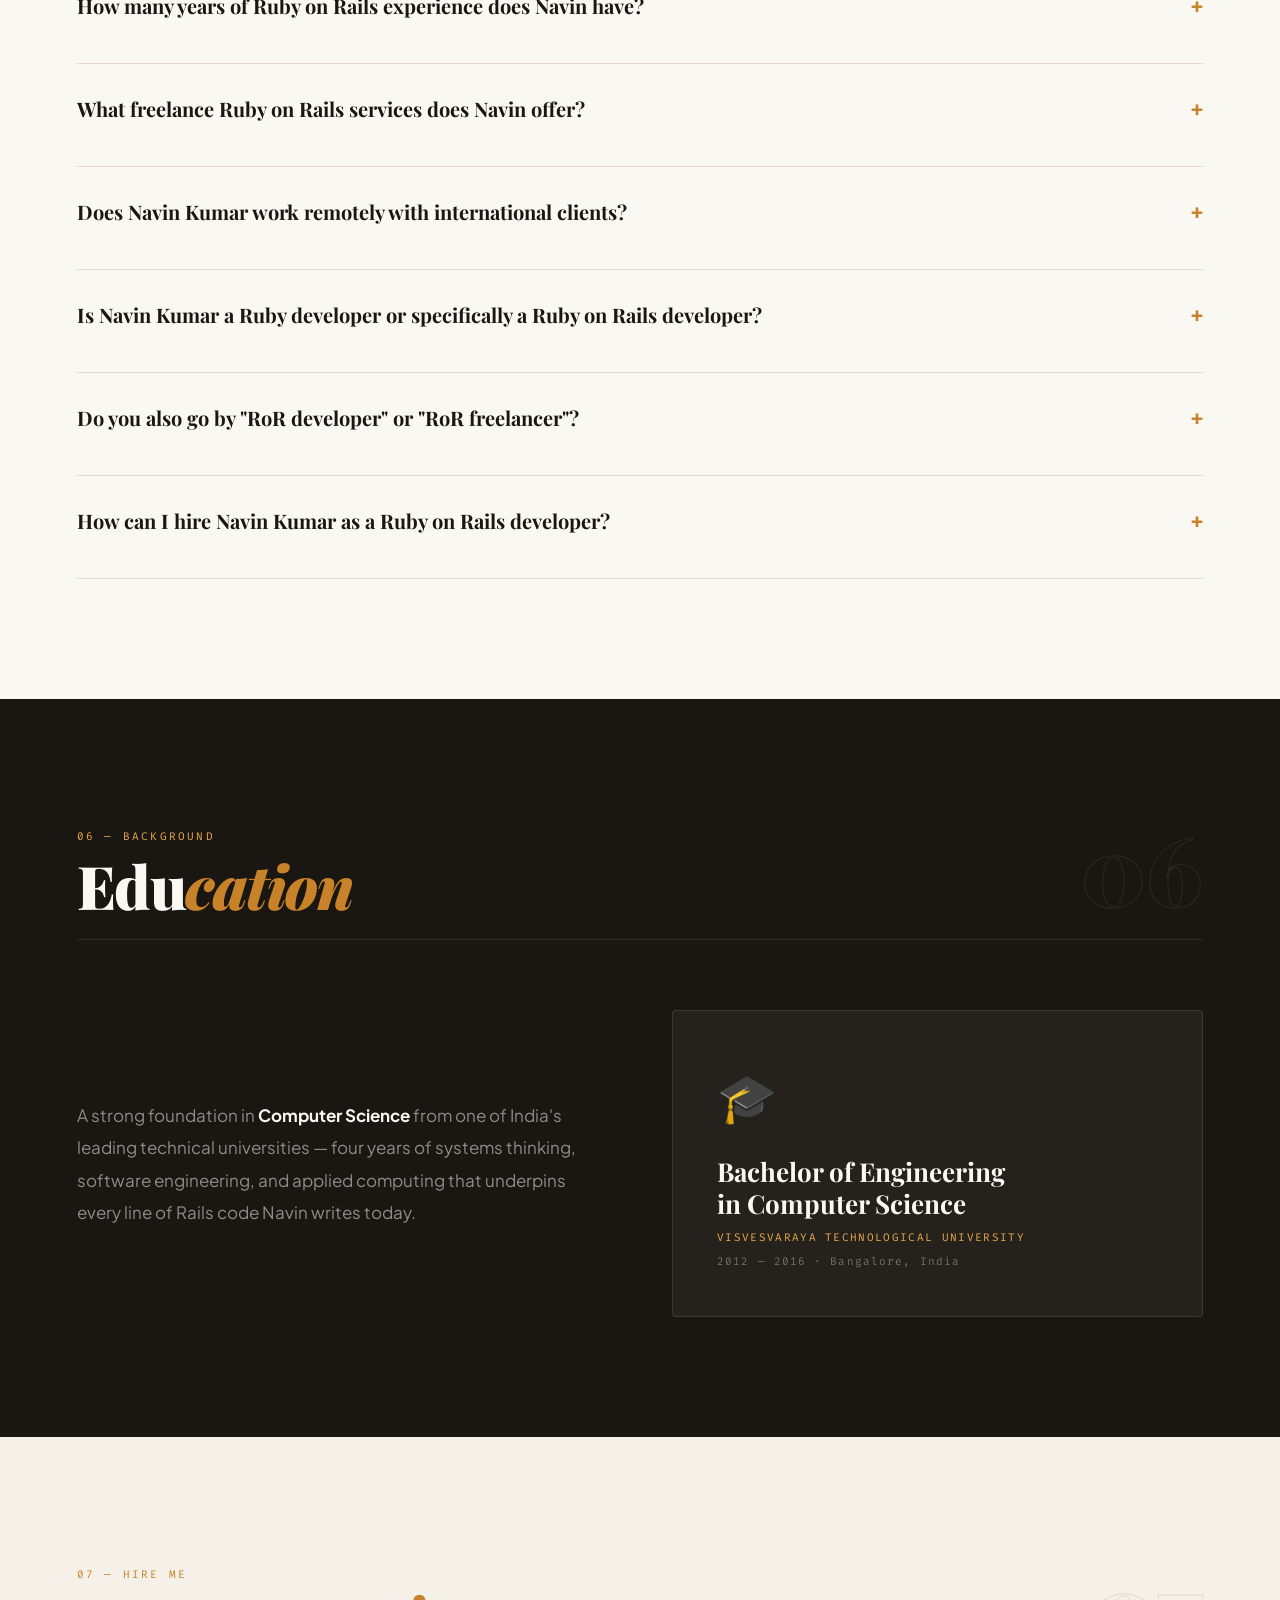
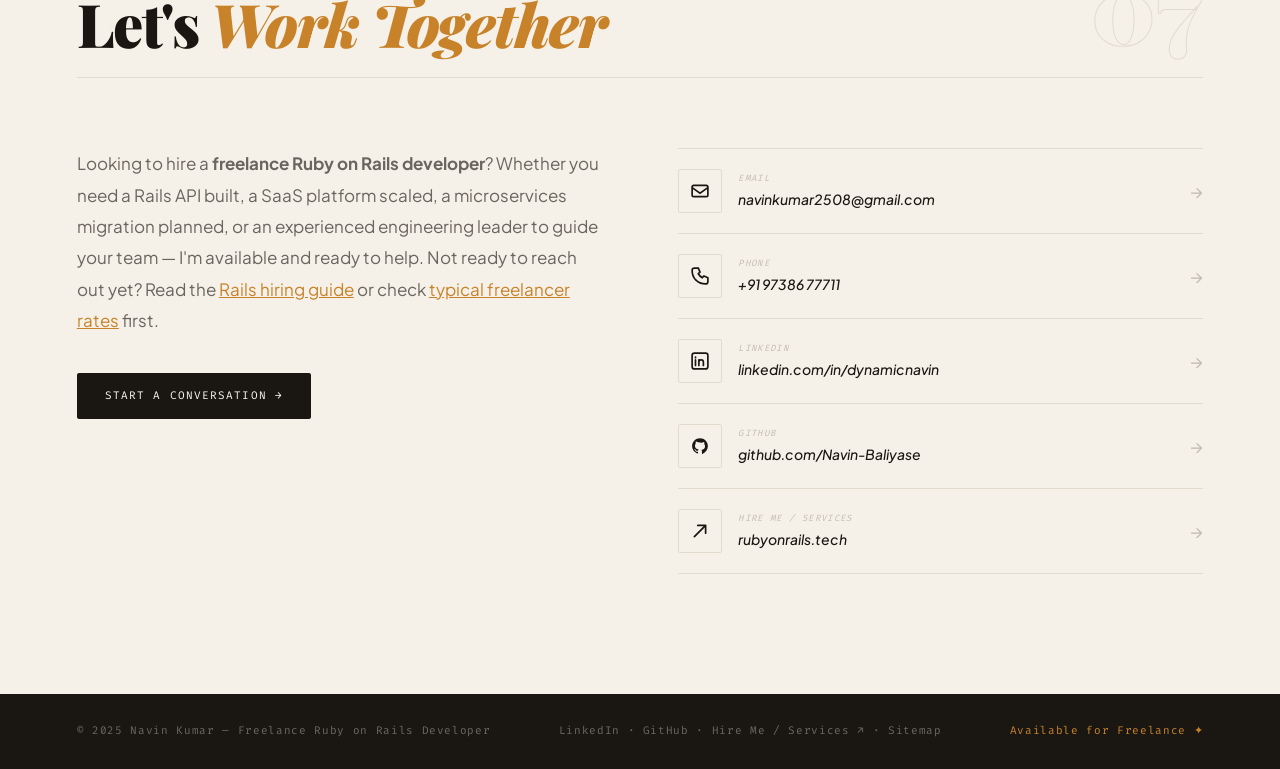
==== commit 043250fe: "Fix ProfilePage dateCreated/dateModified for real this time Live Google Rich Results Test against th" ====
--- a/index.html
+++ b/index.html
@@ -201,8 +201,8 @@
         "url": "https://rubyonrails.info/",
         "inLanguage": "en-IN",
         "mainEntity": { "@id": "https://rubyonrails.info/#person" },
-        "dateCreated": "2025-08-07",
-        "dateModified": "2026-08-08",
+        "dateCreated": "2025-08-07T00:00:00+05:30",
+        "dateModified": "2026-08-08T00:00:00+05:30",
         "breadcrumb": { "@id": "https://rubyonrails.info/#breadcrumb" }
       },
 
